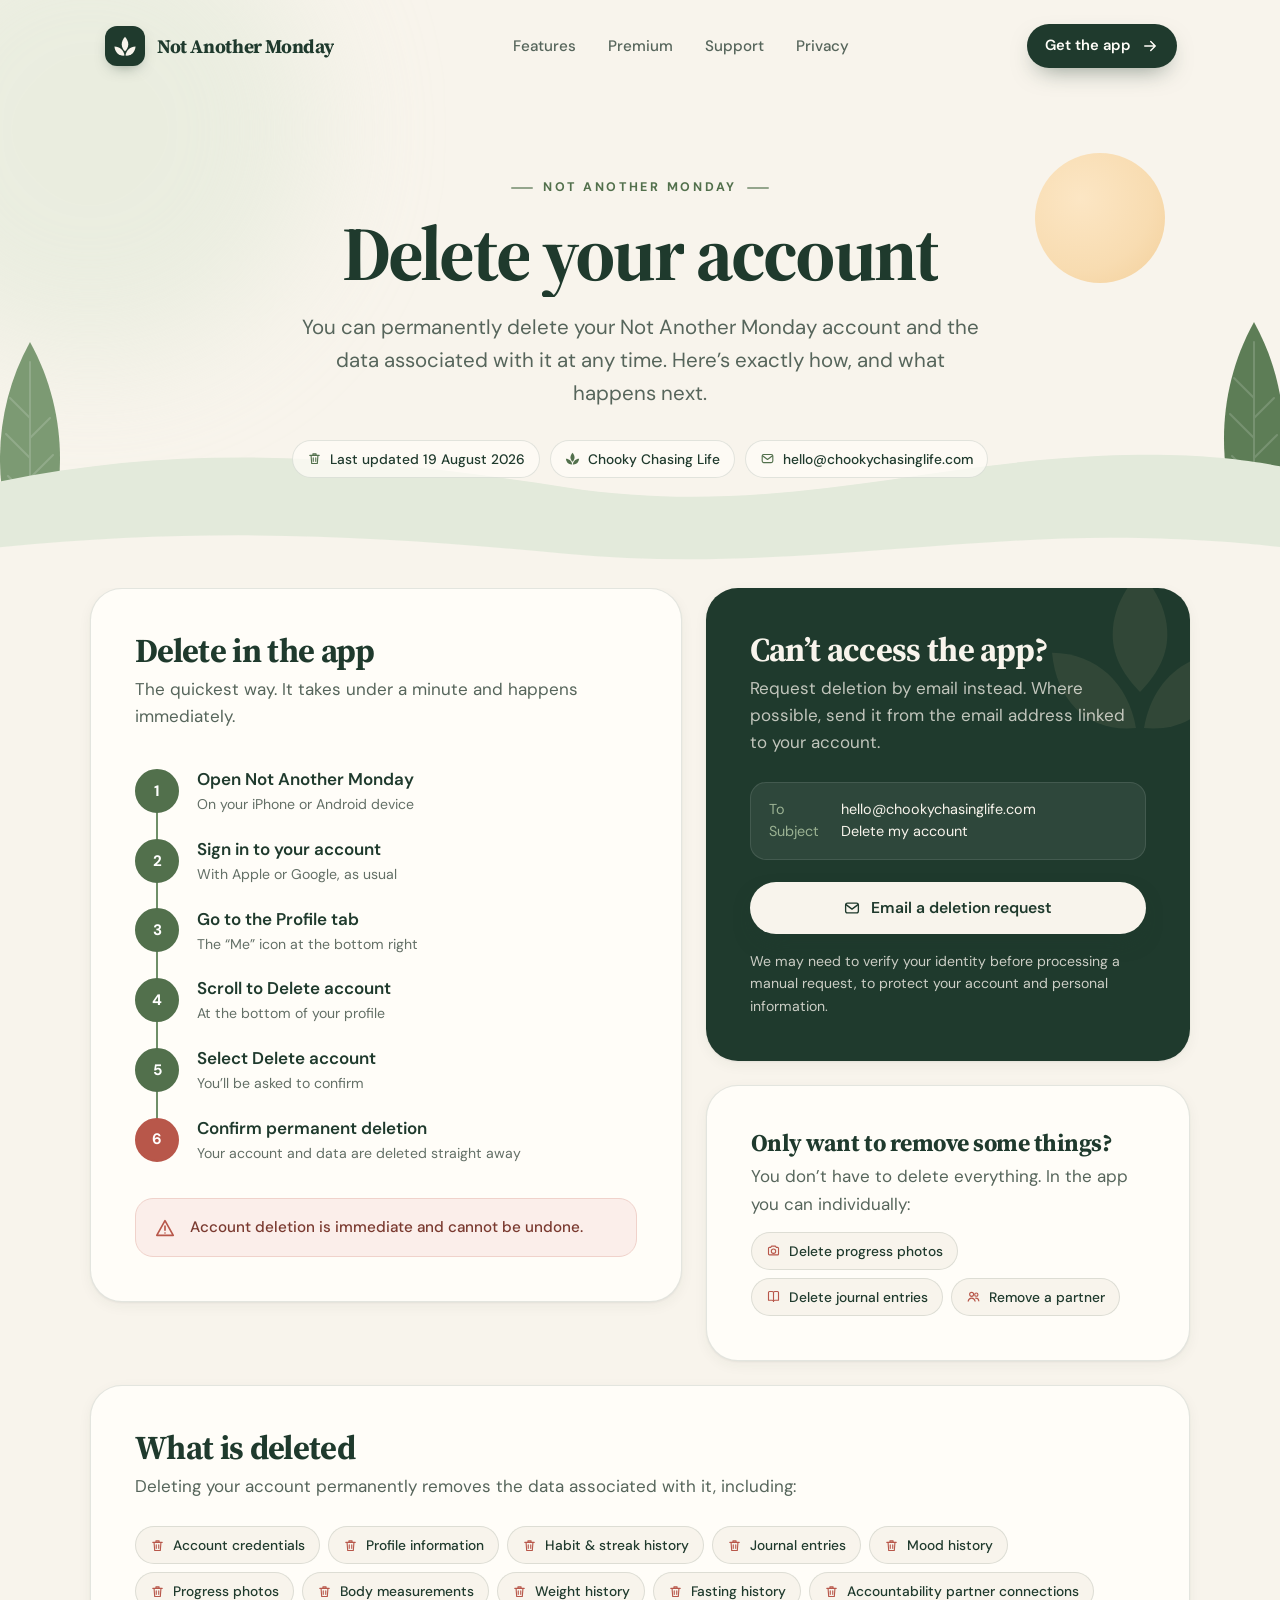
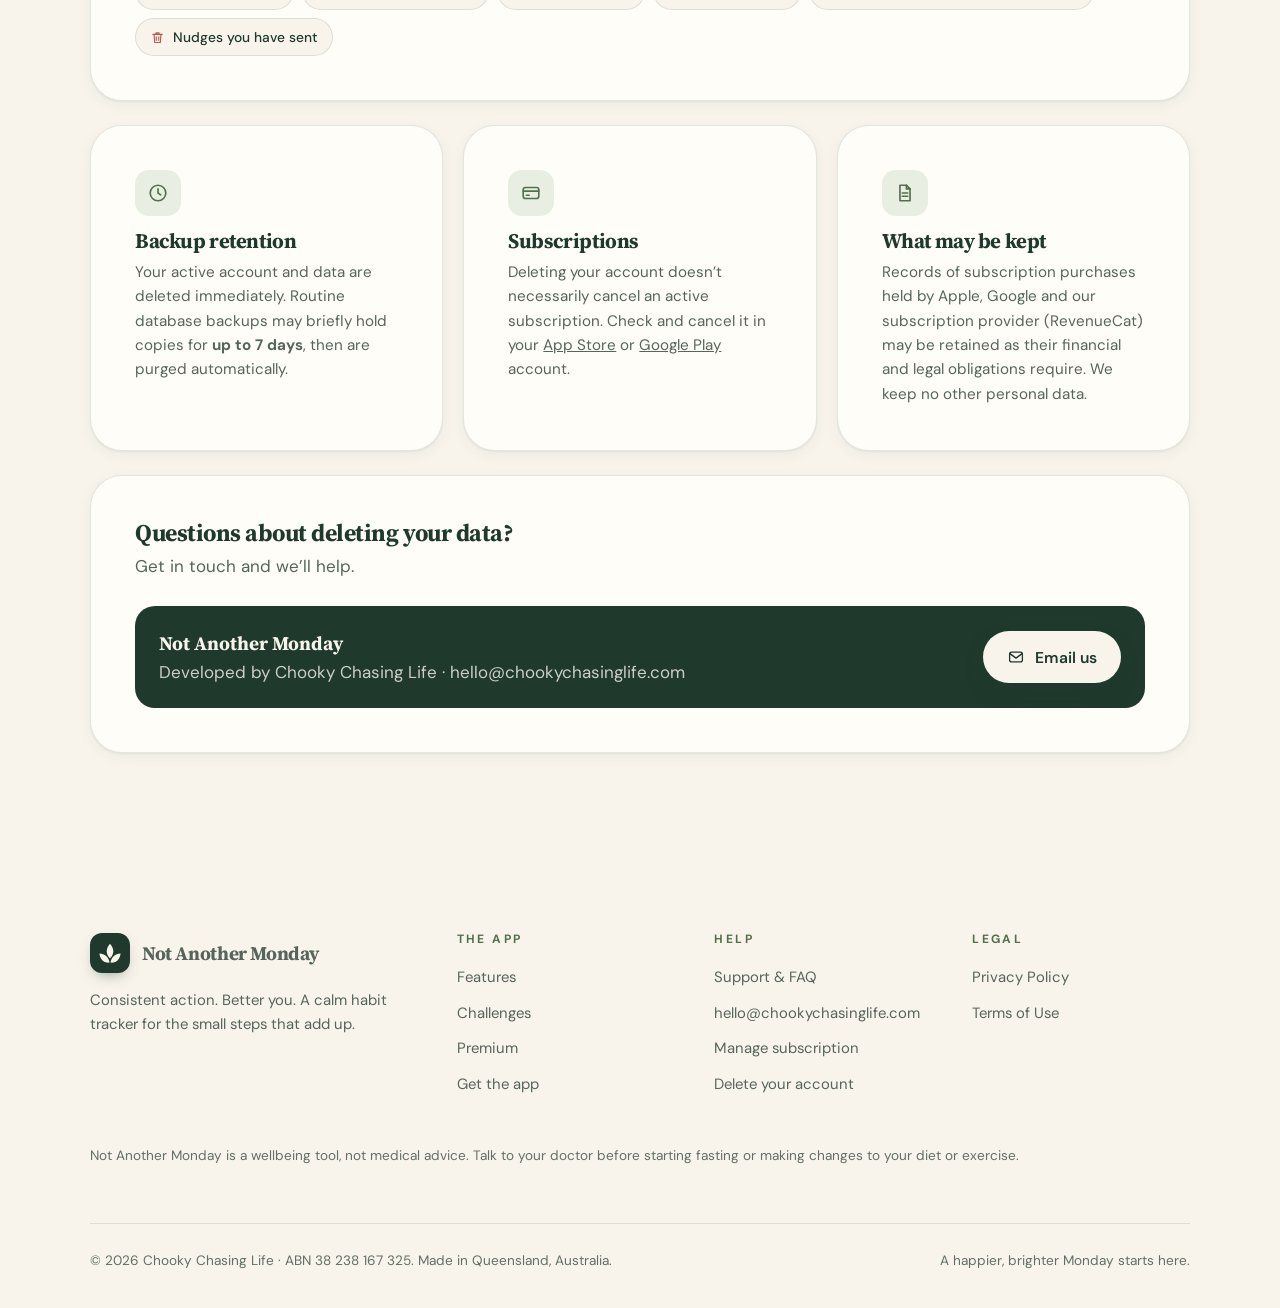
==== delete-account/index.html @ 208c2d5c "Show Premium prices and Chooky Chasing Life's ABN - Premium card: A$5.99/month or A$39.99/year (save" ====
<!doctype html>
<html lang="en-AU">
<head>
  <meta charset="utf-8">
  <meta name="viewport" content="width=device-width, initial-scale=1, viewport-fit=cover">
  <title>Delete Your Account — Not Another Monday</title>
  <meta name="description" content="How to permanently delete your Not Another Monday account and data, in the app or by email, and what is deleted.">
  <meta name="theme-color" content="#f8f4ec">
  <meta property="og:type" content="website">
  <meta property="og:site_name" content="Not Another Monday">
  <meta property="og:title" content="Delete Your Account — Not Another Monday">
  <meta property="og:description" content="How to permanently delete your Not Another Monday account and data, in the app or by email, and what is deleted.">
  <meta property="og:image" content="https://notanothermonday.com/assets/og.jpg">
  <meta property="og:image:width" content="1200">
  <meta property="og:image:height" content="630">
  <meta property="og:image:alt" content="Not Another Monday: Small steps. A brighter you. Free on the App Store">
  <meta name="twitter:card" content="summary_large_image">
  <meta property="og:url" content="https://notanothermonday.com/delete-account/">
  <link rel="canonical" href="https://notanothermonday.com/delete-account/">
  <meta name="twitter:title" content="Delete Your Account — Not Another Monday">
  <meta name="twitter:description" content="How to permanently delete your Not Another Monday account and data, in the app or by email, and what is deleted.">
  <meta name="twitter:image" content="https://notanothermonday.com/assets/og.jpg">
  <meta name="apple-itunes-app" content="app-id=6809999070">
  <link rel="icon" href="../assets/favicon.ico" sizes="any">
  <link rel="icon" type="image/png" sizes="32x32" href="../assets/favicon-32.png">
  <link rel="icon" type="image/png" sizes="16x16" href="../assets/favicon-16.png">
  <link rel="apple-touch-icon" sizes="180x180" href="../assets/apple-touch-icon.png">
  <link rel="manifest" href="../site.webmanifest">
  <link rel="preconnect" href="https://fonts.googleapis.com">
  <link rel="preconnect" href="https://fonts.gstatic.com" crossorigin>
  <link href="https://fonts.googleapis.com/css2?family=DM+Sans:opsz,wght@9..40,400;9..40,500;9..40,600;9..40,700&family=Source+Serif+4:ital,opsz,wght@0,8..60,500;0,8..60,600;0,8..60,700;1,8..60,500&display=swap" rel="stylesheet">
  <link rel="stylesheet" href="../assets/css/style.css?v=2026102702">
  <script>document.documentElement.classList.add("js");setTimeout(function(){if(!window.__namReady){document.documentElement.classList.remove("js");}},2500);</script>
  <script src="../assets/js/main.js?v=2026102702" defer></script>
</head>
<body data-page="delete">
<a class="skip-link" href="#main">Skip to content</a>
<div class="progress" aria-hidden="true"></div>
<svg width="0" height="0" style="position:absolute" aria-hidden="true">
  <defs>
    <linearGradient id="ringGrad" x1="0" y1="0" x2="1" y2="1">
      <stop offset="0" stop-color="#9bb293"/>
      <stop offset="1" stop-color="#5d8156"/>
    </linearGradient>
  </defs>
  <symbol id="i-mark" viewBox="20 18 60 56" fill="currentColor">
    <path d="M50 22.9C56 30 58.2 36 58.2 42C58.2 49 54.5 54.5 50 59.2C45.5 54.5 41.8 49 41.8 42C41.8 36 44 30 50 22.9Z"/>
    <path d="M23.6 47.4C37 47.6 46.5 56.5 48.8 70C35 71.4 25 62.5 23.6 47.4Z"/>
    <path d="M76.4 47.4C63 47.6 53.5 56.5 51.2 70C65 71.4 75 62.5 76.4 47.4Z"/>
  </symbol>
  <symbol id="i-leaf" viewBox="0 0 100 240">
    <path d="M50 238C12 170 8 80 50 4C92 80 88 170 50 238Z" fill="currentColor"/>
    <path d="M50 234V24M50 80L30 60M50 120L26 96M50 160L28 138M50 100L70 80M50 140L73 117M50 180L70 162" stroke="#fff" stroke-opacity=".16" stroke-width="2" stroke-linecap="round" fill="none"/>
  </symbol>
  <symbol id="i-apple" viewBox="0 0 24 24" fill="currentColor"><path d="M16.365 1.43c0 1.14-.493 2.27-1.177 3.08-.744.9-1.99 1.57-2.987 1.57-.12 0-.23-.02-.3-.03-.01-.06-.04-.22-.04-.39 0-1.15.572-2.27 1.206-2.98.804-.94 2.142-1.64 3.248-1.68.03.13.05.28.05.43zm4.565 15.71c-.03.07-.463 1.58-1.518 3.12-.945 1.34-1.94 2.71-3.43 2.71-1.517 0-1.9-.88-3.63-.88-1.698 0-2.302.91-3.67.91-1.377 0-2.332-1.26-3.428-2.8-1.287-1.82-2.323-4.63-2.323-7.28 0-4.28 2.797-6.55 5.552-6.55 1.448 0 2.675.95 3.6.95.865 0 2.222-1.01 3.902-1.01.613 0 2.886.06 4.374 2.19-.13.09-2.383 1.37-2.383 4.19 0 3.26 2.854 4.42 2.955 4.45z"/></symbol>
  <symbol id="i-play" viewBox="0 0 24 24">
    <path d="M3.6 1.8L13.8 12 3.6 22.2c-.36-.2-.6-.58-.6-1.07V2.87c0-.49.24-.87.6-1.07z" fill="#32bbff"/>
    <path d="M17.2 8.6L13.8 12 3.6 1.8c.3-.17.68-.18 1.07.04L17.2 8.6z" fill="#00e676"/>
    <path d="M17.2 15.4L4.67 22.16c-.39.22-.77.21-1.07.04L13.8 12l3.4 3.4z" fill="#ff3a44"/>
    <path d="M20.6 10.5c.8.45.8 1.55 0 2l-3.4 2.9L13.8 12l3.4-3.4 3.4 1.9z" fill="#ffd500"/>
  </symbol>
  <g fill="none" stroke="currentColor" stroke-width="1.8" stroke-linecap="round" stroke-linejoin="round">
    <symbol id="i-check" viewBox="0 0 24 24"><path d="M5 12.5l4.5 4.5L19 7.5" fill="none" stroke="currentColor" stroke-width="2.6" stroke-linecap="round" stroke-linejoin="round"/></symbol>
    <symbol id="i-flame" viewBox="0 0 24 24"><path d="M12 3c.5 3-2 4.5-2 7a2 2 0 004 0c0-.8-.3-1.5-.6-2 2.3 1.2 4.1 3.6 4.1 6.3A5.5 5.5 0 0112 20a5.5 5.5 0 01-5.5-5.7C6.5 9.8 10 7.5 12 3z" fill="none" stroke="currentColor" stroke-width="1.8" stroke-linejoin="round"/></symbol>
    <symbol id="i-drop" viewBox="0 0 24 24"><path d="M12 3.5s6 6.3 6 10.5a6 6 0 01-12 0c0-4.2 6-10.5 6-10.5z" fill="none" stroke="currentColor" stroke-width="1.8" stroke-linejoin="round"/></symbol>
    <symbol id="i-walk" viewBox="0 0 24 24"><g fill="none" stroke="currentColor" stroke-width="1.8" stroke-linecap="round" stroke-linejoin="round"><circle cx="13.5" cy="4.5" r="1.8"/><path d="M9 21l2.5-6.5 2.5 2.5v4M7.5 12.5l2.5-4.5 3.5 1 2 3 2.5 1M12 14.5l1-5.5"/></g></symbol>
    <symbol id="i-book" viewBox="0 0 24 24"><path d="M4 5.5A1.5 1.5 0 015.5 4H10a2 2 0 012 2v14a2 2 0 00-2-2H4zM20 5.5A1.5 1.5 0 0018.5 4H14a2 2 0 00-2 2v14a2 2 0 012-2h6z" fill="none" stroke="currentColor" stroke-width="1.8" stroke-linejoin="round"/></symbol>
    <symbol id="i-code" viewBox="0 0 24 24"><path d="M8.5 8L4.5 12l4 4M15.5 8l4 4-4 4" fill="none" stroke="currentColor" stroke-width="1.8" stroke-linecap="round" stroke-linejoin="round"/></symbol>
    <symbol id="i-heart" viewBox="0 0 24 24"><path d="M12 20s-7.5-4.6-7.5-10.2A4.3 4.3 0 0112 7a4.3 4.3 0 017.5 2.8C19.5 15.4 12 20 12 20z" fill="none" stroke="currentColor" stroke-width="1.8" stroke-linejoin="round"/></symbol>
    <symbol id="i-shield" viewBox="0 0 24 24"><g fill="none" stroke="currentColor" stroke-width="1.8" stroke-linecap="round" stroke-linejoin="round"><path d="M12 3l7.5 3v5.5c0 4.7-3.2 8.2-7.5 9.5-4.3-1.3-7.5-4.8-7.5-9.5V6z"/><path d="M9 12l2 2 4-4"/></g></symbol>
    <symbol id="i-lock" viewBox="0 0 24 24"><g fill="none" stroke="currentColor" stroke-width="1.8" stroke-linecap="round"><rect x="5" y="10.5" width="14" height="10" rx="2.5"/><path d="M8.5 10.5V8a3.5 3.5 0 017 0v2.5"/></g></symbol>
    <symbol id="i-camera" viewBox="0 0 24 24"><g fill="none" stroke="currentColor" stroke-width="1.8" stroke-linejoin="round"><path d="M4 8.5A1.5 1.5 0 015.5 7h2l1.5-2h6l1.5 2h2A1.5 1.5 0 0120 8.5v9a1.5 1.5 0 01-1.5 1.5h-13A1.5 1.5 0 014 17.5z"/><circle cx="12" cy="13" r="3.5"/></g></symbol>
    <symbol id="i-trash" viewBox="0 0 24 24"><path d="M4.5 7h15M9.5 7V4.5h5V7M6.5 7l1 13h9l1-13M10 11v5.5M14 11v5.5" fill="none" stroke="currentColor" stroke-width="1.8" stroke-linecap="round" stroke-linejoin="round"/></symbol>
    <symbol id="i-mail" viewBox="0 0 24 24"><g fill="none" stroke="currentColor" stroke-width="1.8" stroke-linecap="round" stroke-linejoin="round"><rect x="3.5" y="5.5" width="17" height="13" rx="2.5"/><path d="M4 7.5l8 6 8-6"/></g></symbol>
    <symbol id="i-arrow-right" viewBox="0 0 24 24"><path d="M5 12h14M13 6l6 6-6 6" fill="none" stroke="currentColor" stroke-width="1.9" stroke-linecap="round" stroke-linejoin="round"/></symbol>
    <symbol id="i-arrow-left" viewBox="0 0 24 24"><path d="M19 12H5M11 6l-6 6 6 6" fill="none" stroke="currentColor" stroke-width="1.9" stroke-linecap="round" stroke-linejoin="round"/></symbol>
    <symbol id="i-chevron" viewBox="0 0 24 24"><path d="M9 6l6 6-6 6" fill="none" stroke="currentColor" stroke-width="2" stroke-linecap="round" stroke-linejoin="round"/></symbol>
    <symbol id="i-sparkles" viewBox="0 0 24 24"><path d="M11 3l1.8 4.7L17.5 9.5l-4.7 1.8L11 16l-1.8-4.7L4.5 9.5l4.7-1.8zM18.5 14l.9 2.1 2.1.9-2.1.9-.9 2.1-.9-2.1-2.1-.9 2.1-.9z" fill="none" stroke="currentColor" stroke-width="1.7" stroke-linejoin="round"/></symbol>
    <symbol id="i-trophy" viewBox="0 0 24 24"><path d="M8 4h8v5a4 4 0 01-8 0zM8 6H5a3 3 0 003 4M16 6h3a3 3 0 01-3 4M12 13v4M8.5 20h7M10 17h4" fill="none" stroke="currentColor" stroke-width="1.8" stroke-linecap="round" stroke-linejoin="round"/></symbol>
    <symbol id="i-users" viewBox="0 0 24 24"><g fill="none" stroke="currentColor" stroke-width="1.8" stroke-linecap="round"><circle cx="9" cy="8.5" r="3.2"/><path d="M3.5 19.5c.6-3.2 2.8-5 5.5-5s4.9 1.8 5.5 5"/><circle cx="16.5" cy="9" r="2.6"/><path d="M15.5 14.6c2.6-.2 4.5 1.4 5 4.4"/></g></symbol>
    <symbol id="i-calendar" viewBox="0 0 24 24"><g fill="none" stroke="currentColor" stroke-width="1.8" stroke-linecap="round" stroke-linejoin="round"><rect x="4" y="5.5" width="16" height="15" rx="2.5"/><path d="M4 10h16M8.5 3.5v4M15.5 3.5v4M9 15l2 2 4-4"/></g></symbol>
    <symbol id="i-snow" viewBox="0 0 24 24"><path d="M12 3v18M4.2 7.5l15.6 9M4.2 16.5l15.6-9M9.5 4.5L12 7l2.5-2.5M9.5 19.5L12 17l2.5 2.5" fill="none" stroke="currentColor" stroke-width="1.8" stroke-linecap="round" stroke-linejoin="round"/></symbol>
    <symbol id="i-timer" viewBox="0 0 24 24"><g fill="none" stroke="currentColor" stroke-width="1.8" stroke-linecap="round"><circle cx="12" cy="13.5" r="7"/><path d="M12 10v3.5l2.5 1.5M9.5 3.5h5"/></g></symbol>
    <symbol id="i-search" viewBox="0 0 24 24"><g fill="none" stroke="currentColor" stroke-width="2" stroke-linecap="round"><circle cx="11" cy="11" r="6.5"/><path d="M20 20l-4.2-4.2"/></g></symbol>
    <symbol id="i-ban" viewBox="0 0 24 24"><g fill="none" stroke="currentColor" stroke-width="1.8" stroke-linecap="round"><circle cx="12" cy="12" r="8.5"/><path d="M6 6l12 12"/></g></symbol>
    <symbol id="i-eyeoff" viewBox="0 0 24 24"><g fill="none" stroke="currentColor" stroke-width="1.8" stroke-linecap="round" stroke-linejoin="round"><path d="M3.5 12S6.5 6 12 6s8.5 6 8.5 6-3 6-8.5 6S3.5 12 3.5 12z"/><circle cx="12" cy="12" r="2.5"/><path d="M4 4l16 16"/></g></symbol>
    <symbol id="i-help" viewBox="0 0 24 24"><g fill="none" stroke="currentColor" stroke-width="1.8" stroke-linecap="round"><circle cx="12" cy="12" r="8.5"/><path d="M9.6 9.5a2.5 2.5 0 014.8.9c0 1.6-2.4 2.1-2.4 3.6M12 17h.01"/></g></symbol>
    <symbol id="i-refresh" viewBox="0 0 24 24"><path d="M19.5 12a7.5 7.5 0 01-13.2 4.9M4.5 12a7.5 7.5 0 0113.2-4.9M18 3.5v4h-4M6 20.5v-4h4" fill="none" stroke="currentColor" stroke-width="1.8" stroke-linecap="round" stroke-linejoin="round"/></symbol>
    <symbol id="i-bell" viewBox="0 0 24 24"><path d="M6 16.5V11a6 6 0 0112 0v5.5l1.5 2h-15zM10 20.5a2 2 0 004 0" fill="none" stroke="currentColor" stroke-width="1.8" stroke-linecap="round" stroke-linejoin="round"/></symbol>
    <symbol id="i-alert" viewBox="0 0 24 24"><g fill="none" stroke="currentColor" stroke-width="1.8" stroke-linecap="round" stroke-linejoin="round"><path d="M12 4l9 16H3z"/><path d="M12 10v4.5M12 17.5h.01"/></g></symbol>
    <symbol id="i-scale" viewBox="0 0 24 24"><g fill="none" stroke="currentColor" stroke-width="1.8" stroke-linecap="round" stroke-linejoin="round"><rect x="4" y="4" width="16" height="16" rx="4"/><path d="M8.5 10a5 5 0 017 0L13 12.5"/></g></symbol>
    <symbol id="i-card" viewBox="0 0 24 24"><g fill="none" stroke="currentColor" stroke-width="1.8" stroke-linecap="round"><rect x="3.5" y="6" width="17" height="12" rx="2.5"/><path d="M3.5 10h17M7 14.5h3"/></g></symbol>
    <symbol id="i-user" viewBox="0 0 24 24"><g fill="none" stroke="currentColor" stroke-width="1.8" stroke-linecap="round"><circle cx="12" cy="8.5" r="3.5"/><path d="M5 20c.8-3.6 3.6-5.5 7-5.5s6.2 1.9 7 5.5"/></g></symbol>
    <symbol id="i-copy" viewBox="0 0 24 24"><g fill="none" stroke="currentColor" stroke-width="1.8" stroke-linejoin="round"><rect x="8" y="8" width="12" height="12" rx="2.5"/><path d="M16 8V5.5A1.5 1.5 0 0014.5 4h-9A1.5 1.5 0 004 5.5v9A1.5 1.5 0 005.5 16H8"/></g></symbol>
    <symbol id="i-device" viewBox="0 0 24 24"><g fill="none" stroke="currentColor" stroke-width="1.8" stroke-linecap="round"><rect x="7" y="3" width="10" height="18" rx="2.5"/><path d="M11 18h2"/></g></symbol>
    <symbol id="i-doc" viewBox="0 0 24 24"><g fill="none" stroke="currentColor" stroke-width="1.8" stroke-linecap="round" stroke-linejoin="round"><path d="M6.5 3.5h7l4 4v13h-11z"/><path d="M13.5 3.5v4h4M9 12h6M9 15.5h6"/></g></symbol>
    <symbol id="i-clock" viewBox="0 0 24 24"><g fill="none" stroke="currentColor" stroke-width="1.8" stroke-linecap="round"><circle cx="12" cy="12" r="8.5"/><path d="M12 7.5V12l3 2"/></g></symbol>
  </g>
</svg>

<header class="nav" role="banner">
  <div class="wrap">
    <div class="nav-inner">
      <a class="brand" href="../" aria-label="Not Another Monday — home">
        <span class="brand-mark"><svg><use href="#i-mark"/></svg></span>
        <span class="brand-name">Not Another Monday</span>
      </a>
      <nav aria-label="Main">
        <ul class="nav-links" id="nav-links">
          <li><a href="../#features">Features</a></li>
          <li><a href="../#premium">Premium</a></li>
          <li><a href="../support/" data-nav="support">Support</a></li>
          <li><a href="../privacy/" data-nav="privacy">Privacy</a></li>
          <li class="mobile-only"><a href="../terms/" data-nav="terms">Terms of Use</a></li>
          <li class="mobile-only"><a href="../delete-account/" data-nav="delete" aria-current="page">Delete account</a></li>
        </ul>
      </nav>
      <a class="btn nav-cta" href="../#download">Get the app <svg><use href="#i-arrow-right"/></svg></a>
      <button class="nav-toggle" aria-label="Menu" aria-expanded="false" aria-controls="nav-links"><span></span><span></span><span></span></button>
    </div>
  </div>
</header>

<main id="main">
<section class="page-hero">
  <div class="scenery" aria-hidden="true">
    <div class="blob" style="width:460px;height:460px;left:-140px;top:-100px;background:#dfe8d6"></div>
    <div class="sun" data-parallax="0.12"></div>
    <div class="leaf" style="width:100px;height:240px;left:-20px;bottom:10px;color:#7c9a73;--r:-22deg"><svg><use href="#i-leaf"/></svg></div>
    <div class="leaf" style="width:100px;height:240px;right:-24px;bottom:30px;color:#5d7d56;--r:20deg;--sway:-5deg;animation-delay:-2s"><svg><use href="#i-leaf"/></svg></div>
    <svg class="hills" viewBox="0 0 1440 300" preserveAspectRatio="none" style="height:40%">
      <path d="M0 170C220 110 420 130 640 170C860 210 1020 140 1220 130C1340 124 1400 140 1440 150V300H0Z" fill="#e3eadb"/>
      <path d="M0 250C240 220 420 230 640 255C860 280 1060 230 1260 235C1350 237 1400 245 1440 250V300H0Z" fill="#f8f4ec"/>
    </svg>
  </div>
  <div class="wrap">
    <span class="eyebrow center" data-reveal>Not Another Monday</span>
    <h1 class="display" data-split>Delete your account</h1>
    <p class="lead" data-reveal style="--d:300ms">You can permanently delete your Not Another Monday account and the data associated with it at any time. Here’s exactly how, and what happens next.</p>
    <div class="meta" data-reveal style="--d:450ms">
      <span class="chip soft"><svg><use href="#i-trash"/></svg> Last updated 19 August 2026</span>
      <span class="chip soft"><svg><use href="#i-mark"/></svg> Chooky Chasing Life</span>
      <span class="chip soft"><svg><use href="#i-mail"/></svg> hello@chookychasinglife.com</span>
    </div>
  </div>
</section>

<div class="wrap" style="padding-bottom:110px">
  <div class="del-grid">
    <div class="panel" data-reveal="left">
      <h2>Delete in the app</h2>
      <p class="sub">The quickest way. It takes under a minute and happens immediately.</p>
      <ol class="timeline">
        <li style="--i:0"><span class="dot">1</span><div><div class="step-t">Open Not Another Monday</div><div class="step-s">On your iPhone or Android device</div></div></li>
        <li style="--i:1"><span class="dot">2</span><div><div class="step-t">Sign in to your account</div><div class="step-s">With Apple or Google, as usual</div></div></li>
        <li style="--i:2"><span class="dot">3</span><div><div class="step-t">Go to the Profile tab</div><div class="step-s">The “Me” icon at the bottom right</div></div></li>
        <li style="--i:3"><span class="dot">4</span><div><div class="step-t">Scroll to Delete account</div><div class="step-s">At the bottom of your profile</div></div></li>
        <li style="--i:4"><span class="dot">5</span><div><div class="step-t">Select Delete account</div><div class="step-s">You’ll be asked to confirm</div></div></li>
        <li style="--i:5"><span class="dot">6</span><div><div class="step-t">Confirm permanent deletion</div><div class="step-s">Your account and data are deleted straight away</div></div></li>
      </ol>
      <div class="warn-banner"><svg><use href="#i-alert"/></svg>Account deletion is immediate and cannot be undone.</div>
    </div>

    <div class="side-stack">
      <div class="panel dark" data-reveal="right">
        <svg class="leafy" aria-hidden="true"><use href="#i-mark"/></svg>
        <h2>Can’t access the app?</h2>
        <p class="sub">Request deletion by email instead. Where possible, send it from the email address linked to your account.</p>
        <div class="email-template">
          <div><span class="k">To</span><span class="v">hello@chookychasinglife.com</span></div>
          <div><span class="k">Subject</span><span class="v">Delete my account</span></div>
        </div>
        <a class="btn" href="mailto:hello@chookychasinglife.com?subject=Delete%20my%20account&amp;body=Please%20delete%20my%20Not%20Another%20Monday%20account%20and%20all%20associated%20data.%0A%0AAccount%20email%3A%20"><svg><use href="#i-mail"/></svg> Email a deletion request</a>
        <p style="margin:16px 0 0;font-size:.88rem">We may need to verify your identity before processing a manual request, to protect your account and personal information.</p>
      </div>

      <div class="panel" data-reveal="right" style="--d:120ms">
        <h2 style="font-size:1.5rem">Only want to remove some things?</h2>
        <p class="sub" style="margin-bottom:14px">You don’t have to delete everything. In the app you can individually:</p>
        <div class="deleted-grid">
          <span class="chip"><svg><use href="#i-camera"/></svg> Delete progress photos</span>
          <span class="chip"><svg><use href="#i-book"/></svg> Delete journal entries</span>
          <span class="chip"><svg><use href="#i-users"/></svg> Remove a partner</span>
        </div>
      </div>
    </div>
  </div>

  <div class="panel" data-reveal style="margin-top:24px">
    <h2>What is deleted</h2>
    <p class="sub">Deleting your account permanently removes the data associated with it, including:</p>
    <div class="deleted-grid">
      <span class="chip"><svg><use href="#i-trash"/></svg> Account credentials</span>
      <span class="chip"><svg><use href="#i-trash"/></svg> Profile information</span>
      <span class="chip"><svg><use href="#i-trash"/></svg> Habit &amp; streak history</span>
      <span class="chip"><svg><use href="#i-trash"/></svg> Journal entries</span>
      <span class="chip"><svg><use href="#i-trash"/></svg> Mood history</span>
      <span class="chip"><svg><use href="#i-trash"/></svg> Progress photos</span>
      <span class="chip"><svg><use href="#i-trash"/></svg> Body measurements</span>
      <span class="chip"><svg><use href="#i-trash"/></svg> Weight history</span>
      <span class="chip"><svg><use href="#i-trash"/></svg> Fasting history</span>
      <span class="chip"><svg><use href="#i-trash"/></svg> Accountability partner connections</span>
      <span class="chip"><svg><use href="#i-trash"/></svg> Nudges you have sent</span>
    </div>
  </div>

  <div class="info-grid">
    <div class="panel" data-reveal style="--d:0ms">
      <span class="ib"><svg><use href="#i-clock"/></svg></span>
      <h3>Backup retention</h3>
      <p>Your active account and data are deleted immediately. Routine database backups may briefly hold copies for <strong>up to 7 days</strong>, then are purged automatically.</p>
    </div>
    <div class="panel" data-reveal style="--d:100ms">
      <span class="ib"><svg><use href="#i-card"/></svg></span>
      <h3>Subscriptions</h3>
      <p>Deleting your account doesn’t necessarily cancel an active subscription. Check and cancel it in your <a href="https://apps.apple.com/account/subscriptions" target="_blank" rel="noopener">App Store</a> or <a href="https://play.google.com/store/account/subscriptions" target="_blank" rel="noopener">Google Play</a> account.</p>
    </div>
    <div class="panel" data-reveal style="--d:200ms">
      <span class="ib"><svg><use href="#i-doc"/></svg></span>
      <h3>What may be kept</h3>
      <p>Records of subscription purchases held by Apple, Google and our subscription provider (RevenueCat) may be retained as their financial and legal obligations require. We keep no other personal data.</p>
    </div>
  </div>

  <div class="panel" data-reveal style="margin-top:24px">
    <h2 style="font-size:1.5rem">Questions about deleting your data?</h2>
    <p class="sub">Get in touch and we’ll help.</p>
    <div class="contact-card">
        <div><b>Not Another Monday</b>Developed by Chooky Chasing Life · hello@chookychasinglife.com</div>
        <a class="btn" href="mailto:hello@chookychasinglife.com"><svg><use href="#i-mail"/></svg> Email us</a>
      </div>
  </div>
</div>

</main>

<footer class="footer">
  <div class="wrap">
    <div class="footer-grid">
      <div>
        <a class="brand" href="../">
          <span class="brand-mark"><svg><use href="#i-mark"/></svg></span>
          <span class="brand-name">Not Another Monday</span>
        </a>
        <p>Consistent action. Better you. A calm habit tracker for the small steps that add up.</p>
      </div>
      <div>
        <h4>The app</h4>
        <ul>
          <li><a href="../#features">Features</a></li>
          <li><a href="../#rewards">Challenges</a></li>
          <li><a href="../#premium">Premium</a></li>
          <li><a href="../#download">Get the app</a></li>
        </ul>
      </div>
      <div>
        <h4>Help</h4>
        <ul>
          <li><a href="../support/">Support &amp; FAQ</a></li>
          <li><a href="mailto:hello@chookychasinglife.com">hello@<wbr>chookychasinglife.com</a></li>
          <li><a href="../support/#q-cancel">Manage subscription</a></li>
          <li><a href="../delete-account/">Delete your account</a></li>
        </ul>
      </div>
      <div>
        <h4>Legal</h4>
        <ul>
          <li><a href="../privacy/">Privacy Policy</a></li>
          <li><a href="../terms/">Terms of Use</a></li>
        </ul>
      </div>
    </div>
    <p class="footer-health">Not Another Monday is a wellbeing tool, not medical advice. Talk to your doctor before starting fasting or making changes to your diet or exercise.</p>
    <div class="footer-bottom">
      <span>© <span data-year>2026</span> Chooky Chasing Life · ABN 38 238 167 325. Made in Queensland, Australia.</span>
      <span>A happier, brighter Monday starts here.</span>
    </div>
  </div>
</footer>
</body>
</html>
---- assets/css/style.css ----
/* ==========================================================================
   Not Another Monday — site styles
   Palette and type drawn from the app: cream paper, forest ink, sage greens,
   a warm apricot sun and an amber accent for streaks.
   ========================================================================== */

:root {
  --cream: #f8f4ec;
  --cream-2: #f1eadd;
  --paper: #fffdf8;
  --forest: #1f3a2d;
  --forest-2: #2b4a3a;
  --ink: #1b2a22;
  --ink-soft: #56655b;
  --ink-mute: #636f66;
  --sage: #6f8f68;
  --sage-ink: #52704c; /* sage for text: 5:1 on cream (WCAG AA) */
  --sage-2: #9bb293;
  --sage-3: #d6e1cd;
  --sage-4: #e8efe2;
  --sun: #f7dcb3;
  --amber: #e3993c;
  --line: rgba(31, 58, 45, 0.12);
  --line-strong: rgba(31, 58, 45, 0.2);

  --serif: "Source Serif 4", "Iowan Old Style", Georgia, serif;
  --sans: "DM Sans", ui-sans-serif, -apple-system, "Segoe UI", sans-serif;

  --radius: 22px;
  --radius-lg: 32px;
  --shadow-sm: 0 1px 2px rgba(31, 58, 45, 0.06), 0 4px 14px rgba(31, 58, 45, 0.05);
  --shadow: 0 2px 6px rgba(31, 58, 45, 0.05), 0 18px 48px -12px rgba(31, 58, 45, 0.18);
  --shadow-lg: 0 30px 80px -20px rgba(31, 58, 45, 0.35), 0 10px 30px -10px rgba(31, 58, 45, 0.2);

  --ease: cubic-bezier(0.22, 1, 0.36, 1);
  --ease-in-out: cubic-bezier(0.65, 0, 0.35, 1);
  --wrap: 1180px;
  --gutter: clamp(16px, 4vw, 40px);
}

*,
*::before,
*::after { box-sizing: border-box; }

html { -webkit-text-size-adjust: 100%; scroll-behavior: smooth; }
@media (prefers-reduced-motion: reduce) { html { scroll-behavior: auto; } }

body {
  margin: 0;
  background: var(--cream);
  color: var(--ink);
  font-family: var(--sans);
  font-size: 17px;
  line-height: 1.6;
  -webkit-font-smoothing: antialiased;
  -moz-osx-font-smoothing: grayscale;
  overflow-x: hidden;
}

/* Page enter / leave transition */
.js body { opacity: 0; transition: opacity 0.6s var(--ease); }
.js body.is-ready { opacity: 1; }
.js body.is-leaving { opacity: 0; transition-duration: 0.28s; }

img { max-width: 100%; display: block; }
a { color: inherit; }
button { font: inherit; color: inherit; }

::selection { background: var(--sage-3); color: var(--forest); }

:focus-visible {
  outline: 2px solid var(--sage);
  outline-offset: 3px;
  border-radius: 8px;
}

.wrap {
  width: 100%;
  max-width: var(--wrap);
  margin: 0 auto;
  padding: 0 var(--gutter);
}

.sr-only {
  position: absolute; width: 1px; height: 1px; padding: 0; margin: -1px;
  overflow: hidden; clip: rect(0, 0, 0, 0); white-space: nowrap; border: 0;
}

.skip-link {
  position: absolute; left: 16px; top: -60px; z-index: 200;
  background: var(--forest); color: var(--paper); padding: 10px 16px;
  border-radius: 12px; text-decoration: none; font-weight: 600;
  transition: top 0.2s;
}
.skip-link:focus { top: 16px; }

/* ---------- Type ---------- */

h1, h2, h3, h4 {
  font-family: var(--serif);
  color: var(--forest);
  font-weight: 700;
  letter-spacing: -0.02em;
  line-height: 1.05;
  margin: 0;
  text-wrap: balance;
}

.display {
  font-size: clamp(2.9rem, 7.4vw, 5.8rem);
  letter-spacing: -0.035em;
  line-height: 0.98;
}
.h2 { font-size: clamp(2.2rem, 4.6vw, 3.6rem); letter-spacing: -0.03em; }
.h3 { font-size: clamp(1.4rem, 2.2vw, 1.75rem); line-height: 1.15; }

.eyebrow {
  display: inline-flex;
  align-items: center;
  gap: 10px;
  font-family: var(--sans);
  font-size: 0.78rem;
  font-weight: 700;
  letter-spacing: 0.22em;
  text-transform: uppercase;
  color: var(--sage-ink);
}
.eyebrow::before {
  content: "";
  width: 22px; height: 2px; border-radius: 2px;
  background: currentColor; opacity: 0.6;
}
.eyebrow.center::after {
  content: "";
  width: 22px; height: 2px; border-radius: 2px;
  background: currentColor; opacity: 0.6;
}

.lead {
  font-size: clamp(1.08rem, 1.6vw, 1.28rem);
  color: var(--ink-soft);
  line-height: 1.6;
  max-width: 34em;
  text-wrap: pretty;
}

.tagline {
  font-size: 0.74rem;
  font-weight: 700;
  letter-spacing: 0.26em;
  text-transform: uppercase;
  color: var(--sage-ink);
}

.muted { color: var(--ink-soft); }
em.serif { font-family: var(--serif); font-style: italic; font-weight: 500; }

/* ---------- Buttons ---------- */

.btn {
  --bg: var(--forest);
  --fg: var(--paper);
  position: relative;
  display: inline-flex;
  align-items: center;
  justify-content: center;
  gap: 10px;
  min-height: 52px;
  padding: 0 24px;
  border: 0;
  border-radius: 999px;
  background: var(--bg);
  color: var(--fg);
  font-weight: 600;
  font-size: 0.98rem;
  text-decoration: none;
  cursor: pointer;
  overflow: hidden;
  isolation: isolate;
  transition: transform 0.4s var(--ease), box-shadow 0.4s var(--ease), background 0.3s;
  box-shadow: 0 10px 24px -10px rgba(31, 58, 45, 0.55);
}
.btn::after {
  content: "";
  position: absolute; inset: 0; z-index: -1;
  background: linear-gradient(110deg, transparent 30%, rgba(255, 255, 255, 0.22) 50%, transparent 70%);
  transform: translateX(-120%);
  transition: transform 0.9s var(--ease);
}
.btn:hover { transform: translateY(-2px); box-shadow: 0 16px 34px -12px rgba(31, 58, 45, 0.6); }
.btn:hover::after { transform: translateX(120%); }
.btn:active { transform: translateY(0) scale(0.98); }

.btn-ghost {
  --bg: transparent;
  --fg: var(--forest);
  box-shadow: inset 0 0 0 1.5px var(--line-strong);
}
.btn-ghost:hover { box-shadow: inset 0 0 0 1.5px var(--sage); background: var(--paper); }

.btn-light { --bg: var(--paper); --fg: var(--forest); }

.btn svg { width: 18px; height: 18px; flex: none; }

/* Store badges */
.stores { display: flex; flex-wrap: wrap; gap: 12px; }

.store {
  display: inline-flex;
  align-items: center;
  gap: 12px;
  height: 58px;
  padding: 0 22px 0 18px;
  border-radius: 16px;
  background: #0f1a14;
  color: #fff;
  text-decoration: none;
  cursor: pointer;
  border: 0;
  box-shadow: 0 12px 28px -12px rgba(15, 26, 20, 0.7);
  transition: transform 0.45s var(--ease), box-shadow 0.45s var(--ease);
}
.store:hover { transform: translateY(-3px); box-shadow: 0 20px 36px -14px rgba(15, 26, 20, 0.75); }
.store svg { width: 26px; height: 26px; flex: none; }
.store span { display: flex; flex-direction: column; line-height: 1.1; text-align: left; }
.store small { font-size: 0.68rem; opacity: 0.78; letter-spacing: 0.02em; }
.store strong { font-size: 1.12rem; font-weight: 600; letter-spacing: -0.01em; }
.store.light { background: var(--paper); color: var(--forest); box-shadow: 0 12px 28px -14px rgba(0, 0, 0, 0.5); }

/* ---------- Logo ---------- */

.brand {
  display: inline-flex;
  align-items: center;
  gap: 12px;
  text-decoration: none;
  color: var(--forest);
}
.brand-mark {
  width: 40px; height: 40px;
  border-radius: 12px;
  display: grid; place-items: center;
  background: var(--forest);
  color: var(--cream);
  box-shadow: 0 6px 16px -8px rgba(31, 58, 45, 0.7);
  transition: transform 0.6s var(--ease);
}
.brand:hover .brand-mark { transform: rotate(-8deg) scale(1.05); }
.brand-mark svg { width: 24px; height: 24px; }
.brand-name {
  font-family: var(--serif);
  font-weight: 700;
  font-size: 1.2rem;
  letter-spacing: -0.02em;
  white-space: nowrap;
}

/* ---------- Nav ---------- */

.nav {
  position: fixed;
  inset: 0 0 auto 0;
  z-index: 100;
  padding: 14px 0;
  transition: padding 0.4s var(--ease);
}
.nav-inner {
  display: flex;
  align-items: center;
  justify-content: space-between;
  gap: 20px;
  height: 64px;
  padding: 0 12px 0 14px;
  border-radius: 22px;
  border: 1px solid transparent;
  transition: background 0.4s var(--ease), border-color 0.4s var(--ease), box-shadow 0.4s var(--ease), backdrop-filter 0.4s;
}
.nav.is-scrolled { padding: 10px 0; }
.nav.is-scrolled .nav-inner,
.nav.is-open .nav-inner {
  background: rgba(255, 253, 248, 0.78);
  border-color: var(--line);
  box-shadow: 0 10px 30px -18px rgba(31, 58, 45, 0.35);
  backdrop-filter: saturate(1.4) blur(16px);
  -webkit-backdrop-filter: saturate(1.4) blur(16px);
}

.nav-links {
  display: flex;
  align-items: center;
  gap: 4px;
  list-style: none;
  margin: 0;
  padding: 0;
}
.nav-links a {
  position: relative;
  display: block;
  padding: 10px 14px;
  font-size: 0.95rem;
  font-weight: 500;
  color: var(--ink-soft);
  text-decoration: none;
  border-radius: 12px;
  transition: color 0.25s, background 0.25s;
}
.nav-links a:hover { color: var(--forest); background: rgba(111, 143, 104, 0.1); }
.nav-links a[aria-current="page"] { color: var(--forest); }
.nav-links a[aria-current="page"]::after {
  content: "";
  position: absolute; left: 50%; bottom: 4px;
  width: 4px; height: 4px; border-radius: 50%;
  background: var(--sage);
  transform: translateX(-50%);
}
.nav-cta { min-height: 44px; padding: 0 18px; font-size: 0.92rem; }

.nav-toggle {
  display: none;
  width: 44px; height: 44px;
  border: 0; border-radius: 14px;
  background: transparent;
  cursor: pointer;
  position: relative;
}
.nav-toggle span {
  position: absolute; left: 12px; right: 12px; height: 2px;
  background: var(--forest); border-radius: 2px;
  transition: transform 0.4s var(--ease), opacity 0.3s;
}
.nav-toggle span:nth-child(1) { top: 16px; }
.nav-toggle span:nth-child(2) { top: 21px; }
.nav-toggle span:nth-child(3) { top: 26px; }
.nav.is-open .nav-toggle span:nth-child(1) { transform: translateY(5px) rotate(45deg); }
.nav.is-open .nav-toggle span:nth-child(2) { opacity: 0; }
.nav.is-open .nav-toggle span:nth-child(3) { transform: translateY(-5px) rotate(-45deg); }

@media (max-width: 880px) {
  .nav-toggle { display: block; }
  .nav-cta { display: none; }
  .nav-links {
    position: absolute;
    top: calc(100% - 4px);
    left: var(--gutter); right: var(--gutter);
    flex-direction: column;
    align-items: stretch;
    padding: 10px;
    gap: 2px;
    background: rgba(255, 253, 248, 0.96);
    backdrop-filter: blur(16px);
    -webkit-backdrop-filter: blur(16px);
    border: 1px solid var(--line);
    border-radius: 22px;
    box-shadow: var(--shadow);
    opacity: 0;
    transform: translateY(-10px) scale(0.98);
    transform-origin: top center;
    pointer-events: none;
    transition: opacity 0.35s var(--ease), transform 0.45s var(--ease);
  }
  .nav.is-open .nav-links { opacity: 1; transform: none; pointer-events: auto; }
  .nav-links a { padding: 14px 16px; font-size: 1.05rem; }
  .nav-links a[aria-current="page"]::after { left: auto; right: 16px; top: 50%; bottom: auto; transform: translateY(-50%); width: 6px; height: 6px; }
  .nav-links .mobile-only { display: block; }
}
.nav-links .mobile-only { display: none; }
@media (max-width: 880px) { .nav-links .mobile-only { display: block; } }

/* ---------- Scroll progress (legal pages) ---------- */

.progress {
  position: fixed; top: 0; left: 0; right: 0; height: 3px; z-index: 150;
  background: linear-gradient(90deg, var(--sage), var(--amber));
  transform-origin: 0 50%;
  transform: scaleX(0);
}

/* ---------- Decorative scenery ---------- */

.scenery {
  position: absolute;
  inset: 0;
  overflow: hidden;
  pointer-events: none;
  z-index: 0;
}
.sun {
  position: absolute;
  border-radius: 50%;
  background: radial-gradient(circle at 35% 35%, #fbe6c6, var(--sun) 60%, #f2cf9c);
  filter: saturate(1.05);
  animation: sunPulse 9s var(--ease-in-out) infinite alternate;
}
@keyframes sunPulse {
  from { transform: translateY(0) scale(1); }
  to { transform: translateY(-14px) scale(1.04); }
}
.blob {
  position: absolute;
  border-radius: 50%;
  filter: blur(60px);
  opacity: 0.55;
}
.hills {
  position: absolute;
  left: -2%; right: -2%; bottom: -1px;
  width: 104%;
  height: auto;
}
.leaf {
  position: absolute;
  color: var(--sage-ink);
  transform-origin: 50% 100%;
  animation: sway 7s var(--ease-in-out) infinite alternate;
}
.leaf svg { width: 100%; height: 100%; display: block; overflow: visible; }
@keyframes sway {
  from { transform: rotate(var(--r, 0deg)); }
  to { transform: rotate(calc(var(--r, 0deg) + var(--sway, 5deg))); }
}

/* Floating particles (tiny seeds) */
.seed {
  position: absolute;
  width: 6px; height: 6px; border-radius: 50%;
  background: var(--sage-2);
  opacity: 0;
  animation: drift 14s linear infinite;
}
@keyframes drift {
  0% { transform: translate(0, 0); opacity: 0; }
  10% { opacity: 0.7; }
  90% { opacity: 0.5; }
  100% { transform: translate(60px, -420px); opacity: 0; }
}

/* ---------- Phone mockup ---------- */

.phone {
  --w: 300px;
  position: relative;
  width: var(--w);
  aspect-ratio: 524 / 1132;
  padding: calc(var(--w) * 0.035);
  border-radius: calc(var(--w) * 0.17);
  background: linear-gradient(145deg, #3a3f3c, #0d0f0e 40%, #1b1e1c);
  box-shadow:
    inset 0 0 0 1.5px rgba(255, 255, 255, 0.12),
    inset 0 0 0 4px #0b0c0c,
    var(--shadow-lg);
  flex: none;
}
.phone::before,
.phone::after {
  content: "";
  position: absolute;
  width: 3px;
  background: #242826;
  border-radius: 3px;
}
.phone::before { left: -3px; top: 22%; height: 11%; box-shadow: 0 calc(var(--w) * 0.26) 0 #242826; }
.phone::after { right: -3px; top: 28%; height: 16%; }
.phone .screen {
  position: relative;
  width: 100%;
  height: 100%;
  border-radius: calc(var(--w) * 0.135);
  overflow: hidden;
  background: var(--paper);
  transform: translateZ(0);
}
.phone .screen img {
  position: absolute;
  inset: 0;
  width: 100%;
  height: 100%;
  object-fit: cover;
  object-position: top;
}
.phone .glare {
  position: absolute; inset: 0; border-radius: inherit; pointer-events: none;
  background: linear-gradient(115deg, rgba(255, 255, 255, 0.16) 0%, rgba(255, 255, 255, 0) 32%);
  mix-blend-mode: screen;
}

/* ---------- Reveal on scroll ---------- */

.js [data-reveal] {
  opacity: 0;
  transform: translateY(32px);
  transition: opacity 1s var(--ease), transform 1.1s var(--ease);
  transition-delay: var(--d, 0ms);
}
.js [data-reveal="left"] { transform: translateX(-40px); }
.js [data-reveal="right"] { transform: translateX(40px); }
.js [data-reveal="scale"] { transform: scale(0.94); }
.js [data-reveal].is-in { opacity: 1; transform: none; }

/* Split headline words */
.split .w { display: inline-block; overflow: hidden; vertical-align: top; padding-bottom: 0.08em; margin-bottom: -0.08em; }
.split .w > span { display: inline-block; transform: translateY(105%); transition: transform 1.1s var(--ease); transition-delay: var(--d, 0ms); }
.split.is-in .w > span { transform: none; }

@media (prefers-reduced-motion: reduce) {
  *, *::before, *::after { animation-duration: 0.01ms !important; animation-iteration-count: 1 !important; transition-duration: 0.01ms !important; }
  .js [data-reveal] { opacity: 1; transform: none; }
  .split .w > span { transform: none; }
}

/* ==========================================================================
   Landing page
   ========================================================================== */

.hero {
  position: relative;
  min-height: 100svh;
  padding: 150px 0 120px;
  display: flex;
  align-items: center;
  overflow: hidden;
}
.hero .scenery .sun { width: clamp(120px, 14vw, 200px); aspect-ratio: 1; right: 8%; top: 16%; }
.hero-grid {
  position: relative;
  z-index: 2;
  display: grid;
  grid-template-columns: 1.08fr 0.92fr;
  gap: 40px;
  align-items: center;
}
.hero-copy .tagline { display: block; margin: 22px 0 0; }
.hero-copy .display { margin-top: 18px; }
.hero-copy .lead { margin: 26px 0 36px; }
.hero-meta {
  display: flex; align-items: center; gap: 14px;
  margin-top: 34px;
  font-size: 0.92rem; color: var(--ink-soft);
}
.hero-meta .dots { display: flex; }
.hero-meta .dots i {
  width: 30px; height: 30px; border-radius: 50%;
  border: 2px solid var(--cream);
  margin-left: -8px;
  display: grid; place-items: center;
  font-style: normal; font-size: 0.85rem;
}
.hero-meta .dots i:first-child { margin-left: 0; }

.hero-pill {
  display: inline-flex; align-items: center; gap: 10px;
  padding: 7px 14px 7px 8px;
  border-radius: 999px;
  background: rgba(255, 253, 248, 0.75);
  border: 1px solid var(--line);
  font-size: 0.86rem; font-weight: 500; color: var(--ink-soft);
  box-shadow: var(--shadow-sm);
}
.hero-pill b {
  padding: 3px 10px; border-radius: 999px;
  background: var(--forest); color: var(--cream);
  font-size: 0.72rem; letter-spacing: 0.08em; text-transform: uppercase;
}

.hero-stage {
  position: relative;
  height: min(680px, 78vh);
  min-height: 560px;
  display: grid;
  place-items: center;
  perspective: 1400px;
}
.hero-stage .phone-main { --w: clamp(250px, 24vw, 310px); z-index: 3; transform-style: preserve-3d; transition: transform 0.8s var(--ease); }
.hero-stage .phone-back {
  --w: clamp(210px, 20vw, 262px);
  position: absolute;
  z-index: 1;
  opacity: 0.95;
}
.hero-stage .phone-back.b1 { transform: translate(-58%, 6%) rotate(-9deg); }
.hero-stage .phone-back.b2 { transform: translate(58%, 8%) rotate(9deg); }
.hero-stage .phone-back .screen::after { content: ""; position: absolute; inset: 0; background: rgba(248, 244, 236, 0.18); }

.float-card {
  position: absolute;
  z-index: 4;
  display: flex;
  align-items: center;
  gap: 12px;
  padding: 12px 16px 12px 12px;
  border-radius: 18px;
  background: rgba(255, 253, 248, 0.92);
  backdrop-filter: blur(10px);
  -webkit-backdrop-filter: blur(10px);
  border: 1px solid var(--line);
  box-shadow: var(--shadow);
  font-size: 0.86rem;
  line-height: 1.25;
  animation: bob 6s var(--ease-in-out) infinite alternate;
  white-space: nowrap;
}
.float-card strong { display: block; color: var(--forest); font-size: 0.95rem; }
.float-card small { color: var(--ink-mute); }
.float-card .ico {
  width: 38px; height: 38px; border-radius: 12px;
  display: grid; place-items: center; flex: none;
  background: var(--sage-4); color: var(--sage-ink);
}
.float-card .ico.amber { background: #fcecd6; color: var(--amber); }
.float-card .ico svg { width: 20px; height: 20px; }
.float-card.c1 { top: 12%; left: -4%; animation-delay: -1s; }
.float-card.c2 { bottom: 20%; right: -6%; animation-delay: -3s; }
.float-card.c3 { bottom: 6%; left: 2%; animation-delay: -4.5s; }
@keyframes bob {
  from { transform: translateY(0); }
  to { transform: translateY(-14px); }
}

.scroll-cue {
  position: absolute; left: 50%; bottom: 26px; z-index: 3;
  transform: translateX(-50%);
  display: flex; flex-direction: column; align-items: center; gap: 8px;
  font-size: 0.7rem; letter-spacing: 0.24em; text-transform: uppercase; color: var(--ink-mute);
  text-decoration: none;
}
.scroll-cue i {
  width: 22px; height: 36px; border-radius: 12px; border: 1.5px solid var(--line-strong);
  position: relative;
}
.scroll-cue i::after {
  content: ""; position: absolute; left: 50%; top: 7px; width: 3px; height: 7px; border-radius: 2px;
  background: var(--sage); transform: translateX(-50%);
  animation: wheel 2s var(--ease) infinite;
}
@keyframes wheel {
  0% { opacity: 0; transform: translate(-50%, 0); }
  30% { opacity: 1; }
  100% { opacity: 0; transform: translate(-50%, 12px); }
}

@media (max-width: 960px) {
  .hero { padding: 130px 0 100px; min-height: auto; }
  .hero-grid { grid-template-columns: 1fr; gap: 56px; text-align: center; }
  .hero-copy .lead { margin-left: auto; margin-right: auto; }
  .hero-copy .stores, .hero-meta { justify-content: center; }
  .hero-stage { height: 600px; min-height: 0; }
  .scroll-cue { display: none; }
}
@media (max-width: 560px) {
  .hero-stage { height: 520px; }
  .hero-stage .phone-main { --w: 236px; }
  .hero-stage .phone-back { --w: 196px; }
  .hero-stage .phone-back.b1 { transform: translate(-44%, 8%) rotate(-9deg); }
  .hero-stage .phone-back.b2 { transform: translate(44%, 8%) rotate(9deg); }
  .float-card { font-size: 0.78rem; padding: 9px 12px 9px 9px; }
  .float-card .ico { width: 32px; height: 32px; }
  .float-card.c1 { left: 0; top: 4%; }
  .float-card.c2 { right: 0; }
  .float-card.c3 { display: none; }
}

/* Marquee */
.marquee {
  position: relative;
  z-index: 2;
  padding: 22px 0;
  background: var(--forest);
  color: var(--cream);
  overflow: hidden;
  transform: rotate(-1.2deg);
  margin: -30px -2% 0;
  box-shadow: 0 20px 40px -24px rgba(31, 58, 45, 0.6);
}
.marquee-track {
  display: flex;
  width: max-content;
  animation: marquee 38s linear infinite;
}
.marquee-track span {
  display: inline-flex; align-items: center; gap: 28px;
  padding-right: 28px;
  font-family: var(--serif);
  font-size: clamp(1.2rem, 2vw, 1.6rem);
  font-weight: 600;
  letter-spacing: -0.01em;
  white-space: nowrap;
}
.marquee-track span svg { width: 22px; height: 22px; color: var(--sage-2); }
@keyframes marquee { to { transform: translateX(-50%); } }

/* Generic section */
.section { position: relative; padding: clamp(90px, 12vw, 150px) 0; }
.section-head { max-width: 760px; margin: 0 auto clamp(48px, 7vw, 80px); text-align: center; }
.section-head .h2 { margin: 18px 0 18px; }
.section-head .lead { margin: 0 auto; }

/* ---------- Check-in ring demo ---------- */

.checkin {
  display: grid;
  grid-template-columns: 1fr 1fr;
  gap: clamp(40px, 6vw, 90px);
  align-items: center;
}
.checkin-copy .h2 { margin: 18px 0 20px; }
.checkin-copy .lead { margin-bottom: 30px; }

.ring-card {
  position: relative;
  padding: clamp(28px, 4vw, 44px);
  border-radius: var(--radius-lg);
  background: var(--paper);
  border: 1px solid var(--line);
  box-shadow: var(--shadow);
  overflow: hidden;
}
.ring-card::before {
  content: "";
  position: absolute; width: 380px; height: 380px; right: -140px; top: -160px;
  border-radius: 50%;
  background: radial-gradient(circle, var(--sage-4), transparent 70%);
}
.ring-card h3 { position: relative; text-align: center; font-size: 1.45rem; line-height: 1.2; }

.ring {
  position: relative;
  width: min(250px, 70%);
  aspect-ratio: 1;
  margin: 26px auto 30px;
}
.ring svg { width: 100%; height: 100%; transform: rotate(-90deg); overflow: visible; }
.ring .track { fill: none; stroke: var(--sage-4); stroke-width: 12; }
.ring .bar {
  fill: none; stroke: url(#ringGrad); stroke-width: 12; stroke-linecap: round;
  stroke-dasharray: 628.3; stroke-dashoffset: 628.3;
  transition: stroke-dashoffset 1s var(--ease);
  filter: drop-shadow(0 6px 10px rgba(111, 143, 104, 0.35));
}
.ring-label {
  position: absolute; inset: 0;
  display: flex; flex-direction: column; align-items: center; justify-content: center;
  text-align: center;
}
.ring-label .t { font-family: var(--serif); font-weight: 700; font-size: 1.55rem; color: var(--forest); line-height: 1.05; transition: opacity 0.3s; }
.ring-label .n { font-family: var(--serif); font-weight: 700; font-size: 1.35rem; margin-top: 8px; color: var(--forest); font-variant-numeric: tabular-nums; }
.ring-label small { color: var(--ink-mute); font-size: 0.85rem; }
.ring.is-done .ring-label .t { color: var(--sage-ink); }

.ring-burst { position: absolute; inset: 0; pointer-events: none; }
.ring-burst i {
  position: absolute; left: 50%; top: 50%;
  width: 8px; height: 8px; border-radius: 50%;
  background: var(--sage);
  opacity: 0;
}
.ring.is-done .ring-burst i { animation: burst 1s var(--ease) forwards; }
@keyframes burst {
  0% { opacity: 1; transform: translate(-50%, -50%) rotate(var(--a)) translateY(0) scale(1); }
  100% { opacity: 0; transform: translate(-50%, -50%) rotate(var(--a)) translateY(calc(-1 * var(--dist, 150px))) scale(0.4); }
}

.habit-list { list-style: none; margin: 0; padding: 0; display: grid; gap: 10px; position: relative; }
.habit {
  width: 100%;
  display: flex; align-items: center; gap: 14px;
  padding: 12px 14px;
  border-radius: 16px;
  border: 1px solid var(--line);
  background: var(--cream);
  text-align: left;
  cursor: pointer;
  transition: background 0.35s var(--ease), border-color 0.35s var(--ease), transform 0.35s var(--ease);
}
.habit:hover { transform: translateX(4px); border-color: var(--sage-2); }
.habit .box {
  width: 26px; height: 26px; flex: none; border-radius: 50%;
  border: 2px solid var(--sage-2);
  display: grid; place-items: center;
  transition: background 0.35s var(--ease), border-color 0.35s;
}
.habit .box svg { width: 14px; height: 14px; color: #fff; stroke-dasharray: 20; stroke-dashoffset: 20; transition: stroke-dashoffset 0.45s var(--ease) 0.1s; }
.habit .hi {
  width: 34px; height: 34px; flex: none; border-radius: 11px;
  background: var(--sage-4); color: var(--sage-ink);
  display: grid; place-items: center;
}
.habit .hi svg { width: 18px; height: 18px; }
.habit .name { flex: 1; font-weight: 500; font-size: 0.96rem; }
.habit .streak { font-size: 0.8rem; color: var(--ink-mute); font-variant-numeric: tabular-nums; }
.habit[aria-pressed="true"] { background: var(--sage-4); border-color: var(--sage-3); }
.habit[aria-pressed="true"] .box { background: var(--sage); border-color: var(--sage); }
.habit[aria-pressed="true"] .box svg { stroke-dashoffset: 0; }
.habit[aria-pressed="true"] .name { color: var(--forest); }
.habit[aria-pressed="true"] .streak { color: var(--amber); font-weight: 600; }

.checkin-points { list-style: none; padding: 0; margin: 0; display: grid; gap: 16px; }
.checkin-points li { display: flex; gap: 14px; align-items: flex-start; color: var(--ink-soft); }
.checkin-points li b { color: var(--forest); font-weight: 600; }
.tick {
  width: 26px; height: 26px; flex: none; border-radius: 50%;
  background: var(--sage-4); color: var(--sage-ink);
  display: grid; place-items: center; margin-top: 1px;
}
.tick svg { width: 14px; height: 14px; }

@media (max-width: 900px) {
  .checkin { grid-template-columns: 1fr; }
}

/* ---------- Feature story (sticky phone) ---------- */

.story { background: linear-gradient(180deg, var(--cream), var(--cream-2) 30%, var(--cream-2) 70%, var(--cream)); }
.story-grid {
  display: grid;
  grid-template-columns: 1fr 1fr;
  gap: clamp(40px, 6vw, 100px);
}
.story-stage {
  position: sticky;
  top: 0;
  height: 100vh;
  display: grid;
  place-items: center;
}
.story-stage .halo {
  position: absolute;
  width: min(520px, 90%); aspect-ratio: 1;
  border-radius: 50%;
  background: radial-gradient(circle, rgba(155, 178, 147, 0.45), transparent 65%);
  transition: background 0.8s var(--ease);
}
.story-stage .ring-deco {
  position: absolute;
  width: min(460px, 82%); aspect-ratio: 1;
  border-radius: 50%;
  border: 1.5px dashed rgba(111, 143, 104, 0.35);
  animation: spin 60s linear infinite;
}
@keyframes spin { to { transform: rotate(360deg); } }
.story-stage .phone { --w: clamp(260px, 25vw, 320px); }
.story-stage .screen img {
  opacity: 0;
  transform: scale(1.04);
  transition: opacity 0.7s var(--ease), transform 0.9s var(--ease);
}
.story-stage .screen img.is-active { opacity: 1; transform: none; }
.story-dots {
  position: absolute; right: -10px; top: 50%; transform: translateY(-50%);
  display: grid; gap: 10px;
}
.story-dots i {
  width: 6px; height: 6px; border-radius: 6px; background: var(--sage-3);
  transition: height 0.5s var(--ease), background 0.4s;
}
.story-dots i.is-active { height: 26px; background: var(--sage); }

.story-steps { padding: 20vh 0; }
.story-step {
  min-height: 78vh;
  display: flex;
  flex-direction: column;
  justify-content: center;
  opacity: 0.28;
  transition: opacity 0.6s var(--ease);
}
.story-step.is-active { opacity: 1; }
.story-step .num {
  font-family: var(--serif); font-weight: 600; font-size: 0.95rem;
  color: var(--sage-ink);
  display: flex; align-items: center; gap: 12px;
}
.story-step .num::after { content: ""; flex: 0 0 48px; height: 1.5px; background: var(--sage-3); }
.story-step .h2 { margin: 18px 0 18px; font-size: clamp(2rem, 3.6vw, 3rem); }
.story-step .lead { margin-bottom: 26px; }
.story-step .chips { display: flex; flex-wrap: wrap; gap: 8px; }
.chip {
  display: inline-flex; align-items: center; gap: 8px;
  padding: 7px 14px; border-radius: 999px;
  background: var(--paper); border: 1px solid var(--line);
  font-size: 0.86rem; font-weight: 500; color: var(--forest);
}
.chip svg { width: 15px; height: 15px; color: var(--sage-ink); }
.story-step .phone { display: none; }

@media (max-width: 900px) {
  .story-grid { grid-template-columns: 1fr; }
  .story-stage { display: none; }
  .story-steps { padding: 0; }
  .story-step { min-height: 0; opacity: 1; padding: 40px 0; text-align: center; align-items: center; }
  .story-step .lead { margin-left: auto; margin-right: auto; }
  .story-step .chips { justify-content: center; }
  .story-step .num { justify-content: center; }
  .story-step .num::after { display: none; }
  .story-step .phone { display: block; --w: min(270px, 72vw); margin: 40px auto 0; }
}

/* ---------- Plans ---------- */

.plans {
  display: grid;
  grid-template-columns: 1fr 1.1fr;
  gap: 24px;
  max-width: 1000px;
  margin: 0 auto;
  align-items: stretch;
}
.plan {
  position: relative;
  padding: clamp(28px, 4vw, 44px);
  border-radius: var(--radius-lg);
  background: var(--paper);
  border: 1px solid var(--line);
  box-shadow: var(--shadow-sm);
  display: flex;
  flex-direction: column;
}
.plan h3 { font-size: 1.9rem; }
.plan .price { margin: 10px 0 24px; color: var(--ink-soft); }
.plan ul { list-style: none; padding: 0; margin: 0 0 30px; display: grid; gap: 13px; flex: 1; }
.plan li { display: flex; gap: 12px; align-items: flex-start; }
.plan li .tick { width: 22px; height: 22px; }
.plan li .tick svg { width: 12px; height: 12px; }

.plan.premium {
  background: radial-gradient(120% 90% at 100% 0%, #3c604c 0%, var(--forest) 55%, #16291f 100%);
  color: rgba(248, 244, 236, 0.86);
  border: 0;
  box-shadow: var(--shadow-lg);
  overflow: hidden;
  isolation: isolate;
}
.plan.premium::before {
  content: "";
  position: absolute; inset: -1px; z-index: -1; border-radius: inherit; padding: 1.5px;
  background: conic-gradient(from var(--ang, 0deg), transparent 0 70%, rgba(247, 220, 179, 0.9) 80%, transparent 90%);
  -webkit-mask: linear-gradient(#000 0 0) content-box, linear-gradient(#000 0 0);
  -webkit-mask-composite: xor;
  mask-composite: exclude;
  animation: orbit 6s linear infinite;
}
@property --ang { syntax: "<angle>"; initial-value: 0deg; inherits: false; }
@keyframes orbit { to { --ang: 360deg; } }
.plan.premium h3 { color: var(--cream); }
.plan.premium .price { color: rgba(248, 244, 236, 0.75); }
.plan.premium .tick { background: rgba(247, 220, 179, 0.16); color: var(--sun); }
.plan.premium li b { color: var(--cream); font-weight: 600; }
.plan .badge {
  position: absolute; top: 26px; right: 26px;
  padding: 6px 12px; border-radius: 999px;
  background: var(--sun); color: var(--forest);
  font-size: 0.74rem; font-weight: 700; letter-spacing: 0.08em; text-transform: uppercase;
}
.plan.premium .leafy {
  position: absolute; right: -60px; bottom: -70px; width: 260px; height: 260px;
  color: rgba(247, 220, 179, 0.07); z-index: -1;
}
.plan-note { text-align: center; margin-top: 28px; font-size: 0.9rem; color: var(--ink-mute); }

@media (max-width: 820px) { .plans { grid-template-columns: 1fr; } }

/* ---------- Challenges ---------- */

.rewards {
  display: grid;
  grid-template-columns: 0.9fr 1.1fr;
  gap: clamp(40px, 6vw, 90px);
  align-items: center;
}
.reward-stack { display: grid; gap: 14px; }
.reward {
  display: grid;
  grid-template-columns: auto 1fr auto;
  gap: 6px 16px;
  align-items: center;
  padding: 18px 20px;
  border-radius: 20px;
  background: var(--paper);
  border: 1px solid var(--line);
  box-shadow: var(--shadow-sm);
  transition: transform 0.5s var(--ease), box-shadow 0.5s var(--ease);
}
.reward:hover { transform: translateY(-3px); box-shadow: var(--shadow); }
.reward .ri {
  grid-row: span 2;
  width: 46px; height: 46px; border-radius: 14px;
  background: var(--sage-4); color: var(--sage-ink);
  display: grid; place-items: center;
}
.reward .ri svg { width: 22px; height: 22px; }
.reward h4 { font-family: var(--sans); font-size: 1.02rem; font-weight: 600; letter-spacing: -0.01em; color: var(--forest); }
.reward p { margin: 0; font-size: 0.88rem; color: var(--ink-soft); grid-column: 2 / 4; }
.reward .count { font-size: 0.84rem; font-weight: 600; color: var(--sage-ink); font-variant-numeric: tabular-nums; }
.reward .bar {
  grid-column: 1 / -1;
  height: 8px; border-radius: 8px; background: var(--cream-2); overflow: hidden; margin-top: 8px;
}
.reward .bar i {
  display: block; height: 100%; width: 0; border-radius: inherit;
  background: linear-gradient(90deg, var(--sage), var(--sage-2));
  transition: width 1.6s var(--ease) 0.2s;
}
.reward.is-in .bar i { width: var(--p); }
.reward.earned { background: linear-gradient(180deg, #fff8ec, #fdf0dc); border-color: #f3d9ae; }
.reward.earned .ri { background: #fbe4c0; color: var(--amber); }
.reward.earned .count { color: var(--amber); }
.reward.earned .bar i { background: linear-gradient(90deg, var(--amber), #f0b865); }

@media (max-width: 900px) { .rewards { grid-template-columns: 1fr; } }

/* ---------- Privacy promise ---------- */

.promise {
  position: relative;
  border-radius: clamp(28px, 4vw, 44px);
  background: var(--paper);
  border: 1px solid var(--line);
  padding: clamp(36px, 6vw, 80px);
  overflow: hidden;
}
.promise-grid {
  display: grid;
  grid-template-columns: repeat(4, 1fr);
  gap: 18px;
  margin-top: 48px;
}
.promise-item {
  padding: 26px 22px;
  border-radius: 22px;
  background: var(--cream);
  border: 1px solid var(--line);
  transition: transform 0.5s var(--ease), background 0.5s;
}
.promise-item:hover { transform: translateY(-6px); background: var(--sage-4); }
.promise-item .pi {
  width: 48px; height: 48px; border-radius: 15px;
  background: var(--forest); color: var(--cream);
  display: grid; place-items: center;
  margin-bottom: 20px;
}
.promise-item .pi svg { width: 22px; height: 22px; }
.promise-item h3 { font-size: 1.25rem; margin-bottom: 8px; }
.promise-item p { margin: 0; font-size: 0.93rem; color: var(--ink-soft); }

@media (max-width: 980px) { .promise-grid { grid-template-columns: repeat(2, 1fr); } }
@media (max-width: 560px) { .promise-grid { grid-template-columns: 1fr; } }

/* ---------- Gallery ---------- */

.gallery { overflow: hidden; }
.gallery-track {
  display: flex;
  gap: clamp(20px, 3vw, 36px);
  padding: 30px var(--gutter) 60px;
  overflow-x: auto;
  scroll-snap-type: x mandatory;
  scrollbar-width: none;
  cursor: grab;
  scroll-padding: 0 var(--gutter);
}
.gallery-track::-webkit-scrollbar { display: none; }
.gallery-track.is-dragging { cursor: grabbing; scroll-snap-type: none; }
.gallery-track.is-dragging * { pointer-events: none; }
.shot {
  flex: none;
  scroll-snap-align: center;
  display: flex; flex-direction: column; align-items: center; gap: 22px;
  transition: transform 0.6s var(--ease);
}
.shot .phone { --w: clamp(220px, 22vw, 260px); }
.shot:hover { transform: translateY(-10px); }
.shot figcaption { text-align: center; }
.shot figcaption b { display: block; font-family: var(--serif); font-size: 1.15rem; color: var(--forest); }
.shot figcaption span { font-size: 0.88rem; color: var(--ink-mute); }
.gallery-controls {
  display: flex; justify-content: center; gap: 12px;
}
.round-btn {
  width: 52px; height: 52px; border-radius: 50%;
  border: 1px solid var(--line-strong); background: var(--paper);
  display: grid; place-items: center; cursor: pointer;
  transition: background 0.3s, transform 0.4s var(--ease), color 0.3s;
}
.round-btn:hover { background: var(--forest); color: var(--cream); transform: scale(1.06); }
.round-btn svg { width: 20px; height: 20px; }

/* ---------- Final CTA ---------- */

.cta {
  position: relative;
  margin: 0 var(--gutter) var(--gutter);
  border-radius: clamp(28px, 4vw, 48px);
  background: var(--forest);
  color: var(--cream);
  overflow: hidden;
  padding: clamp(80px, 12vw, 150px) 0 clamp(140px, 16vw, 200px);
  text-align: center;
  isolation: isolate;
}
.cta .scenery { z-index: -1; }
.cta .sun { width: 150px; aspect-ratio: 1; left: 10%; top: 14%; opacity: 0.9; }
.cta .mark-xl {
  width: 84px; height: 84px; margin: 0 auto 28px;
  color: var(--sun);
  animation: grow 5s var(--ease-in-out) infinite alternate;
}
@keyframes grow { from { transform: scale(0.96) translateY(0); } to { transform: scale(1.04) translateY(-6px); } }
.cta .display { color: var(--cream); font-size: clamp(2.6rem, 6.6vw, 5.2rem); }
.cta .lead { color: rgba(248, 244, 236, 0.78); margin: 22px auto 40px; }
.cta .stores { justify-content: center; }
.cta .tagline { color: var(--sage-2); display: block; margin-top: 46px; }

/* ---------- Footer ---------- */

.footer {
  padding: 70px 0 36px;
  font-size: 0.93rem;
  color: var(--ink-soft);
}
.footer-grid {
  display: grid;
  grid-template-columns: 1.5fr 1fr 1fr 1fr;
  gap: 40px;
}
.footer .brand { margin-bottom: 16px; }
.footer p { margin: 0; max-width: 30ch; }
.footer h4 {
  font-family: var(--sans); font-size: 0.75rem; font-weight: 700;
  letter-spacing: 0.2em; text-transform: uppercase; color: var(--sage-ink);
  margin-bottom: 16px;
}
.footer ul { list-style: none; margin: 0; padding: 0; display: grid; gap: 10px; }
.footer a { text-decoration: none; color: var(--ink-soft); transition: color 0.2s; }
.footer a:hover { color: var(--forest); }
.footer-bottom {
  display: flex; flex-wrap: wrap; justify-content: space-between; gap: 12px;
  margin-top: 56px; padding-top: 26px;
  border-top: 1px solid var(--line);
  font-size: 0.85rem; color: var(--ink-mute);
}

@media (max-width: 820px) {
  .footer-grid { grid-template-columns: 1fr 1fr; }
  .footer-grid > :first-child { grid-column: 1 / -1; }
}

/* Toast */
.toast {
  position: fixed; left: 50%; bottom: 28px; z-index: 300;
  transform: translate(-50%, 30px);
  opacity: 0;
  padding: 14px 20px;
  border-radius: 16px;
  background: var(--forest); color: var(--cream);
  font-size: 0.94rem; font-weight: 500;
  box-shadow: var(--shadow-lg);
  transition: opacity 0.4s var(--ease), transform 0.5s var(--ease);
  pointer-events: none;
  max-width: calc(100vw - 32px);
  text-align: center;
}
.toast.is-on { opacity: 1; transform: translate(-50%, 0); }

/* ==========================================================================
   Inner pages (support + legal)
   ========================================================================== */

.page-hero {
  position: relative;
  padding: 170px 0 110px;
  overflow: hidden;
  text-align: center;
}
.page-hero .sun { width: 130px; aspect-ratio: 1; right: 9%; top: 26%; }
.page-hero .wrap { position: relative; z-index: 2; }
.page-hero .display { font-size: clamp(2.7rem, 6.4vw, 4.8rem); margin: 18px 0 20px; }
.page-hero .lead { margin: 0 auto; }
.page-hero .meta {
  display: inline-flex; flex-wrap: wrap; justify-content: center; gap: 10px;
  margin-top: 30px;
}

.doc-layout {
  display: grid;
  grid-template-columns: 250px minmax(0, 1fr);
  gap: clamp(30px, 5vw, 70px);
  padding-top: 20px;
  padding-bottom: 110px;
  align-items: start;
}
.toc {
  position: sticky;
  top: 110px;
  padding: 22px;
  border-radius: 22px;
  background: var(--paper);
  border: 1px solid var(--line);
}
.toc h2 {
  font-family: var(--sans); font-size: 0.72rem; font-weight: 700; letter-spacing: 0.2em;
  text-transform: uppercase; color: var(--sage-ink); margin-bottom: 12px;
}
.toc ol { list-style: none; padding: 0; margin: 0; display: grid; gap: 2px; counter-reset: toc; }
.toc a {
  display: flex; gap: 10px;
  padding: 7px 10px;
  border-radius: 10px;
  font-size: 0.88rem; line-height: 1.35;
  color: var(--ink-soft); text-decoration: none;
  transition: background 0.25s, color 0.25s;
}
.toc a::before {
  counter-increment: toc; content: counter(toc, decimal-leading-zero);
  font-variant-numeric: tabular-nums; color: var(--ink-mute); font-size: 0.78rem; padding-top: 1px;
}
.toc a:hover { background: var(--cream); color: var(--forest); }
.toc a.is-active { background: var(--sage-4); color: var(--forest); font-weight: 600; }
.toc a.is-active::before { color: var(--sage-ink); }

.doc {
  padding: clamp(28px, 5vw, 64px);
  border-radius: var(--radius-lg);
  background: var(--paper);
  border: 1px solid var(--line);
  box-shadow: var(--shadow-sm);
  max-width: 820px;
}
.doc-intro {
  font-size: 1.12rem; color: var(--ink-soft);
  padding-bottom: 34px; margin-bottom: 10px;
  border-bottom: 1px solid var(--line);
}
.doc-intro p { margin: 0 0 14px; }
.doc-intro p:last-child { margin-bottom: 0; }
.doc section { padding: 34px 0 10px; scroll-margin-top: 110px; }
.doc section + section { border-top: 1px dashed var(--line); }
.doc h2 {
  display: flex; align-items: center; gap: 14px;
  font-size: clamp(1.5rem, 2.6vw, 1.95rem);
  margin-bottom: 18px;
}
.doc h2 .n {
  flex: none;
  width: 36px; height: 36px; border-radius: 12px;
  display: grid; place-items: center;
  background: var(--sage-4); color: var(--sage-ink);
  font-family: var(--sans); font-size: 0.85rem; font-weight: 700; letter-spacing: 0;
}
.doc h3 {
  font-family: var(--sans); font-size: 1.04rem; font-weight: 700; letter-spacing: -0.005em;
  color: var(--forest); margin: 26px 0 10px;
}
.doc p { margin: 0 0 16px; color: #33443a; }
.doc ul, .doc ol.steps { margin: 0 0 18px; padding: 0; list-style: none; display: grid; gap: 9px; }
.doc ul li { position: relative; padding-left: 28px; color: #33443a; }
.doc ul li::before {
  content: "";
  position: absolute; left: 4px; top: 0.55em;
  width: 11px; height: 11px;
  background: var(--sage);
  border-radius: 0 60% 0 60%;
  transform: rotate(-45deg) scale(0.9);
  opacity: 0.8;
}
.doc ul.cols { grid-template-columns: repeat(2, minmax(0, 1fr)); column-gap: 24px; }
@media (max-width: 560px) { .doc ul.cols { grid-template-columns: 1fr; } }
.doc strong { color: var(--forest); font-weight: 600; }
.doc a { color: var(--forest); text-decoration-color: var(--sage-2); text-underline-offset: 3px; text-decoration-thickness: 1.5px; }
.doc a:hover { text-decoration-color: var(--forest); }

.callout {
  display: flex; gap: 16px; align-items: flex-start;
  padding: 18px 20px;
  border-radius: 18px;
  background: var(--sage-4);
  border: 1px solid var(--sage-3);
  margin: 6px 0 20px;
}
.callout .ci {
  width: 36px; height: 36px; border-radius: 11px; flex: none;
  background: var(--paper); color: var(--sage-ink);
  display: grid; place-items: center;
}
.callout .ci svg { width: 18px; height: 18px; }
.callout p { margin: 0; color: var(--forest); }
.callout.warm { background: #fdf3e3; border-color: #f3dcb4; }
.callout.warm .ci { color: var(--amber); }

.path {
  display: inline-flex; flex-wrap: wrap; align-items: center; gap: 8px;
  padding: 10px 14px; border-radius: 14px;
  background: var(--cream); border: 1px solid var(--line);
  font-weight: 600; color: var(--forest); font-size: 0.95rem;
}
.path svg { width: 14px; height: 14px; color: var(--sage-ink); }

.providers { display: grid; grid-template-columns: repeat(2, minmax(0, 1fr)); gap: 12px; margin: 0 0 18px; }
.provider {
  padding: 14px 16px; border-radius: 16px;
  background: var(--cream); border: 1px solid var(--line);
}
.provider b { display: block; color: var(--forest); font-weight: 600; }
.provider span { font-size: 0.9rem; color: var(--ink-soft); }
@media (max-width: 560px) { .providers { grid-template-columns: 1fr; } }

.contact-card {
  display: flex; flex-wrap: wrap; align-items: center; justify-content: space-between; gap: 18px;
  padding: 22px 24px;
  border-radius: 20px;
  background: var(--forest);
  color: rgba(248, 244, 236, 0.8);
  margin-top: 6px;
}
.contact-card b { display: block; color: var(--cream); font-family: var(--serif); font-size: 1.2rem; }
.contact-card .btn { --bg: var(--cream); --fg: var(--forest); }

.chip.soft { background: rgba(255, 253, 248, 0.7); }

@media (max-width: 980px) {
  .doc-layout { grid-template-columns: 1fr; }
  .toc { position: relative; top: 0; }
  .toc ol { grid-template-columns: repeat(2, minmax(0, 1fr)); }
}
@media (max-width: 560px) {
  .toc ol { grid-template-columns: 1fr; }
  .page-hero { padding: 140px 0 90px; }
}

/* ---------- Delete account ---------- */

.del-grid {
  display: grid;
  grid-template-columns: 1.1fr 0.9fr;
  gap: 24px;
  align-items: start;
}
.panel {
  padding: clamp(26px, 4vw, 44px);
  border-radius: var(--radius-lg);
  background: var(--paper);
  border: 1px solid var(--line);
  box-shadow: var(--shadow-sm);
}
.panel > h2 { font-size: clamp(1.6rem, 2.8vw, 2.1rem); margin-bottom: 8px; }
.panel > .sub { color: var(--ink-soft); margin: 0 0 26px; }

.timeline { list-style: none; margin: 0; padding: 0; position: relative; }
.timeline::before,
.timeline::after {
  content: ""; position: absolute; left: 21px; top: 30px; width: 2px; border-radius: 2px;
}
.timeline::before { bottom: 30px; background: var(--cream-2); }
.timeline::after { height: 0; background: var(--sage); transition: height 2.2s var(--ease) 0.3s; }
.timeline.is-in::after { height: calc(100% - 60px); }
.timeline li {
  position: relative;
  display: flex; gap: 18px; align-items: center;
  padding: 10px 0;
}
.timeline .dot {
  position: relative; z-index: 1;
  width: 44px; height: 44px; flex: none; border-radius: 50%;
  display: grid; place-items: center;
  background: var(--paper); border: 2px solid var(--sage-3);
  font-weight: 700; color: var(--sage-ink); font-size: 0.95rem;
  transition: background 0.5s var(--ease), border-color 0.5s, color 0.5s;
  transition-delay: calc(var(--i) * 300ms + 300ms);
}
.timeline.is-in .dot { background: var(--sage-ink); border-color: var(--sage-ink); color: #fff; }
.timeline li:last-child .dot { transition-delay: calc(var(--i) * 300ms + 300ms); }
.timeline.is-in li:last-child .dot { background: #b8574a; border-color: #b8574a; }
.timeline .step-t { font-weight: 600; color: var(--forest); }
.timeline .step-s { font-size: 0.88rem; color: var(--ink-mute); }

.warn-banner {
  display: flex; align-items: center; gap: 14px;
  padding: 16px 18px; border-radius: 18px;
  background: #fbeeea; border: 1px solid #f0d2cb; color: #7a3a30;
  margin-top: 24px; font-weight: 500; font-size: 0.95rem;
}
.warn-banner svg { width: 22px; height: 22px; flex: none; color: #b8574a; }

.deleted-grid { display: flex; flex-wrap: wrap; gap: 8px; }
.deleted-grid .chip { background: var(--cream); }
.deleted-grid .chip svg { color: #b8574a; }

.side-stack { display: grid; gap: 24px; }
.panel.dark {
  background: var(--forest); border: 0; color: rgba(248, 244, 236, 0.8);
  position: relative; overflow: hidden; isolation: isolate;
}
.panel.dark > h2 { color: var(--cream); }
.panel.dark .sub { color: rgba(248, 244, 236, 0.75); }
.panel.dark .btn { --bg: var(--cream); --fg: var(--forest); width: 100%; }
.panel.dark .leafy { position: absolute; right: -50px; top: -40px; width: 200px; height: 200px; color: rgba(247, 220, 179, 0.08); z-index: -1; }
.email-template {
  margin: 18px 0 22px;
  padding: 16px 18px;
  border-radius: 16px;
  background: rgba(255, 255, 255, 0.07);
  border: 1px solid rgba(255, 255, 255, 0.1);
  font-size: 0.9rem; line-height: 1.5;
}
.email-template div { display: flex; gap: 10px; }
.email-template dt, .email-template .k { color: var(--sage-2); min-width: 62px; }
.email-template .v { color: var(--cream); }

.info-grid {
  display: grid;
  grid-template-columns: repeat(3, 1fr);
  gap: 20px;
  margin-top: 24px;
}
.info-grid .panel h3 { font-size: 1.3rem; margin: 14px 0 8px; }
.info-grid .panel p { margin: 0; color: var(--ink-soft); font-size: 0.95rem; }
.info-grid .ib {
  width: 46px; height: 46px; border-radius: 14px; display: grid; place-items: center;
  background: var(--sage-4); color: var(--sage-ink);
}
.info-grid .ib svg { width: 22px; height: 22px; }

@media (max-width: 900px) {
  .del-grid { grid-template-columns: 1fr; }
  .info-grid { grid-template-columns: 1fr; }
}

/* ---------- Support / FAQ ---------- */

.search {
  position: relative;
  max-width: 580px;
  margin: 34px auto 0;
}
.search input {
  width: 100%;
  height: 62px;
  padding: 0 22px 0 56px;
  border-radius: 20px;
  border: 1px solid var(--line-strong);
  background: var(--paper);
  font: inherit; font-size: 1.02rem; color: var(--ink);
  box-shadow: var(--shadow);
  transition: border-color 0.3s, box-shadow 0.3s;
}
.search input::placeholder { color: var(--ink-mute); }
.search input:focus { outline: none; border-color: var(--sage); box-shadow: 0 0 0 4px rgba(111, 143, 104, 0.18), var(--shadow); }
.search svg { position: absolute; left: 20px; top: 50%; width: 20px; height: 20px; transform: translateY(-50%); color: var(--sage-ink); }
.search kbd {
  position: absolute; right: 16px; top: 50%; transform: translateY(-50%);
  padding: 3px 8px; border-radius: 8px; border: 1px solid var(--line-strong);
  font-family: var(--sans); font-size: 0.75rem; color: var(--ink-mute); background: var(--cream);
}
@media (hover: none) { .search kbd { display: none; } }

.quick {
  display: grid;
  grid-template-columns: repeat(4, 1fr);
  gap: 16px;
  margin-top: -40px;
  position: relative;
  z-index: 3;
}
.quick a {
  display: flex; flex-direction: column; gap: 6px;
  padding: 22px;
  border-radius: 22px;
  background: var(--paper);
  border: 1px solid var(--line);
  box-shadow: var(--shadow);
  text-decoration: none;
  transition: transform 0.5s var(--ease), box-shadow 0.5s var(--ease), border-color 0.3s;
}
.quick a:hover { transform: translateY(-6px); box-shadow: var(--shadow-lg); border-color: var(--sage-3); }
.quick .qi {
  width: 44px; height: 44px; border-radius: 14px;
  display: grid; place-items: center;
  background: var(--sage-4); color: var(--sage-ink);
  margin-bottom: 10px;
  transition: background 0.4s, color 0.4s, transform 0.5s var(--ease);
}
.quick a:hover .qi { background: var(--forest); color: var(--cream); transform: rotate(-6deg); }
.quick .qi svg { width: 21px; height: 21px; }
.quick b { color: var(--forest); font-size: 1.02rem; }
.quick span { font-size: 0.88rem; color: var(--ink-soft); line-height: 1.45; }
@media (max-width: 900px) { .quick { grid-template-columns: repeat(2, 1fr); } }
@media (max-width: 520px) { .quick { grid-template-columns: 1fr; } }

.faq-layout {
  display: grid;
  grid-template-columns: 230px minmax(0, 1fr);
  gap: clamp(30px, 5vw, 70px);
  align-items: start;
  padding: 90px 0 40px;
}
.cats { position: sticky; top: 110px; display: grid; gap: 4px; }
.cats button {
  display: flex; align-items: center; justify-content: space-between; gap: 10px;
  width: 100%;
  padding: 11px 14px;
  border: 0; border-radius: 14px;
  background: transparent;
  font-size: 0.95rem; font-weight: 500; color: var(--ink-soft);
  cursor: pointer; text-align: left;
  transition: background 0.25s, color 0.25s;
}
.cats button:hover { background: var(--paper); color: var(--forest); }
.cats button[aria-pressed="true"] { background: var(--forest); color: var(--cream); }
.cats button em {
  font-style: normal; font-size: 0.78rem; font-variant-numeric: tabular-nums;
  padding: 1px 8px; border-radius: 99px; background: var(--cream-2); color: var(--ink-mute);
}
.cats button[aria-pressed="true"] em { background: rgba(255, 255, 255, 0.14); color: var(--cream); }

.faq-group { margin-bottom: 46px; }
.faq-group h2 { font-size: 1.7rem; margin-bottom: 16px; display: flex; align-items: center; gap: 12px; }
.faq-group h2 svg { width: 24px; height: 24px; color: var(--sage-ink); }
.faq-group[hidden] { display: none; }

.qa {
  border-radius: 20px;
  background: var(--paper);
  border: 1px solid var(--line);
  margin-bottom: 10px;
  transition: border-color 0.3s, box-shadow 0.4s var(--ease);
}
.qa[hidden] { display: none; }
.qa.is-open { border-color: var(--sage-3); box-shadow: var(--shadow-sm); }
.qa h3 { margin: 0; font-family: var(--sans); font-size: inherit; letter-spacing: 0; }
.qa button {
  width: 100%;
  display: flex; align-items: center; justify-content: space-between; gap: 16px;
  padding: 20px 22px;
  border: 0; background: transparent;
  font-size: 1.04rem; font-weight: 600; color: var(--forest);
  text-align: left; cursor: pointer;
}
.qa .pm {
  position: relative; width: 30px; height: 30px; flex: none; border-radius: 50%;
  background: var(--cream-2);
  transition: background 0.3s, transform 0.5s var(--ease);
}
.qa .pm::before, .qa .pm::after {
  content: ""; position: absolute; left: 50%; top: 50%; width: 12px; height: 2px; border-radius: 2px;
  background: var(--forest); transform: translate(-50%, -50%);
  transition: transform 0.45s var(--ease), background 0.3s;
}
.qa .pm::after { transform: translate(-50%, -50%) rotate(90deg); }
.qa.is-open .pm { background: var(--sage); transform: rotate(180deg); }
.qa.is-open .pm::before, .qa.is-open .pm::after { background: #fff; }
.qa.is-open .pm::after { transform: translate(-50%, -50%) rotate(0deg); }
.qa .ans {
  display: grid;
  grid-template-rows: 0fr;
  transition: grid-template-rows 0.5s var(--ease);
}
.qa.is-open .ans { grid-template-rows: 1fr; }
.qa .ans > div { overflow: hidden; }
.qa .ans-in { padding: 0 22px 22px; color: var(--ink-soft); }
.qa .ans-in p { margin: 0 0 12px; }
.qa .ans-in p:last-child { margin-bottom: 0; }
.qa .ans-in ul { margin: 0 0 12px; padding-left: 20px; }
.qa .ans-in li { margin-bottom: 4px; }
.qa .ans-in strong { color: var(--forest); }
.qa .ans-in a { color: var(--forest); text-underline-offset: 3px; }
mark { background: #fbe4c0; color: inherit; border-radius: 4px; padding: 0 2px; }

.tiers { display: grid; grid-template-columns: 1fr 1fr; gap: 12px; margin: 4px 0 12px; }
.tiers > div { padding: 14px 16px; border-radius: 14px; background: var(--cream); border: 1px solid var(--line); }
.tiers > div.p { background: var(--sage-4); border-color: var(--sage-3); }
.tiers b { display: block; margin-bottom: 6px; color: var(--forest); }
.tiers ul { margin: 0 !important; padding-left: 18px !important; font-size: 0.92rem; }
@media (max-width: 560px) { .tiers { grid-template-columns: 1fr; } }

.no-results {
  display: none;
  text-align: center;
  padding: 50px 20px;
  border-radius: 22px;
  border: 1.5px dashed var(--line-strong);
  color: var(--ink-soft);
}
.no-results.is-on { display: block; }
.no-results b { display: block; font-family: var(--serif); font-size: 1.4rem; color: var(--forest); margin-bottom: 6px; }

.help-cta {
  position: relative;
  display: grid;
  grid-template-columns: 1fr auto;
  align-items: center;
  gap: 30px;
  padding: clamp(30px, 5vw, 56px);
  border-radius: var(--radius-lg);
  background: var(--forest);
  color: rgba(248, 244, 236, 0.8);
  overflow: hidden;
  isolation: isolate;
  margin-bottom: 100px;
}
.help-cta h2 { color: var(--cream); font-size: clamp(1.8rem, 3.4vw, 2.6rem); margin-bottom: 10px; }
.help-cta p { margin: 0; }
.help-cta .btn { --bg: var(--cream); --fg: var(--forest); }
.help-cta .leafy { position: absolute; right: 6%; bottom: -80px; width: 240px; height: 240px; color: rgba(247, 220, 179, 0.07); z-index: -1; }
.help-cta .reply { display: inline-flex; align-items: center; gap: 8px; margin-top: 14px; font-size: 0.88rem; color: var(--sage-2); }
.help-cta .reply i { width: 8px; height: 8px; border-radius: 50%; background: #8fd18a; box-shadow: 0 0 0 0 rgba(143, 209, 138, 0.6); animation: ping 2s infinite; }
@keyframes ping { 0% { box-shadow: 0 0 0 0 rgba(143, 209, 138, 0.6); } 70%, 100% { box-shadow: 0 0 0 10px rgba(143, 209, 138, 0); } }

@media (max-width: 900px) {
  .faq-layout { grid-template-columns: 1fr; padding-top: 60px; }
  .cats { position: relative; top: 0; display: flex; overflow-x: auto; gap: 6px; scrollbar-width: none; margin: 0 calc(-1 * var(--gutter)); padding: 0 var(--gutter); }
  .cats::-webkit-scrollbar { display: none; }
  .cats button { width: auto; white-space: nowrap; background: var(--paper); border: 1px solid var(--line); }
  .help-cta { grid-template-columns: 1fr; }
}

/* Small-screen polish */
.hero-meta { flex-wrap: wrap; }
.hero-meta .chip { white-space: nowrap; }
@media (max-width: 560px) {
  .hero .scenery .sun { width: 90px; right: -24px; top: 11%; }
  .hero-meta { gap: 8px; }
  .hero-meta .chip { padding: 6px 11px; font-size: 0.8rem; }
  .nav-links { background: rgba(255, 253, 248, 0.99); }
}

/* Outline button for dark panels */
.btn.btn-outline-light {
  --bg: transparent;
  --fg: var(--cream);
  box-shadow: inset 0 0 0 1.5px rgba(248, 244, 236, 0.4);
}
.btn.btn-outline-light:hover {
  --bg: rgba(248, 244, 236, 0.12);
  box-shadow: inset 0 0 0 1.5px rgba(248, 244, 236, 0.7);
}

/* Keep bleed-out decoration (the tilted marquee, hero phones) from widening
   the page on iOS Safari. `clip` doesn't create a scroll container, so the
   sticky feature phone keeps working; older browsers fall back to body's
   overflow-x: hidden. */
main { overflow-x: clip; }

/* Very small phones (320px): let single-column grids shrink below their
   content's natural width, and let the email address wrap. */
.contact-card,
.email-template .v,
.quick span { overflow-wrap: anywhere; }
@media (max-width: 980px) {
  .doc-layout { grid-template-columns: minmax(0, 1fr); }
}
@media (max-width: 900px) {
  .checkin,
  .rewards,
  .story-grid,
  .del-grid,
  .info-grid,
  .faq-layout,
  .help-cta { grid-template-columns: minmax(0, 1fr); }
}
@media (max-width: 820px) {
  .plans { grid-template-columns: minmax(0, 1fr); }
  .footer-grid { grid-template-columns: repeat(2, minmax(0, 1fr)); }
}
@media (max-width: 380px) {
  .plan .badge { position: static; display: inline-block; margin-bottom: 14px; }
  .brand-name { font-size: 1.08rem; }
}

/* Nav on narrow phones: the menu button must never be pushed off-screen. */
.nav-toggle { flex: none; }
.nav-inner .brand { min-width: 0; }
.nav-inner .brand-name { overflow: hidden; text-overflow: ellipsis; }
@media (max-width: 380px) {
  .nav-inner { padding: 0 6px 0 10px; gap: 8px; }
  .nav-inner .brand { gap: 9px; }
  .nav-inner .brand-mark { width: 36px; height: 36px; border-radius: 11px; }
  .nav-inner .brand-mark svg { width: 21px; height: 21px; }
  .nav-inner .brand-name { font-size: 1rem; }
}

/* Anchor links (#features, #premium, #download…) land below the fixed nav. */
[id] { scroll-margin-top: 90px; }

/* ==========================================================================
   Phones & touch screens: smooth scrolling first.
   Blur filters, backdrop blur and always-running paint animations are the
   main causes of scroll stutter on mid-range Android phones and iPhones.
   ========================================================================== */

a, button, summary { -webkit-tap-highlight-color: transparent; }

@media (hover: none), (max-width: 900px) {
  /* Heavy blurred background blobs → gone (sun, hills and leaves stay) */
  .blob { display: none; }
  .seed { display: none; }

  /* Frosted glass → solid surfaces */
  .nav.is-scrolled .nav-inner,
  .nav.is-open .nav-inner,
  .nav-links,
  .float-card,
  .hero-pill {
    -webkit-backdrop-filter: none;
    backdrop-filter: none;
  }
  .nav.is-scrolled .nav-inner,
  .nav.is-open .nav-inner { background: rgba(255, 253, 248, 0.97); }
  .float-card { background: var(--paper); }

  /* Animations that repaint every frame forever */
  .plan.premium::before { animation: none; --ang: 200deg; }
  .story-stage .ring-deco { animation: none; }
  .sun { animation: none; }
  .help-cta .reply i { animation: none; }

  /* Gentler, quicker reveals; no sideways slides */
  .js [data-reveal],
  .js [data-reveal="left"],
  .js [data-reveal="right"] {
    transform: translateY(14px);
    transition-duration: 0.55s, 0.6s;
    transition-delay: 0s;
  }
  .js [data-reveal="scale"] { transform: scale(0.98); }
  .js [data-reveal].is-in { transform: none; }
  /* Word-by-word headline slides look like flicker mid-scroll on phones */
  .split .w > span { transform: none; transition: none; }
  .js .split { opacity: 0; transition: opacity 0.5s var(--ease); }
  .js .split.is-in { opacity: 1; }

  .cta .sun { width: 90px; left: -24px; top: 28px; }
  .page-hero .sun { width: 84px; right: -22px; top: 96px; }
  .reward .bar i { transition-duration: 1s; }

  /* Faster page fade-in */
  .js body { transition-duration: 0.3s; }
}

/* Touch: hover lifts would otherwise stick on after a tap */
@media (hover: none) {
  .btn:hover,
  .store:hover,
  .round-btn:hover,
  .habit:hover,
  .shot:hover,
  .quick a:hover,
  .promise-item:hover,
  .reward:hover { transform: none; }
  .btn:hover::after { transform: translateX(-120%); }
  .quick a:hover .qi { transform: none; background: var(--sage-4); color: var(--sage-ink); }
  .promise-item:hover { background: var(--cream); }
  .round-btn:hover { background: var(--paper); color: inherit; }
  .brand:hover .brand-mark { transform: none; }

  /* Clear press feedback instead */
  .btn:active, .store:active { transform: scale(0.97); }
  .quick a:active, .reward:active, .promise-item:active { transform: scale(0.985); }
  .habit:active { transform: scale(0.98); }
}

/* Footer email breaks after the "@"; only split mid-word if it truly can't fit */
@media (max-width: 380px) { .footer a { overflow-wrap: anywhere; } }
@media (max-width: 880px) { .nav-links { background: var(--paper); } }


/* ==========================================================================
   Launch updates (Oct 2026)
   ========================================================================== */

/* Store badge that isn't live yet */
.store.is-soon { background: #2a3530; box-shadow: none; }
.store.is-soon small { opacity: 0.9; }
.store.light.is-soon { background: rgba(255, 253, 248, 0.82); }
/* Android visitors see Google Play first */
.stores.android-first [data-store="android"] { order: -1; }

/* Ticker: pause on hover, stop entirely for reduced motion */
.marquee:hover .marquee-track { animation-play-state: paused; }
@media (prefers-reduced-motion: reduce) { .marquee-track { animation: none; } }

/* More inside */
.tiles {
  display: grid;
  grid-template-columns: repeat(3, minmax(0, 1fr));
  gap: 18px;
}
.tile {
  position: relative;
  padding: 28px 24px;
  border-radius: 22px;
  background: var(--paper);
  border: 1px solid var(--line);
  box-shadow: var(--shadow-sm);
}
.tile .ti {
  width: 48px; height: 48px; border-radius: 15px;
  display: grid; place-items: center;
  background: var(--sage-4); color: var(--sage-ink);
  margin-bottom: 18px;
}
.tile .ti svg { width: 22px; height: 22px; }
.tile h3 { font-size: 1.3rem; margin-bottom: 8px; }
.tile p { margin: 0; font-size: 0.95rem; color: var(--ink-soft); }
.tile-badge {
  position: absolute; top: 22px; right: 22px;
  padding: 4px 10px; border-radius: 999px;
  background: var(--forest); color: var(--cream);
  font-size: 0.7rem; font-weight: 700; letter-spacing: 0.08em; text-transform: uppercase;
}
.tile-feature { background: linear-gradient(180deg, #fffaf1, var(--paper)); }
.health-note {
  display: flex; gap: 8px; align-items: flex-start;
  margin-top: 14px !important;
  padding-top: 12px;
  border-top: 1px dashed var(--line-strong);
  font-size: 0.84rem !important;
  color: var(--ink-mute) !important;
}
.health-note svg { width: 15px; height: 15px; flex: none; margin-top: 3px; color: var(--sage-ink); }
@media (max-width: 900px) { .tiles { grid-template-columns: repeat(2, minmax(0, 1fr)); } }
@media (max-width: 560px) { .tiles { grid-template-columns: minmax(0, 1fr); } }

/* Homepage mini-FAQ */
.mini-faq .section-head { margin-bottom: 36px; }
.mini-faq-list { max-width: 780px; margin: 0 auto; }
.mini-faq-more { text-align: center; margin: 28px 0 0; }

/* Footer health line */
.footer-health {
  max-width: none !important;
  margin: 44px 0 0 !important;
  font-size: 0.85rem;
  color: var(--ink-mute);
}

/* Phones: get the app itself onto the first screen */
@media (max-width: 560px) {
  .hero { padding-top: 104px; padding-bottom: 80px; }
  .hero-grid { gap: 26px; }
  .hero-copy .display { margin-top: 14px; }
  .hero-copy .lead { margin: 18px auto 24px; }
  .lead-more { display: none; }
  .hero-meta { display: none; }
  .hero-stage { height: 500px; }
}
@media (max-width: 400px) {
  .pill-more { display: none; }
}
@media (max-width: 380px) {
  .stores { gap: 8px; }
  .store { height: 52px; padding: 0 12px 0 11px; gap: 8px; border-radius: 14px; }
  .store svg { width: 22px; height: 22px; }
  .store small { font-size: 0.6rem; }
  .store strong { font-size: 0.98rem; }
}

/* Founder */
.founder { background: linear-gradient(180deg, var(--cream), var(--cream-2) 50%, var(--cream)); }
.founder-grid {
  display: grid;
  grid-template-columns: minmax(0, 0.85fr) minmax(0, 1fr);
  gap: clamp(40px, 7vw, 100px);
  align-items: center;
}
.founder-photo { position: relative; margin: 0; max-width: 440px; justify-self: center; width: 100%; }
.founder-frame {
  position: relative;
  border-radius: 28px;
  overflow: hidden;
  aspect-ratio: 4 / 5;
  transform: rotate(-2.5deg);
  box-shadow: var(--shadow-lg);
  border: 8px solid var(--paper);
  background: var(--sage-4);
}
.founder-frame img { width: 100%; height: 100%; object-fit: cover; display: block; }
.founder-photo::before {
  content: "";
  position: absolute; inset: 6% -6% -6% 6%;
  border-radius: 32px;
  background: var(--sage-3);
  transform: rotate(3deg);
  z-index: -1;
}
.founder-badge {
  position: absolute;
  display: inline-flex; align-items: center; gap: 8px;
  padding: 10px 14px;
  border-radius: 14px;
  background: var(--paper);
  border: 1px solid var(--line);
  box-shadow: var(--shadow);
  font-size: 0.88rem; font-weight: 600; color: var(--forest);
  white-space: nowrap;
}
.founder-badge svg { width: 17px; height: 17px; color: var(--amber); }
.founder-badge.b1 { top: 9%; left: -6%; }
.founder-badge.b2 { bottom: 9%; right: -6%; }
.founder-copy .h2 { margin: 18px 0 22px; }
.founder-story p { margin: 0 0 14px; font-size: 1.06rem; color: var(--ink-soft); max-width: 36em; }
.founder-quote {
  margin: 26px 0 0;
  padding: 0 0 0 20px;
  border-left: 3px solid var(--sage);
}
.founder-quote p {
  margin: 0;
  font-family: var(--serif);
  font-size: clamp(1.5rem, 2.6vw, 2rem);
  font-weight: 600;
  line-height: 1.2;
  letter-spacing: -0.02em;
  color: var(--forest);
}
.founder-sign { display: flex; flex-direction: column; margin-top: 22px; }
.founder-sign .sig { font-family: var(--serif); font-style: italic; font-weight: 500; font-size: 1.9rem; color: var(--forest); line-height: 1.1; }
.founder-sign .role { font-size: 0.9rem; color: var(--ink-mute); margin-top: 4px; }

@media (max-width: 900px) {
  .founder-grid { grid-template-columns: minmax(0, 1fr); }
  .founder-photo { max-width: 340px; margin-bottom: 10px; }
  .founder-badge.b1 { left: -4%; }
  .founder-badge.b2 { right: -4%; }
}
@media (max-width: 400px) {
  .founder-photo { max-width: 280px; }
  .founder-badge { font-size: 0.8rem; padding: 8px 11px; }
  .founder-badge.b1 { left: -2%; }
  .founder-badge.b2 { right: -2%; }
}
@media (min-width: 901px) {
  .founder-grid { align-items: start; }
  .founder-photo { position: sticky; top: 130px; }
}

/* Android waitlist (MailerLite) */
.waitlist-link {
  display: inline-flex; align-items: center; gap: 8px;
  margin-top: 16px;
  font-size: 0.93rem; font-weight: 600;
  color: var(--forest);
  text-decoration: underline;
  text-decoration-color: var(--sage-2);
  text-underline-offset: 4px;
  text-decoration-thickness: 1.5px;
}
.waitlist-link:hover { text-decoration-color: var(--forest); }
.waitlist-link svg { width: 15px; height: 15px; flex: none; }
.waitlist-link svg:last-child { color: var(--sage-ink); transition: transform 0.3s var(--ease); }
.waitlist-link:hover svg:last-child { transform: translateX(3px); }
@media (max-width: 960px) { .hero-copy .waitlist-link { justify-content: center; } }

.waitlist {
  max-width: 720px;
  margin: 48px auto 0;
  padding: clamp(22px, 4vw, 32px);
  border-radius: 24px;
  background: rgba(255, 255, 255, 0.06);
  border: 1px solid rgba(248, 244, 236, 0.16);
  text-align: left;
  scroll-margin-top: 120px;
}
.waitlist-head { display: flex; gap: 16px; align-items: flex-start; margin-bottom: 20px; }
.waitlist-icon {
  width: 46px; height: 46px; flex: none; border-radius: 14px;
  display: grid; place-items: center;
  background: var(--paper);
}
.waitlist-icon svg { width: 22px; height: 22px; }
.waitlist h3 { color: var(--cream); font-size: 1.45rem; margin: 2px 0 6px; }
.waitlist-head p { margin: 0; color: rgba(248, 244, 236, 0.78); font-size: 0.98rem; }
.waitlist-form {
  display: grid;
  grid-template-columns: minmax(0, 0.8fr) minmax(0, 1.2fr) auto;
  gap: 10px;
}
.waitlist-form[hidden] { display: none; }
.wl-input {
  width: 100%;
  height: 52px;
  padding: 0 16px;
  border-radius: 14px;
  border: 1px solid rgba(248, 244, 236, 0.22);
  background: rgba(255, 255, 255, 0.94);
  font: inherit; font-size: 1rem; color: var(--ink);
  transition: box-shadow 0.25s, border-color 0.25s;
}
.wl-input::placeholder { color: var(--ink-mute); }
.wl-input:focus { outline: none; border-color: var(--sun); box-shadow: 0 0 0 3px rgba(247, 220, 179, 0.45); }
.wl-btn { --bg: var(--sun); --fg: var(--forest); min-height: 52px; white-space: nowrap; }
.wl-btn[disabled] { opacity: 0.65; cursor: wait; }
.wl-hp { position: absolute !important; left: -9999px !important; width: 1px; height: 1px; overflow: hidden; }
.wl-msg { margin: 12px 0 0; min-height: 1.4em; font-size: 0.95rem; font-weight: 500; color: rgba(248, 244, 236, 0.85); }
.wl-msg:empty { min-height: 0; margin: 0; }
.wl-msg.is-error { color: #ffb4a8; }
.wl-msg.is-success {
  margin-top: 0;
  padding: 14px 16px;
  border-radius: 14px;
  background: rgba(143, 209, 138, 0.14);
  border: 1px solid rgba(143, 209, 138, 0.35);
  color: #d6f3d2;
}
.wl-fine { margin: 14px 0 0; font-size: 0.82rem; color: rgba(248, 244, 236, 0.62); }
.wl-fine a { color: rgba(248, 244, 236, 0.85); text-underline-offset: 3px; }
@media (max-width: 720px) {
  .waitlist-form { grid-template-columns: minmax(0, 1fr); }
  .wl-btn { width: 100%; }
}

/* Feature walkthrough: keep the sticky phone clear of the fixed nav on short
   laptop screens. The stage starts below the nav, and the phone is sized by
   the window's height as well as its width (phone height ≈ width × 2.16). */
.story-stage {
  top: 96px;
  height: calc(100vh - 96px);
  height: calc(100svh - 96px);
}
.story-stage .phone {
  --w: clamp(200px, min(25vw, calc((100vh - 150px) * 0.46)), 320px);
}
/* Founder photo: also fit short laptop screens while it's sticky (4:5 photo) */
@media (min-width: 901px) {
  .founder-photo { max-width: min(440px, calc((100vh - 190px) * 0.78)); }
}

/* Review fixes (27 Oct 2026) */

/* Android visitors before Google Play launch: one clear waitlist button */
.store-waitlist { display: none; }
.is-android-waitlist .store-waitlist { display: inline-flex; order: -1; background: var(--sage-ink); }
.is-android-waitlist .cta .store-waitlist { background: var(--sun); color: var(--forest); }
.is-android-waitlist .store[data-store="android"],
.is-android-waitlist .hero-copy .waitlist-link { display: none; }

/* Widget card: clearly not available yet */
.tile-badge.soon { background: var(--cream-2); color: var(--ink-soft); border: 1px solid var(--line-strong); }
.tile-soon .ti { background: var(--cream-2); color: var(--ink-mute); }

/* Founder caption */
.founder-caption {
  margin-top: 26px;
  text-align: center;
  font-size: 0.86rem; font-weight: 600; letter-spacing: 0.04em;
  color: var(--ink-soft);
}

/* Tap targets: footer and inline links at least 24px tall (WCAG 2.2 AA) */
.footer ul a { display: inline-block; padding: 4px 0; min-height: 24px; }
.footer ul { gap: 4px; }
.doc a, .qa .ans-in a, .wl-fine a, .waitlist-link { padding-block: 3px; }

/* Plan prices */
.plan .price { line-height: 1.55; }
.plan .price .amount {
  display: inline-block;
  margin-right: 4px;
  font-family: var(--serif);
  font-size: 2.3rem; font-weight: 700; letter-spacing: -0.03em; line-height: 1;
  color: var(--forest);
  vertical-align: -4px;
}
.plan.premium .price .amount { color: var(--cream); }
.plan.premium .price strong { color: var(--cream); font-weight: 600; }
.plan .price .save {
  display: inline-block;
  margin-left: 6px;
  padding: 2px 9px;
  border-radius: 999px;
  background: rgba(247, 220, 179, 0.18);
  color: var(--sun);
  font-size: 0.78rem; font-weight: 700; letter-spacing: 0.04em; text-transform: uppercase;
  vertical-align: 2px;
}
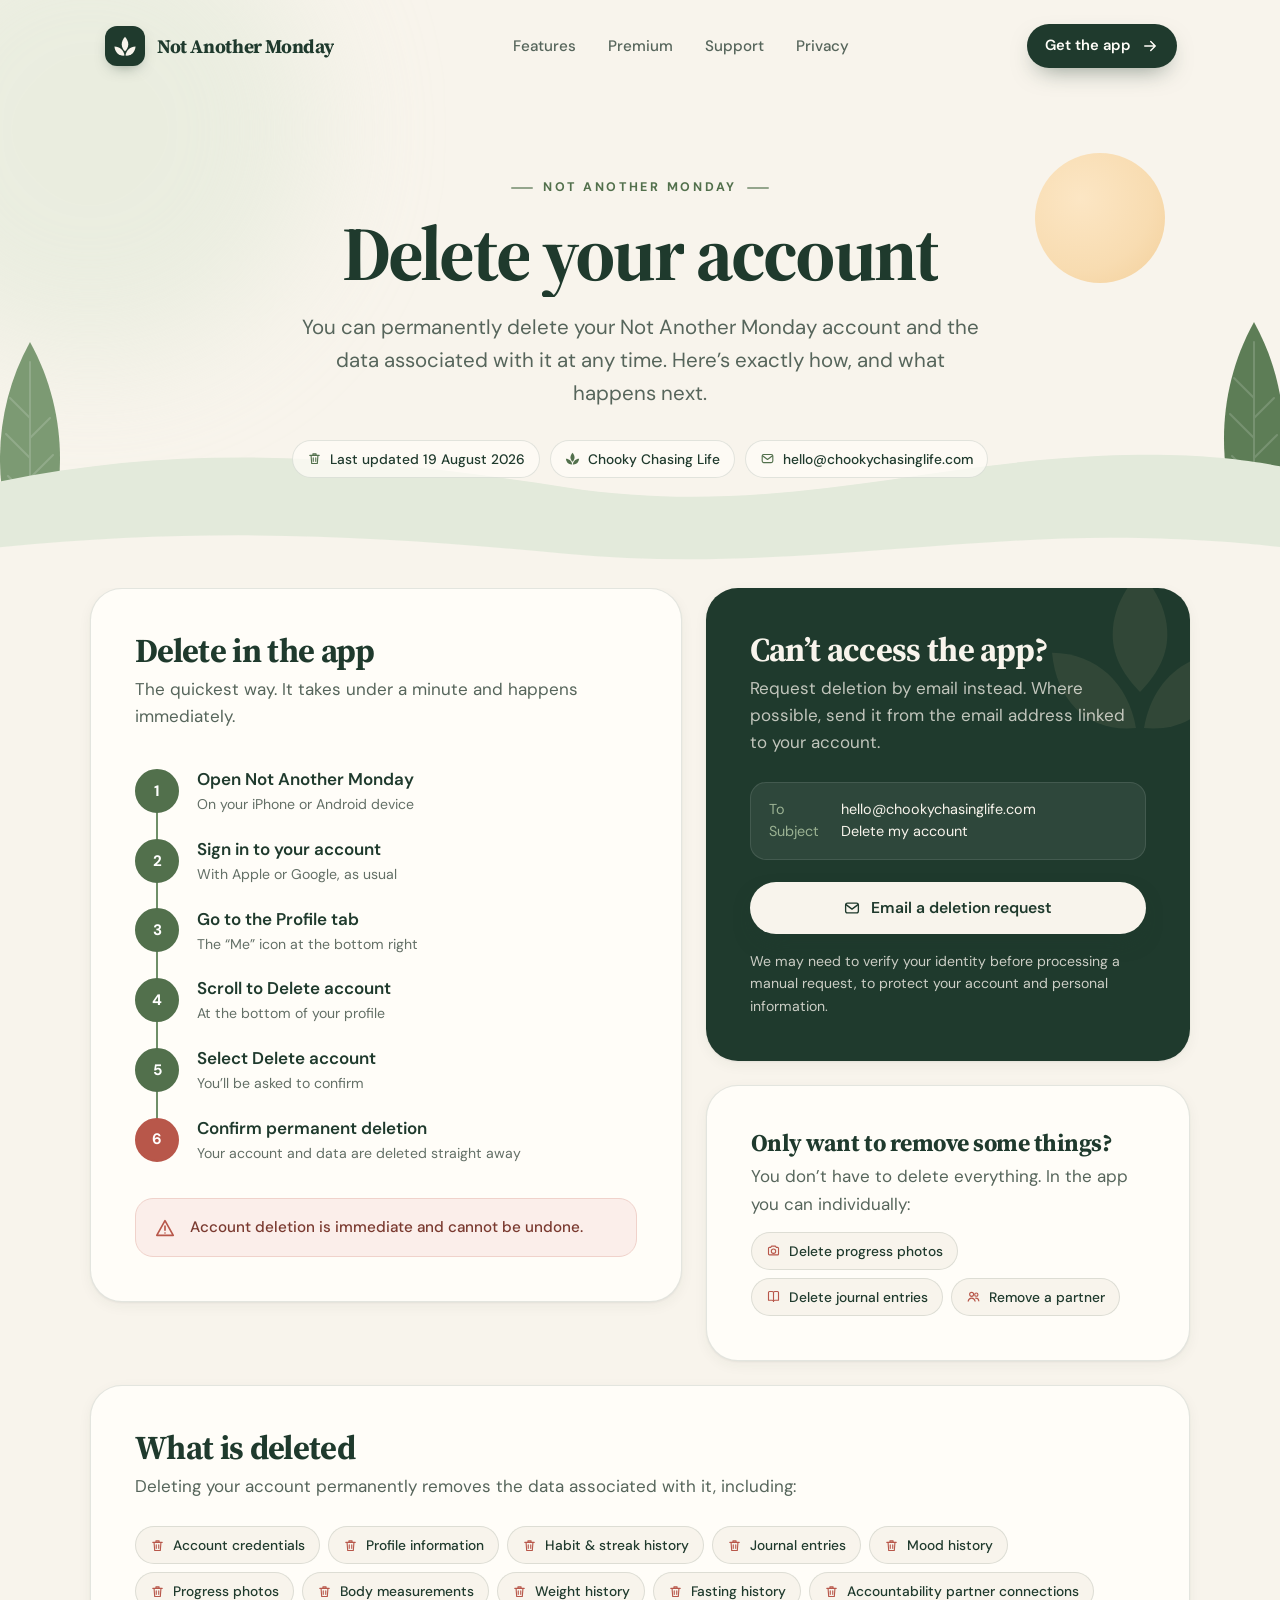
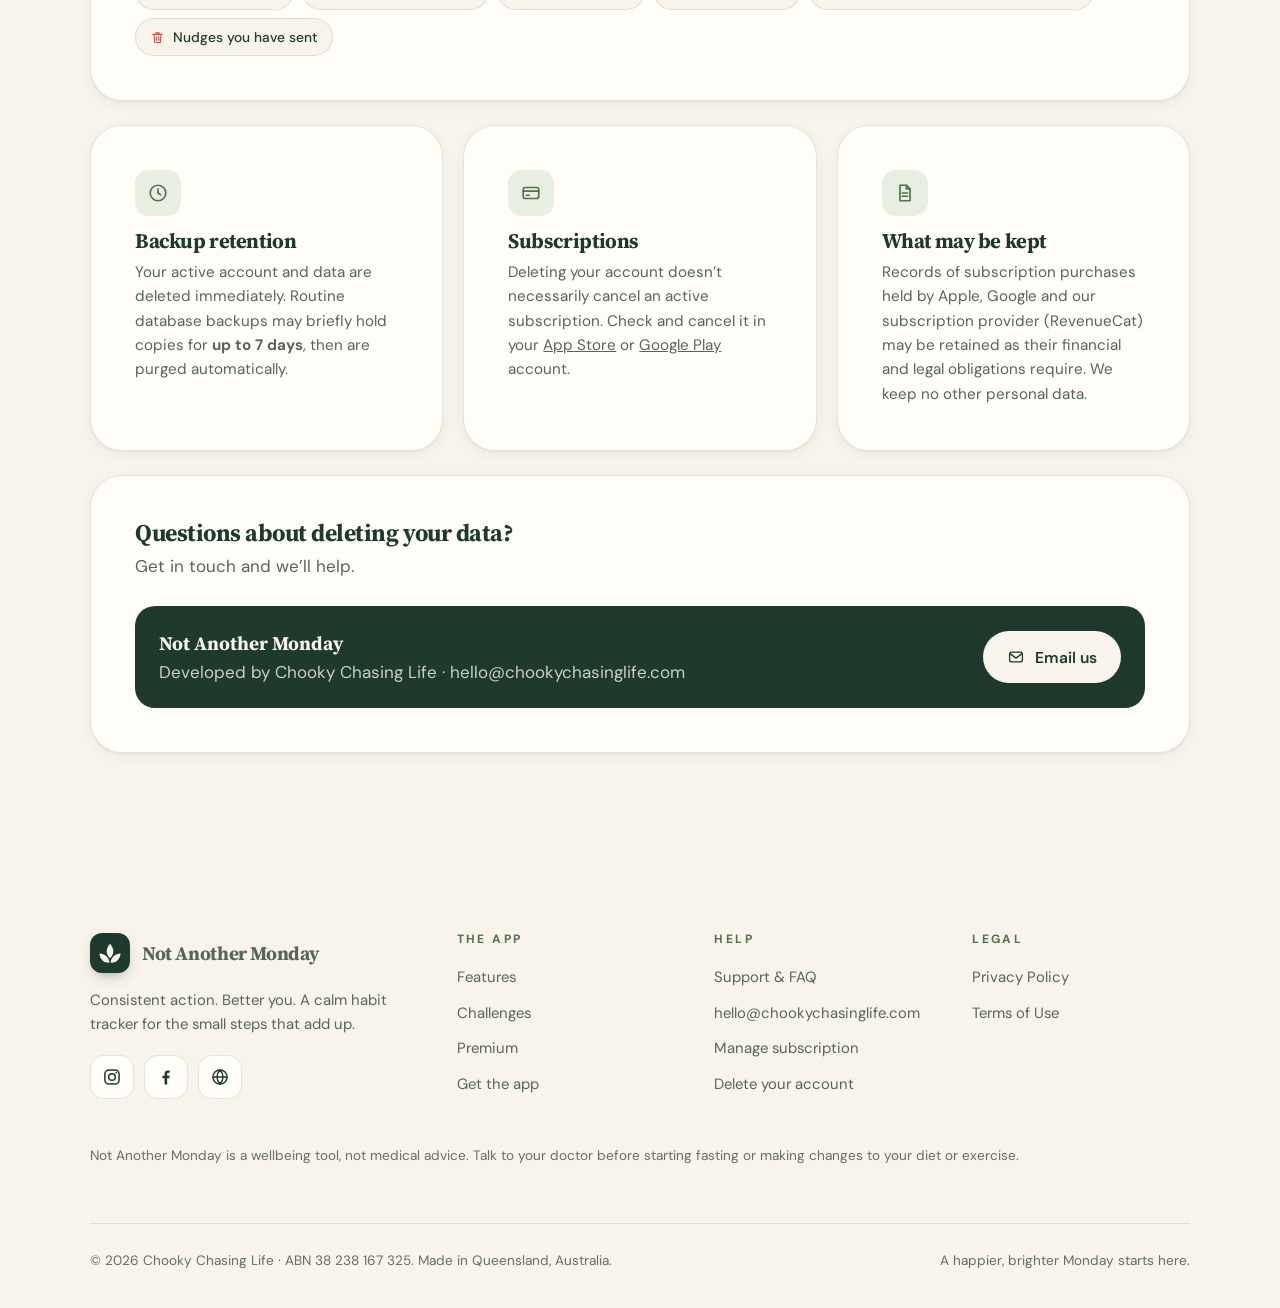
==== commit 52fc9832: "Add Chooky Chasing Life social links Instagram, Facebook and website icon links (44px tap targets) i" ====
--- a/delete-account/index.html
+++ b/delete-account/index.html
@@ -29,9 +29,9 @@
   <link rel="preconnect" href="https://fonts.googleapis.com">
   <link rel="preconnect" href="https://fonts.gstatic.com" crossorigin>
   <link href="https://fonts.googleapis.com/css2?family=DM+Sans:opsz,wght@9..40,400;9..40,500;9..40,600;9..40,700&family=Source+Serif+4:ital,opsz,wght@0,8..60,500;0,8..60,600;0,8..60,700;1,8..60,500&display=swap" rel="stylesheet">
-  <link rel="stylesheet" href="../assets/css/style.css?v=2026102702">
+  <link rel="stylesheet" href="../assets/css/style.css?v=2026102801">
   <script>document.documentElement.classList.add("js");setTimeout(function(){if(!window.__namReady){document.documentElement.classList.remove("js");}},2500);</script>
-  <script src="../assets/js/main.js?v=2026102702" defer></script>
+  <script src="../assets/js/main.js?v=2026102801" defer></script>
 </head>
 <body data-page="delete">
 <a class="skip-link" href="#main">Skip to content</a>
@@ -43,6 +43,9 @@
       <stop offset="1" stop-color="#5d8156"/>
     </linearGradient>
   </defs>
+  <symbol id="i-instagram" viewBox="0 0 24 24"><g fill="none" stroke="currentColor" stroke-width="1.8"><rect x="3.5" y="3.5" width="17" height="17" rx="5"/><circle cx="12" cy="12" r="4"/><circle cx="17.2" cy="6.8" r="1.1" fill="currentColor" stroke="none"/></g></symbol>
+  <symbol id="i-facebook" viewBox="0 0 24 24"><path fill="currentColor" d="M13.4 21v-7.6h2.6l.4-3h-3V8.5c0-.9.3-1.5 1.5-1.5h1.6V4.3c-.3 0-1.2-.1-2.3-.1-2.3 0-3.9 1.4-3.9 4v2.2H7.7v3h2.6V21z"/></symbol>
+  <symbol id="i-globe" viewBox="0 0 24 24"><g fill="none" stroke="currentColor" stroke-width="1.8" stroke-linecap="round"><circle cx="12" cy="12" r="8.5"/><path d="M3.5 12h17M12 3.5c2.4 2.5 3.6 5.3 3.6 8.5s-1.2 6-3.6 8.5c-2.4-2.5-3.6-5.3-3.6-8.5s1.2-6 3.6-8.5z"/></g></symbol>
   <symbol id="i-mark" viewBox="20 18 60 56" fill="currentColor">
     <path d="M50 22.9C56 30 58.2 36 58.2 42C58.2 49 54.5 54.5 50 59.2C45.5 54.5 41.8 49 41.8 42C41.8 36 44 30 50 22.9Z"/>
     <path d="M23.6 47.4C37 47.6 46.5 56.5 48.8 70C35 71.4 25 62.5 23.6 47.4Z"/>
@@ -243,6 +246,11 @@
           <span class="brand-name">Not Another Monday</span>
         </a>
         <p>Consistent action. Better you. A calm habit tracker for the small steps that add up.</p>
+        <div class="social" aria-label="Chooky Chasing Life online">
+          <a href="https://www.instagram.com/chookychasinglife/" target="_blank" rel="noopener me" aria-label="Instagram: @chookychasinglife"><svg aria-hidden="true"><use href="#i-instagram"/></svg></a>
+          <a href="https://www.facebook.com/chookychasinglife" target="_blank" rel="noopener me" aria-label="Facebook: Chooky Chasing Life"><svg aria-hidden="true"><use href="#i-facebook"/></svg></a>
+          <a href="https://www.chookychasinglife.com/" target="_blank" rel="noopener me" aria-label="Chooky Chasing Life website"><svg aria-hidden="true"><use href="#i-globe"/></svg></a>
+        </div>
       </div>
       <div>
         <h4>The app</h4>
--- a/assets/css/style.css
+++ b/assets/css/style.css
@@ -2069,3 +2069,18 @@
   font-size: 0.78rem; font-weight: 700; letter-spacing: 0.04em; text-transform: uppercase;
   vertical-align: 2px;
 }
+
+/* Footer social links */
+.social { display: flex; gap: 10px; margin-top: 18px; }
+.social a {
+  width: 44px; height: 44px;
+  display: grid; place-items: center;
+  border-radius: 14px;
+  background: var(--paper);
+  border: 1px solid var(--line);
+  color: var(--forest);
+  transition: background 0.25s, color 0.25s, border-color 0.25s, transform 0.4s var(--ease);
+}
+.social a:hover { background: var(--forest); color: var(--cream); border-color: var(--forest); transform: translateY(-2px); }
+.social svg { width: 20px; height: 20px; }
+@media (hover: none) { .social a:hover { transform: none; background: var(--paper); color: var(--forest); border-color: var(--line); } }
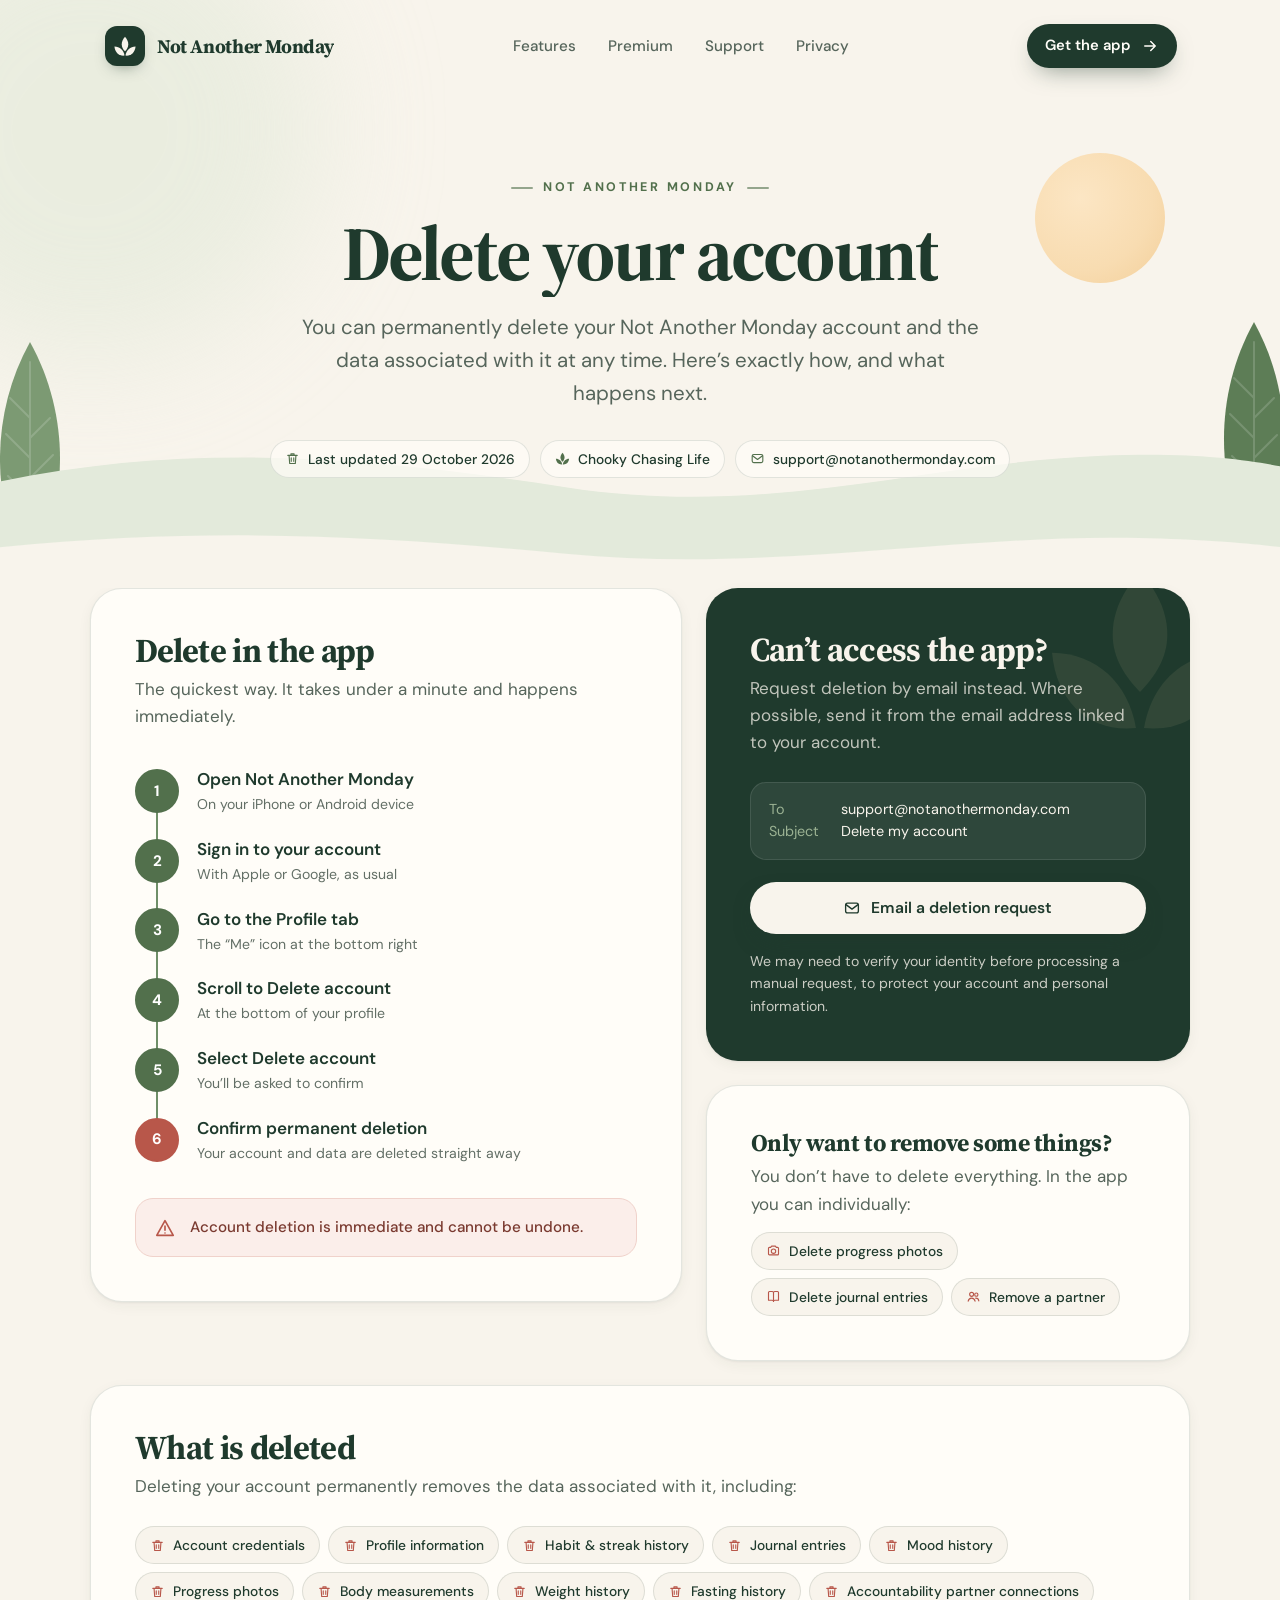
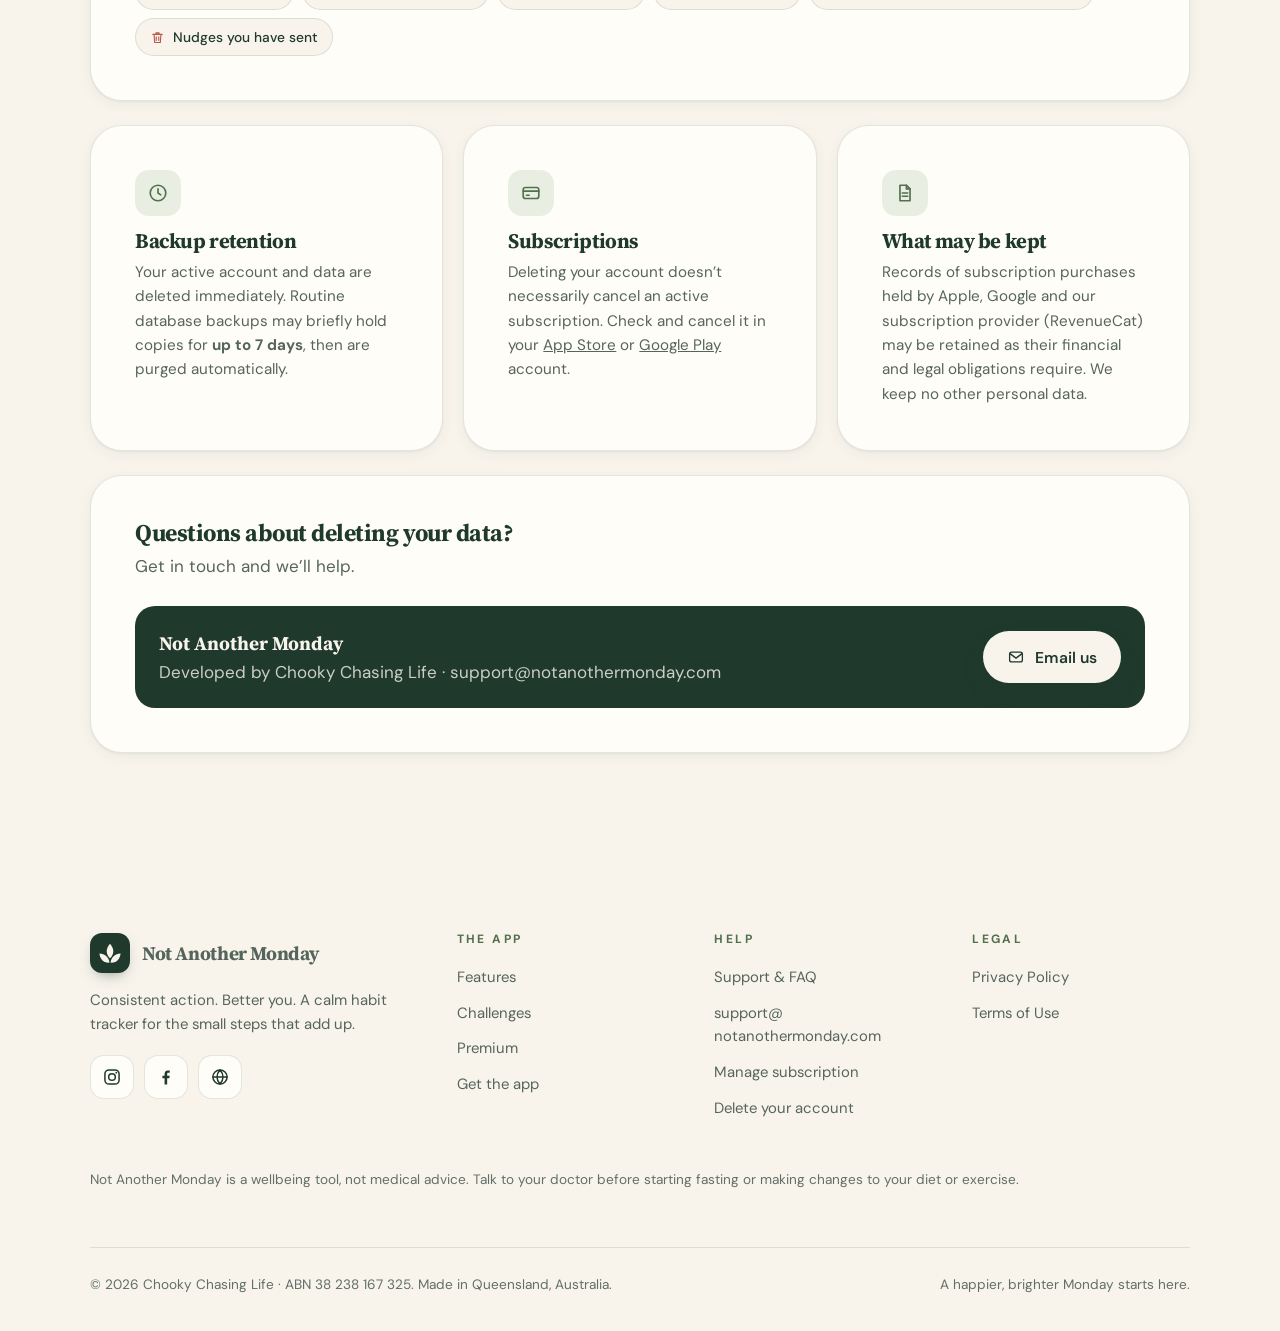
==== commit 4ca41102: "Use support@notanothermonday.com for app support Replaces hello@chookychasinglife.com on every page " ====
--- a/delete-account/index.html
+++ b/delete-account/index.html
@@ -141,9 +141,9 @@
     <h1 class="display" data-split>Delete your account</h1>
     <p class="lead" data-reveal style="--d:300ms">You can permanently delete your Not Another Monday account and the data associated with it at any time. Here’s exactly how, and what happens next.</p>
     <div class="meta" data-reveal style="--d:450ms">
-      <span class="chip soft"><svg><use href="#i-trash"/></svg> Last updated 19 August 2026</span>
+      <span class="chip soft"><svg><use href="#i-trash"/></svg> Last updated 29 October 2026</span>
       <span class="chip soft"><svg><use href="#i-mark"/></svg> Chooky Chasing Life</span>
-      <span class="chip soft"><svg><use href="#i-mail"/></svg> hello@chookychasinglife.com</span>
+      <span class="chip soft"><svg><use href="#i-mail"/></svg> support@notanothermonday.com</span>
     </div>
   </div>
 </section>
@@ -170,10 +170,10 @@
         <h2>Can’t access the app?</h2>
         <p class="sub">Request deletion by email instead. Where possible, send it from the email address linked to your account.</p>
         <div class="email-template">
-          <div><span class="k">To</span><span class="v">hello@chookychasinglife.com</span></div>
+          <div><span class="k">To</span><span class="v">support@notanothermonday.com</span></div>
           <div><span class="k">Subject</span><span class="v">Delete my account</span></div>
         </div>
-        <a class="btn" href="mailto:hello@chookychasinglife.com?subject=Delete%20my%20account&amp;body=Please%20delete%20my%20Not%20Another%20Monday%20account%20and%20all%20associated%20data.%0A%0AAccount%20email%3A%20"><svg><use href="#i-mail"/></svg> Email a deletion request</a>
+        <a class="btn" href="mailto:support@notanothermonday.com?subject=Delete%20my%20account&amp;body=Please%20delete%20my%20Not%20Another%20Monday%20account%20and%20all%20associated%20data.%0A%0AAccount%20email%3A%20"><svg><use href="#i-mail"/></svg> Email a deletion request</a>
         <p style="margin:16px 0 0;font-size:.88rem">We may need to verify your identity before processing a manual request, to protect your account and personal information.</p>
       </div>
 
@@ -229,8 +229,8 @@
     <h2 style="font-size:1.5rem">Questions about deleting your data?</h2>
     <p class="sub">Get in touch and we’ll help.</p>
     <div class="contact-card">
-        <div><b>Not Another Monday</b>Developed by Chooky Chasing Life · hello@chookychasinglife.com</div>
-        <a class="btn" href="mailto:hello@chookychasinglife.com"><svg><use href="#i-mail"/></svg> Email us</a>
+        <div><b>Not Another Monday</b>Developed by Chooky Chasing Life · support@notanothermonday.com</div>
+        <a class="btn" href="mailto:support@notanothermonday.com"><svg><use href="#i-mail"/></svg> Email us</a>
       </div>
   </div>
 </div>
@@ -265,7 +265,7 @@
         <h4>Help</h4>
         <ul>
           <li><a href="../support/">Support &amp; FAQ</a></li>
-          <li><a href="mailto:hello@chookychasinglife.com">hello@<wbr>chookychasinglife.com</a></li>
+          <li><a href="mailto:support@notanothermonday.com">support@<wbr>notanothermonday.com</a></li>
           <li><a href="../support/#q-cancel">Manage subscription</a></li>
           <li><a href="../delete-account/">Delete your account</a></li>
         </ul>
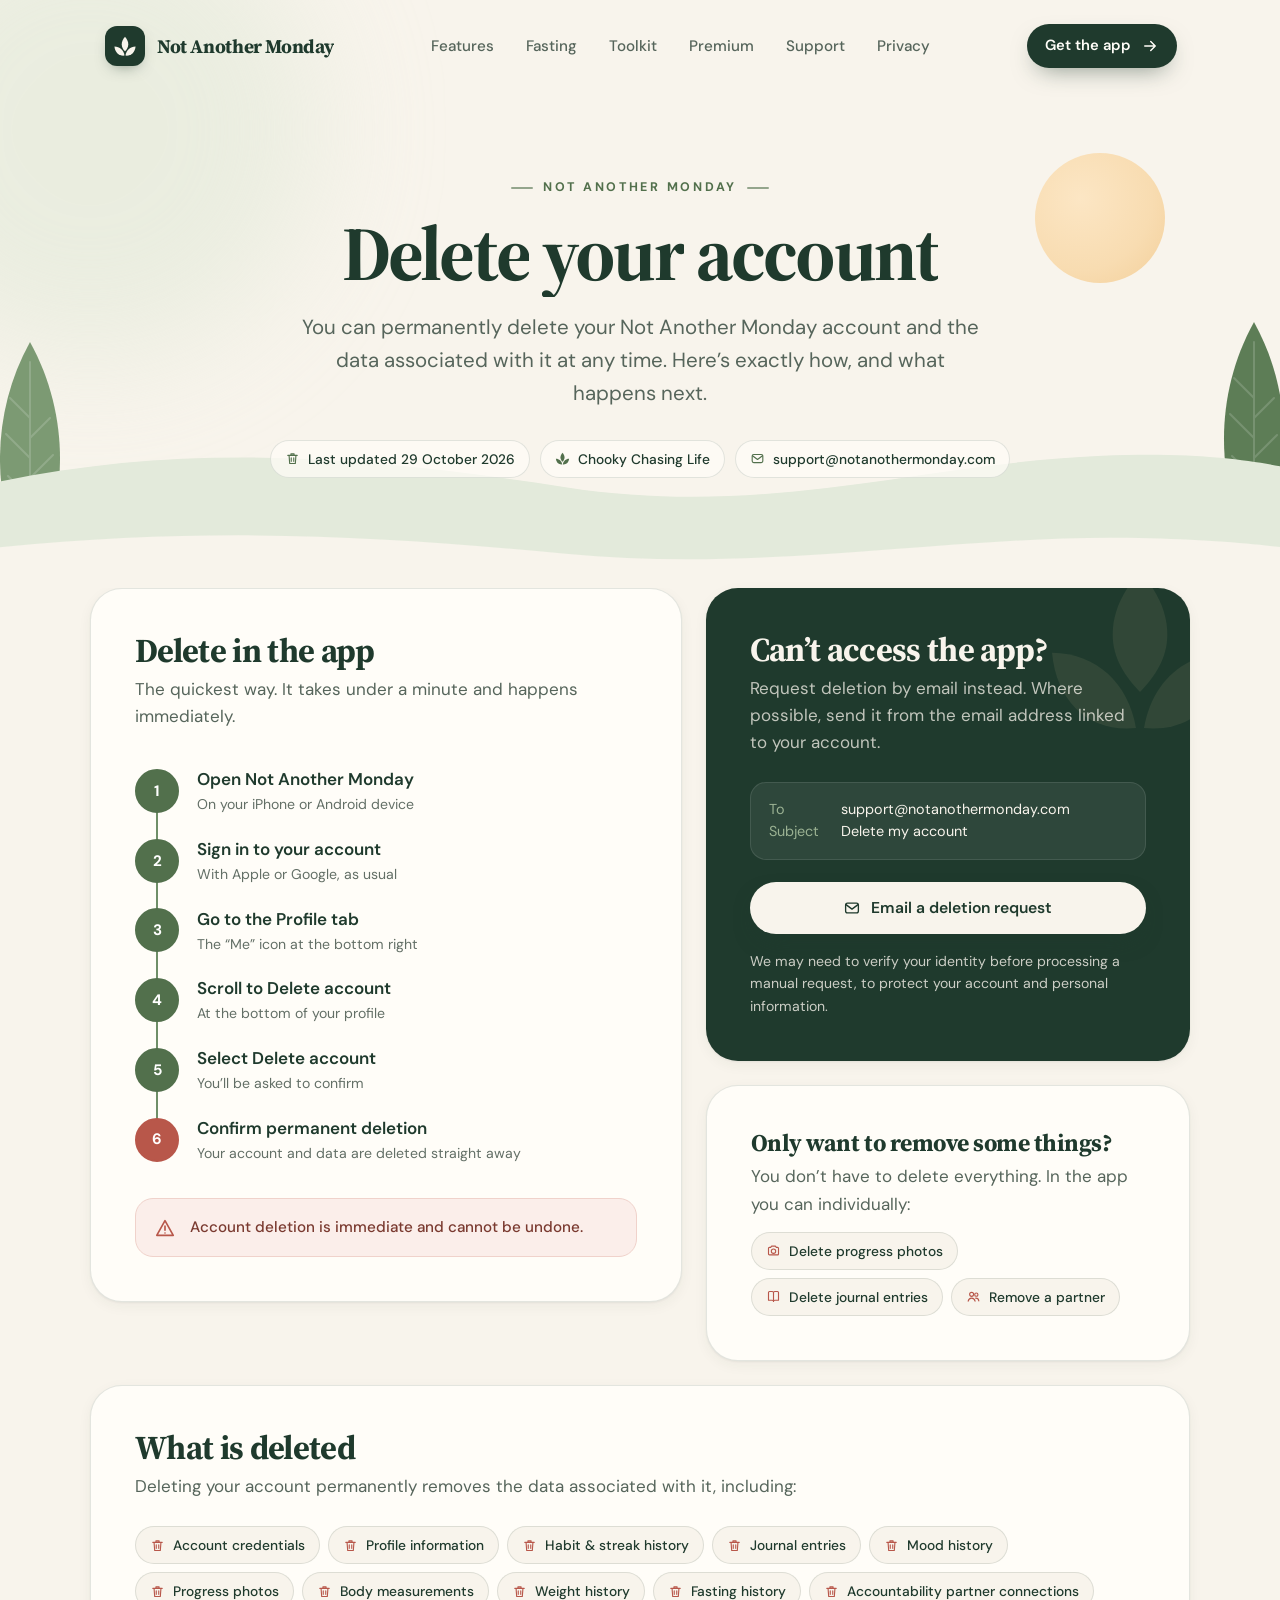
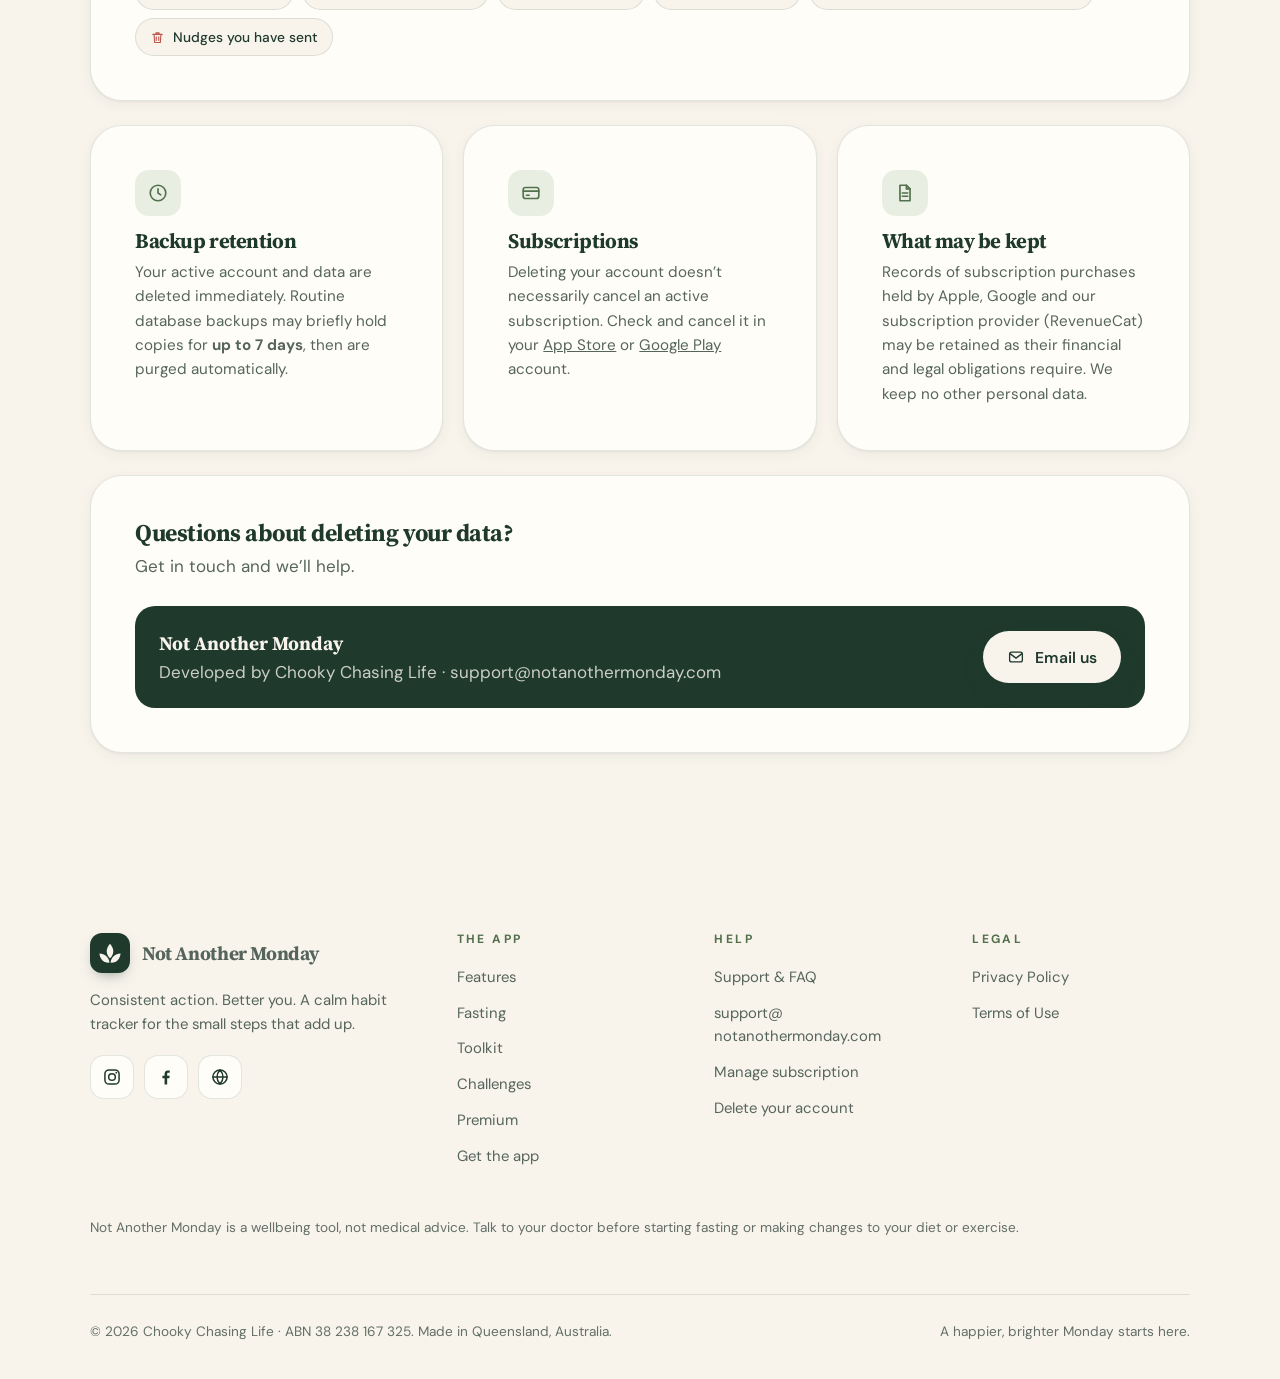
==== commit 589f4bb7: "Website Updates" ====
--- a/delete-account/index.html
+++ b/delete-account/index.html
@@ -29,7 +29,7 @@
   <link rel="preconnect" href="https://fonts.googleapis.com">
   <link rel="preconnect" href="https://fonts.gstatic.com" crossorigin>
   <link href="https://fonts.googleapis.com/css2?family=DM+Sans:opsz,wght@9..40,400;9..40,500;9..40,600;9..40,700&family=Source+Serif+4:ital,opsz,wght@0,8..60,500;0,8..60,600;0,8..60,700;1,8..60,500&display=swap" rel="stylesheet">
-  <link rel="stylesheet" href="../assets/css/style.css?v=2026102801">
+  <link rel="stylesheet" href="../assets/css/style.css?v=2026111401">
   <script>document.documentElement.classList.add("js");setTimeout(function(){if(!window.__namReady){document.documentElement.classList.remove("js");}},2500);</script>
   <script src="../assets/js/main.js?v=2026102801" defer></script>
 </head>
@@ -111,6 +111,8 @@
       <nav aria-label="Main">
         <ul class="nav-links" id="nav-links">
           <li><a href="../#features">Features</a></li>
+          <li><a href="../#lock-screen">Fasting</a></li>
+          <li><a href="../#toolkit">Toolkit</a></li>
           <li><a href="../#premium">Premium</a></li>
           <li><a href="../support/" data-nav="support">Support</a></li>
           <li><a href="../privacy/" data-nav="privacy">Privacy</a></li>
@@ -256,6 +258,8 @@
         <h4>The app</h4>
         <ul>
           <li><a href="../#features">Features</a></li>
+          <li><a href="../#lock-screen">Fasting</a></li>
+          <li><a href="../#toolkit">Toolkit</a></li>
           <li><a href="../#rewards">Challenges</a></li>
           <li><a href="../#premium">Premium</a></li>
           <li><a href="../#download">Get the app</a></li>
--- a/assets/css/style.css
+++ b/assets/css/style.css
@@ -2084,3 +2084,284 @@
 .social a:hover { background: var(--forest); color: var(--cream); border-color: var(--forest); transform: translateY(-2px); }
 .social svg { width: 20px; height: 20px; }
 @media (hover: none) { .social a:hover { transform: none; background: var(--paper); color: var(--forest); border-color: var(--line); } }
+
+/* ==========================================================================
+   November 2026 update: live fasting card, training toolkit, Lock Screen
+   ========================================================================== */
+
+/* ---------- Hero: live fasting card ---------- */
+.float-card .ring-ico { position: relative; background: #fcecd6; }
+.float-card .ring-ico svg { position: absolute; inset: 3px; width: auto; height: auto; transform: rotate(-90deg); }
+.float-card .ring-ico circle { fill: none; stroke-width: 3.2; stroke-linecap: round; }
+.float-card .ring-ico .t { stroke: rgba(182, 109, 66, 0.18); }
+.float-card .ring-ico .b { stroke: #b66d42; stroke-dasharray: 100; stroke-dashoffset: 100; transition: stroke-dashoffset 1.2s var(--ease); }
+.float-card .ring-ico em { font-style: normal; font-size: 15px; line-height: 1; }
+.fast-card strong { font-variant-numeric: tabular-nums; letter-spacing: 0.01em; }
+
+/* ---------- Training toolkit ---------- */
+.toolkit { position: relative; overflow: hidden; }
+.tk-grid {
+  display: grid;
+  grid-template-columns: minmax(0, 1fr) minmax(0, 1fr);
+  gap: clamp(40px, 6vw, 96px);
+  align-items: center;
+}
+.tk-tabs {
+  position: relative;
+  display: inline-flex;
+  flex-wrap: wrap;
+  gap: 6px;
+  padding: 6px;
+  margin-bottom: 34px;
+  border-radius: 999px;
+  background: var(--paper);
+  border: 1px solid var(--line);
+  box-shadow: var(--shadow-sm);
+}
+.tk-tab {
+  position: relative;
+  display: inline-flex; align-items: center; gap: 8px;
+  min-height: 44px;
+  padding: 10px 18px;
+  border: 0; border-radius: 999px;
+  background: transparent;
+  color: var(--ink-soft);
+  font-weight: 600; font-size: 0.95rem;
+  cursor: pointer;
+  overflow: hidden;
+  transition: background 0.45s var(--ease), color 0.3s;
+}
+.tk-tab svg { width: 17px; height: 17px; }
+.tk-tab:hover { color: var(--forest); }
+.tk-tab[aria-selected="true"] { background: var(--forest); color: var(--cream); }
+.tk-tab .tk-bar {
+  position: absolute; left: 18px; right: 18px; bottom: 6px; height: 2px;
+  border-radius: 2px;
+  background: var(--sun);
+  transform: scaleX(0); transform-origin: left;
+  opacity: 0;
+}
+.tk-tab[aria-selected="true"] .tk-bar { opacity: 0.9; }
+.toolkit.is-cycling .tk-tab[aria-selected="true"] .tk-bar { animation: tk-fill var(--tk-time, 6s) linear forwards; }
+@keyframes tk-fill { to { transform: scaleX(1); } }
+
+.tk-panel h3 { font-size: clamp(1.8rem, 3.2vw, 2.6rem); margin-bottom: 14px; }
+.tk-panel > p { font-size: 1.08rem; color: var(--ink-soft); margin: 0 0 22px; max-width: 34em; }
+.tk-panel ul { list-style: none; margin: 0; padding: 0; display: grid; gap: 12px; }
+.tk-panel li { display: flex; gap: 12px; align-items: flex-start; }
+.tk-panel.is-active h3, .tk-panel.is-active > p, .tk-panel.is-active li { animation: tk-in 0.8s var(--ease) both; }
+.tk-panel.is-active > p { animation-delay: 70ms; }
+.tk-panel.is-active li:nth-child(1) { animation-delay: 140ms; }
+.tk-panel.is-active li:nth-child(2) { animation-delay: 200ms; }
+.tk-panel.is-active li:nth-child(3) { animation-delay: 260ms; }
+@keyframes tk-in { from { opacity: 0; transform: translateY(14px); } to { opacity: 1; transform: none; } }
+.tk-note {
+  display: flex; gap: 10px; align-items: center;
+  margin: 30px 0 0; font-size: 0.9rem; color: var(--ink-mute);
+}
+.tk-note svg { width: 18px; height: 18px; color: #b66d42; flex: none; }
+
+.tk-stage {
+  position: relative;
+  min-height: 640px;
+  display: grid; place-items: center;
+}
+.tk-glow {
+  position: absolute; width: min(520px, 100%); aspect-ratio: 1; border-radius: 50%;
+  background: radial-gradient(circle, rgba(247, 220, 179, 0.6), rgba(155, 178, 147, 0.25) 45%, transparent 68%);
+  animation: tk-breathe 7s var(--ease-in-out) infinite alternate;
+}
+@keyframes tk-breathe { from { transform: scale(0.94); } to { transform: scale(1.05); } }
+.tk-stage .phone { position: absolute; }
+.tk-front { --w: clamp(250px, 23vw, 300px); z-index: 2; transform: translateX(-16%) rotate(-3deg); }
+.tk-back { --w: clamp(220px, 20vw, 262px); z-index: 1; transform: translate(34%, 6%) rotate(7deg); opacity: 0.96; }
+.tk-stage .screen img {
+  opacity: 0;
+  transform: translateY(18px) scale(1.03);
+  transition: opacity 0.7s var(--ease), transform 0.9s var(--ease);
+}
+.tk-stage .screen img.is-active { opacity: 1; transform: none; }
+.tk-back .screen img.is-active { transition-delay: 0.12s; }
+.tk-chip {
+  position: absolute; z-index: 3;
+  display: inline-flex; align-items: center; gap: 8px;
+  padding: 10px 14px; border-radius: 14px;
+  background: rgba(255, 253, 248, 0.94);
+  backdrop-filter: blur(10px); -webkit-backdrop-filter: blur(10px);
+  border: 1px solid var(--line); box-shadow: var(--shadow);
+  font-size: 0.86rem; font-weight: 600; color: var(--forest);
+  white-space: nowrap;
+  animation: bob 6s var(--ease-in-out) infinite alternate;
+}
+.tk-chip svg { width: 17px; height: 17px; color: #b66d42; }
+.tk-chip { opacity: 0; translate: 0 10px; transition: opacity 0.5s var(--ease), translate 0.7s var(--ease); pointer-events: none; }
+.tk-chip.is-active { opacity: 1; translate: 0 0; transition-delay: 0.25s; }
+.tk-chip.c1 { top: 10%; left: 0; animation-delay: -2s; }
+.tk-chip.c2 { bottom: 9%; right: 0; animation-delay: -4s; }
+
+@media (max-width: 900px) {
+  .tk-grid { grid-template-columns: 1fr; }
+  .tk-copy { text-align: center; }
+  .tk-tabs { margin-left: auto; margin-right: auto; justify-content: center; }
+  .tk-panel > p { margin-left: auto; margin-right: auto; }
+  .tk-panel ul { max-width: 26em; margin: 0 auto; text-align: left; }
+  .tk-note { justify-content: center; text-align: left; }
+  .tk-stage { min-height: 560px; }
+  .tk-front { --w: min(250px, 62vw); transform: translateX(-14%) rotate(-3deg); }
+  .tk-back { --w: min(215px, 52vw); transform: translate(30%, 6%) rotate(7deg); }
+}
+@media (max-width: 480px) {
+  .tk-tab { padding: 10px 13px; font-size: 0.88rem; }
+  .tk-tab svg { display: none; }
+  .tk-stage { min-height: 500px; }
+  .tk-chip.c1 { left: 2%; top: 4%; }
+  .tk-chip.c2 { right: 2%; bottom: 3%; }
+}
+
+/* ---------- Lock Screen ---------- */
+.lockscreen {
+  --ls-bg: #2c4234; --ls-label: rgba(255, 251, 246, 0.7); --ls-timer: #fffbf6; --ls-accent: #f2c779; --ls-track: rgba(242, 199, 121, 0.22);
+  position: relative;
+  margin: 40px var(--gutter);
+  border-radius: clamp(28px, 4vw, 48px);
+  background: var(--forest);
+  color: var(--cream);
+  overflow: hidden;
+  isolation: isolate;
+  padding: clamp(70px, 10vw, 130px) 0;
+}
+.lockscreen[data-style="light"] { --ls-bg: #fffbf6; --ls-label: #78756f; --ls-timer: #20332c; --ls-accent: #b66d42; --ls-track: rgba(182, 109, 66, 0.18); }
+.lockscreen[data-style="dark"] { --ls-bg: #1c1f1d; --ls-label: rgba(255, 255, 255, 0.65); --ls-timer: #ffffff; --ls-accent: #f2c779; --ls-track: rgba(242, 199, 121, 0.2); }
+.lockscreen .scenery { z-index: -1; }
+.lockscreen .sun { width: 220px; aspect-ratio: 1; right: 6%; top: -40px; opacity: 0.35; }
+.lock-grid {
+  display: grid;
+  grid-template-columns: minmax(0, 1.05fr) minmax(0, 0.95fr);
+  gap: clamp(40px, 6vw, 90px);
+  align-items: center;
+}
+.lockscreen .eyebrow { color: var(--sun); }
+.lockscreen .eyebrow::before { background: var(--sun); }
+.lockscreen .h2 { color: var(--cream); margin: 18px 0 20px; }
+.lockscreen .lead { color: rgba(248, 244, 236, 0.78); }
+.lock-styles { margin: 34px 0 0; }
+.lock-styles-label { display: block; font-size: 0.86rem; font-weight: 600; letter-spacing: 0.04em; color: var(--sage-2); margin-bottom: 12px; }
+.lock-switch {
+  position: relative;
+  display: inline-grid; grid-template-columns: repeat(3, 1fr);
+  padding: 5px; border-radius: 999px;
+  background: rgba(255, 255, 255, 0.08);
+  border: 1px solid rgba(255, 255, 255, 0.14);
+}
+.lock-switch button {
+  position: relative; z-index: 1;
+  display: inline-flex; align-items: center; justify-content: center; gap: 8px;
+  min-height: 44px; padding: 8px 18px;
+  border: 0; border-radius: 999px; background: transparent;
+  color: rgba(248, 244, 236, 0.8); font-weight: 600; font-size: 0.92rem;
+  cursor: pointer; transition: color 0.35s;
+}
+.lock-switch button[aria-pressed="true"] { color: var(--forest); }
+.lock-switch .sw { width: 14px; height: 14px; border-radius: 50%; border: 1.5px solid rgba(255, 255, 255, 0.5); }
+.lock-switch .sw.moss { background: #2c4234; }
+.lock-switch .sw.light { background: #fffbf6; }
+.lock-switch .sw.dark { background: #1c1f1d; }
+.lock-switch button[aria-pressed="true"] .sw { border-color: rgba(31, 58, 45, 0.35); }
+.lock-thumb {
+  position: absolute; z-index: 0; top: 5px; bottom: 5px; left: 5px;
+  width: calc((100% - 10px) / 3);
+  border-radius: 999px; background: var(--cream);
+  box-shadow: 0 6px 20px -6px rgba(0, 0, 0, 0.4);
+  transition: transform 0.55s var(--ease);
+}
+.lockscreen[data-style="light"] .lock-thumb { transform: translateX(100%); }
+.lockscreen[data-style="dark"] .lock-thumb { transform: translateX(200%); }
+.lock-points { list-style: none; padding: 0; margin: 30px 0 0; display: grid; gap: 12px; }
+.lock-points li { display: flex; align-items: center; gap: 12px; color: rgba(248, 244, 236, 0.9); font-weight: 500; }
+.lock-points svg { width: 20px; height: 20px; color: var(--sun); flex: none; }
+.lock-health { margin: 26px 0 0; font-size: 0.82rem; color: rgba(248, 244, 236, 0.55); }
+
+.lock-stage { display: grid; place-items: center; perspective: 1400px; }
+.lock-phone { --w: clamp(260px, 24vw, 320px); }
+.lock-phone .screen { background: #0e1712; container-type: inline-size; }
+.lock-wall {
+  position: absolute; inset: 0;
+  background:
+    radial-gradient(120% 70% at 80% 0%, rgba(247, 220, 179, 0.55), transparent 55%),
+    radial-gradient(90% 60% at 0% 100%, rgba(111, 143, 104, 0.85), transparent 60%),
+    linear-gradient(170deg, #c98b5f 0%, #7d8d63 46%, #2c4234 100%);
+  transition: filter 0.6s var(--ease);
+}
+.lockscreen[data-style="dark"] .lock-wall { filter: brightness(0.6) saturate(0.9); }
+.lockscreen[data-style="light"] .lock-wall { filter: brightness(1.08) saturate(0.95); }
+.island {
+  position: absolute; left: 50%; top: 3.2cqw;
+  transform: translateX(-50%);
+  height: 10.5cqw; min-width: 34cqw;
+  display: flex; align-items: center; justify-content: space-between; gap: 3cqw;
+  padding: 0 3.8cqw;
+  border-radius: 99px; background: #000; color: #fff;
+  font-size: 4cqw; font-weight: 600; font-variant-numeric: tabular-nums;
+  transition: min-width 0.8s var(--ease);
+}
+.island em { font-style: normal; font-size: 4.2cqw; opacity: 0; transition: opacity 0.4s 0.4s; }
+.island span { opacity: 0; transition: opacity 0.4s 0.4s; }
+.lock-stage.is-in .island { min-width: 62cqw; }
+.lock-stage.is-in .island em, .lock-stage.is-in .island span { opacity: 1; }
+.lock-top { position: absolute; left: 0; right: 0; top: 19cqw; text-align: center; color: #fff; text-shadow: 0 1px 20px rgba(0, 0, 0, 0.15); }
+.lock-date { display: block; font-size: 5.4cqw; font-weight: 600; opacity: 0.92; }
+.lock-time { display: block; font-size: 27cqw; font-weight: 700; line-height: 1; letter-spacing: -0.02em; font-family: var(--sans); }
+.live {
+  position: absolute; left: 4.5cqw; right: 4.5cqw; bottom: 30cqw;
+  display: flex; align-items: center; gap: 4.5cqw;
+  padding: 5cqw;
+  border-radius: 7cqw;
+  background: var(--ls-bg);
+  box-shadow: 0 18px 40px -16px rgba(0, 0, 0, 0.5);
+  transform: translateY(14cqw); opacity: 0;
+  transition: transform 0.9s var(--ease) 0.25s, opacity 0.7s 0.25s, background 0.55s var(--ease);
+}
+.lock-stage.is-in .live { transform: none; opacity: 1; }
+.live-ring { position: relative; width: 17cqw; height: 17cqw; flex: none; display: grid; place-items: center; }
+.live-ring svg { position: absolute; inset: 0; width: 100%; height: 100%; transform: rotate(-90deg); }
+.live-ring circle { fill: none; stroke-width: 4.5; stroke-linecap: round; transition: stroke 0.55s; }
+.live-ring .t { stroke: var(--ls-track); }
+.live-ring .b { stroke: var(--ls-accent); stroke-dasharray: 100; stroke-dashoffset: 100; transition: stroke-dashoffset 1.4s var(--ease) 0.6s, stroke 0.55s; }
+.live-ring em { font-style: normal; font-size: 6.4cqw; line-height: 1; }
+.live-text { display: grid; gap: 0.4cqw; min-width: 0; text-align: left; }
+.live-text small { font-size: 3.2cqw; font-weight: 700; letter-spacing: 0.12em; color: var(--ls-label); transition: color 0.55s; }
+.live-text strong { font-size: 10cqw; line-height: 1.05; font-weight: 700; color: var(--ls-timer); font-variant-numeric: tabular-nums; transition: color 0.55s; }
+.live-text b { font-size: 4.2cqw; font-weight: 600; color: var(--ls-accent); transition: color 0.55s; }
+.lock-bottom { position: absolute; left: 10cqw; right: 10cqw; bottom: 9cqw; display: flex; justify-content: space-between; }
+.lock-bottom i { width: 13cqw; height: 13cqw; border-radius: 50%; background: rgba(255, 255, 255, 0.2); backdrop-filter: blur(6px); -webkit-backdrop-filter: blur(6px); }
+
+@media (max-width: 900px) {
+  .lock-grid { grid-template-columns: 1fr; text-align: center; }
+  .lockscreen .lead { margin-left: auto; margin-right: auto; }
+  .lock-points { justify-content: center; text-align: left; max-width: 22em; margin-left: auto; margin-right: auto; }
+  .lock-phone { --w: min(270px, 70vw); }
+}
+@media (max-width: 480px) {
+  .lockscreen { margin: 24px 12px; }
+  .lock-switch button { padding: 8px 12px; font-size: 0.88rem; }
+}
+@media (prefers-reduced-motion: reduce) {
+  .live, .island, .island em, .island span { transition: none; }
+  .lock-stage .live { transform: none; opacity: 1; }
+  .lock-stage .island { min-width: 62cqw; }
+  .lock-stage .island em, .lock-stage .island span { opacity: 1; }
+  .tk-glow, .tk-chip { animation: none; }
+}
+@media (max-width: 900px) {
+  /* On phones, show the mockup right above the style switch so a tap shows its change. */
+  .lock-copy { display: contents; }
+  .lock-grid { gap: 0; }
+  .lock-grid .eyebrow { order: 1; justify-self: center; }
+  .lock-grid .h2 { order: 2; }
+  .lock-grid .lead { order: 3; }
+  .lock-stage { order: 4; margin: 40px 0 8px; }
+  .lock-styles { order: 5; }
+  .lock-points { order: 6; }
+  .lock-health { order: 7; }
+  .lockscreen .sun { width: 140px; right: -30px; top: -30px; }
+}
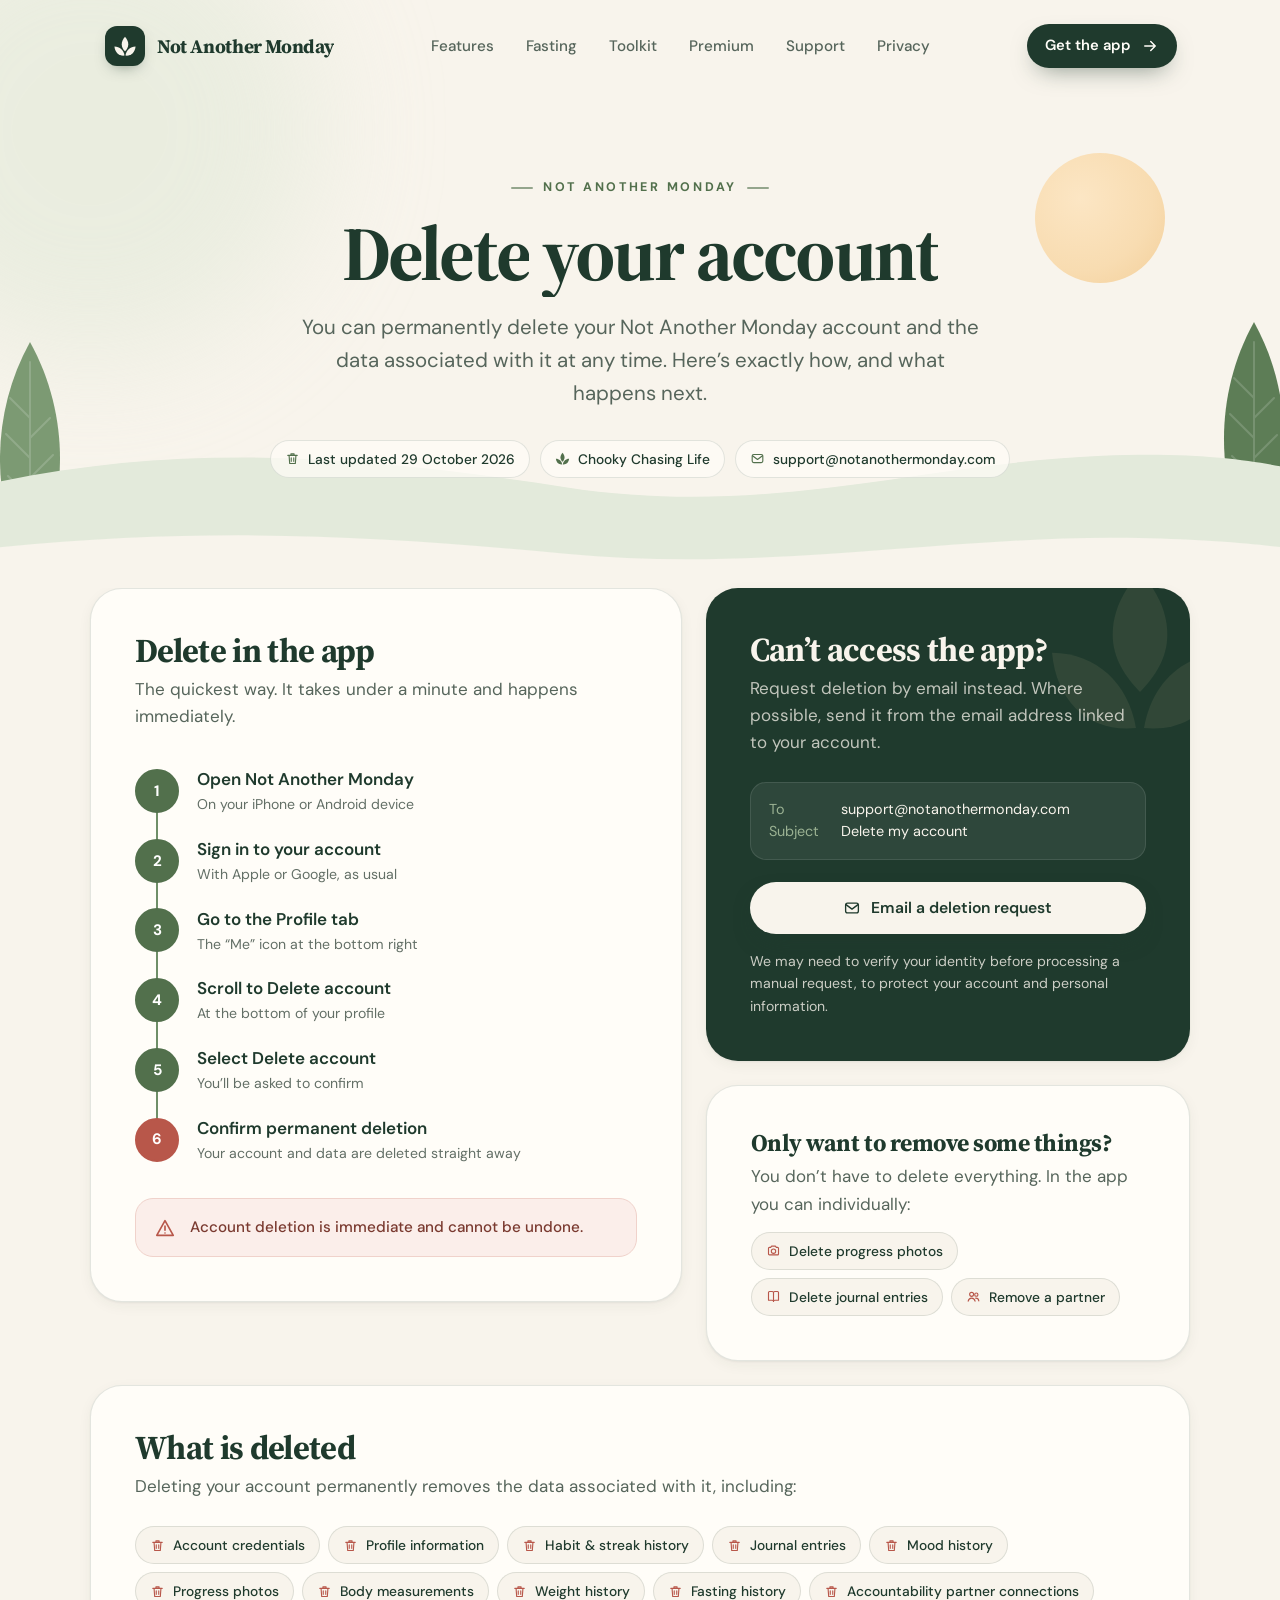
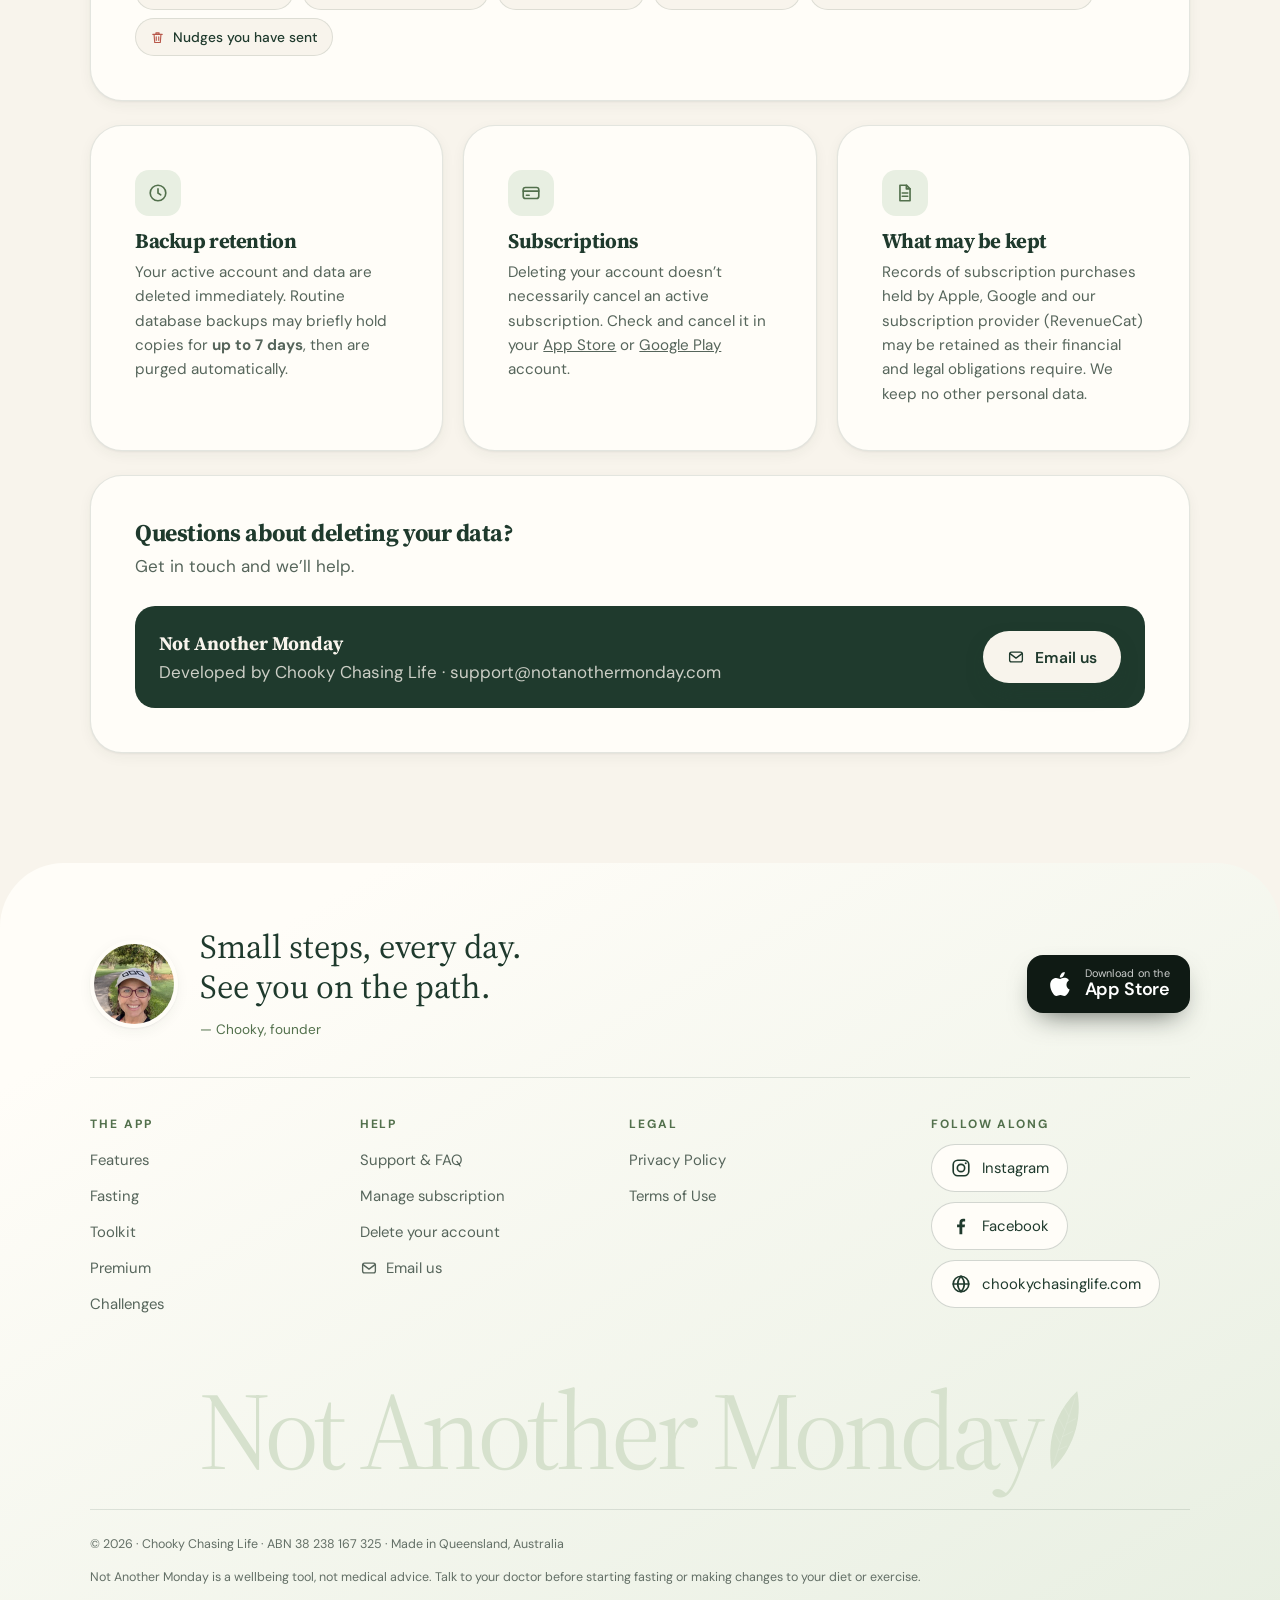
==== commit f3f76416: "More Updates" ====
--- a/delete-account/index.html
+++ b/delete-account/index.html
@@ -4,12 +4,12 @@
   <meta charset="utf-8">
   <meta name="viewport" content="width=device-width, initial-scale=1, viewport-fit=cover">
   <title>Delete Your Account — Not Another Monday</title>
-  <meta name="description" content="How to permanently delete your Not Another Monday account and data, in the app or by email, and what is deleted.">
+  <meta name="description" content="Delete your Not Another Monday account in the app or by email. Learn which personal data is removed, what may be retained and how to cancel your subscription.">
   <meta name="theme-color" content="#f8f4ec">
   <meta property="og:type" content="website">
   <meta property="og:site_name" content="Not Another Monday">
   <meta property="og:title" content="Delete Your Account — Not Another Monday">
-  <meta property="og:description" content="How to permanently delete your Not Another Monday account and data, in the app or by email, and what is deleted.">
+  <meta property="og:description" content="Delete your Not Another Monday account in the app or by email. Learn which personal data is removed, what may be retained and how to cancel your subscription.">
   <meta property="og:image" content="https://notanothermonday.com/assets/og.jpg">
   <meta property="og:image:width" content="1200">
   <meta property="og:image:height" content="630">
@@ -18,7 +18,7 @@
   <meta property="og:url" content="https://notanothermonday.com/delete-account/">
   <link rel="canonical" href="https://notanothermonday.com/delete-account/">
   <meta name="twitter:title" content="Delete Your Account — Not Another Monday">
-  <meta name="twitter:description" content="How to permanently delete your Not Another Monday account and data, in the app or by email, and what is deleted.">
+  <meta name="twitter:description" content="Delete your Not Another Monday account in the app or by email. Learn which personal data is removed, what may be retained and how to cancel your subscription.">
   <meta name="twitter:image" content="https://notanothermonday.com/assets/og.jpg">
   <meta name="apple-itunes-app" content="app-id=6809999070">
   <link rel="icon" href="../assets/favicon.ico" sizes="any">
@@ -29,7 +29,7 @@
   <link rel="preconnect" href="https://fonts.googleapis.com">
   <link rel="preconnect" href="https://fonts.gstatic.com" crossorigin>
   <link href="https://fonts.googleapis.com/css2?family=DM+Sans:opsz,wght@9..40,400;9..40,500;9..40,600;9..40,700&family=Source+Serif+4:ital,opsz,wght@0,8..60,500;0,8..60,600;0,8..60,700;1,8..60,500&display=swap" rel="stylesheet">
-  <link rel="stylesheet" href="../assets/css/style.css?v=2026111401">
+  <link rel="stylesheet" href="../assets/css/style.css?v=2026111402">
   <script>document.documentElement.classList.add("js");setTimeout(function(){if(!window.__namReady){document.documentElement.classList.remove("js");}},2500);</script>
   <script src="../assets/js/main.js?v=2026102801" defer></script>
 </head>
@@ -241,51 +241,61 @@
 
 <footer class="footer">
   <div class="wrap">
-    <div class="footer-grid">
-      <div>
-        <a class="brand" href="../">
-          <span class="brand-mark"><svg><use href="#i-mark"/></svg></span>
-          <span class="brand-name">Not Another Monday</span>
-        </a>
-        <p>Consistent action. Better you. A calm habit tracker for the small steps that add up.</p>
-        <div class="social" aria-label="Chooky Chasing Life online">
-          <a href="https://www.instagram.com/chookychasinglife/" target="_blank" rel="noopener me" aria-label="Instagram: @chookychasinglife"><svg aria-hidden="true"><use href="#i-instagram"/></svg></a>
-          <a href="https://www.facebook.com/chookychasinglife" target="_blank" rel="noopener me" aria-label="Facebook: Chooky Chasing Life"><svg aria-hidden="true"><use href="#i-facebook"/></svg></a>
-          <a href="https://www.chookychasinglife.com/" target="_blank" rel="noopener me" aria-label="Chooky Chasing Life website"><svg aria-hidden="true"><use href="#i-globe"/></svg></a>
-        </div>
-      </div>
-      <div>
-        <h4>The app</h4>
-        <ul>
-          <li><a href="../#features">Features</a></li>
-          <li><a href="../#lock-screen">Fasting</a></li>
-          <li><a href="../#toolkit">Toolkit</a></li>
-          <li><a href="../#rewards">Challenges</a></li>
-          <li><a href="../#premium">Premium</a></li>
-          <li><a href="../#download">Get the app</a></li>
-        </ul>
-      </div>
-      <div>
-        <h4>Help</h4>
-        <ul>
-          <li><a href="../support/">Support &amp; FAQ</a></li>
-          <li><a href="mailto:support@notanothermonday.com">support@<wbr>notanothermonday.com</a></li>
-          <li><a href="../support/#q-cancel">Manage subscription</a></li>
-          <li><a href="../delete-account/">Delete your account</a></li>
-        </ul>
-      </div>
-      <div>
-        <h4>Legal</h4>
-        <ul>
-          <li><a href="../privacy/">Privacy Policy</a></li>
-          <li><a href="../terms/">Terms of Use</a></li>
-        </ul>
-      </div>
-    </div>
-    <p class="footer-health">Not Another Monday is a wellbeing tool, not medical advice. Talk to your doctor before starting fasting or making changes to your diet or exercise.</p>
+    <div class="footer-welcome">
+      <div class="footer-signoff">
+        <img src="../assets/chooky.webp" width="640" height="800" loading="lazy" decoding="async" alt="Chooky, founder of Not Another Monday">
+        <div>
+          <p class="footer-note">Small steps, every day.<br>See you on the path.</p>
+          <p class="footer-founder">— Chooky, founder</p>
+        </div>
+      </div>
+      <a class="store" href="https://apps.apple.com/app/id6809999070" target="_blank" rel="noopener" data-store="auto" aria-label="Download on the App Store">
+        <svg aria-hidden="true"><use href="#i-apple"/></svg>
+        <span><small>Download on the</small><strong>App Store</strong></span>
+      </a>
+    </div>
+    <div class="footer-main">
+      <nav class="footer-links" aria-label="Footer">
+        <div class="footer-column">
+          <h2>The app</h2>
+          <ul>
+            <li><a href="../#features">Features</a></li>
+            <li><a href="../#lock-screen">Fasting</a></li>
+            <li><a href="../#toolkit">Toolkit</a></li>
+            <li><a href="../#premium">Premium</a></li>
+            <li><a href="../#rewards">Challenges</a></li>
+          </ul>
+        </div>
+        <div class="footer-column">
+          <h2>Help</h2>
+          <ul>
+            <li><a href="../support/">Support &amp; FAQ</a></li>
+            <li><a href="../support/#q-cancel">Manage subscription</a></li>
+            <li><a href="../delete-account/">Delete your account</a></li>
+            <li><a href="mailto:support@notanothermonday.com"><svg aria-hidden="true"><use href="#i-mail"/></svg>Email us</a></li>
+          </ul>
+        </div>
+        <div class="footer-column">
+          <h2>Legal</h2>
+          <ul>
+            <li><a href="../privacy/">Privacy Policy</a></li>
+            <li><a href="../terms/">Terms of Use</a></li>
+          </ul>
+        </div>
+      </nav>
+      <div class="footer-follow">
+        <h2 class="footer-heading" id="footer-follow-title">Follow along</h2>
+        <div class="footer-social" role="group" aria-labelledby="footer-follow-title">
+          <a href="https://www.instagram.com/chookychasinglife/" target="_blank" rel="noopener me" aria-label="Instagram: @chookychasinglife"><svg aria-hidden="true"><use href="#i-instagram"/></svg><span>Instagram</span></a>
+          <a href="https://www.facebook.com/chookychasinglife" target="_blank" rel="noopener me" aria-label="Facebook: Chooky Chasing Life"><svg aria-hidden="true"><use href="#i-facebook"/></svg><span>Facebook</span></a>
+          <a href="https://www.chookychasinglife.com/" target="_blank" rel="noopener me" aria-label="Chooky Chasing Life website"><svg aria-hidden="true"><use href="#i-globe"/></svg><span>chookychasinglife.com</span></a>
+        </div>
+      </div>
+    </div>
+    <div class="footer-wordmark" aria-hidden="true"><span>Not Another Monday</span><svg><use href="#i-leaf"/></svg></div>
     <div class="footer-bottom">
-      <span>© <span data-year>2026</span> Chooky Chasing Life · ABN 38 238 167 325. Made in Queensland, Australia.</span>
-      <span>A happier, brighter Monday starts here.</span>
+      <p>© <span data-year>2026</span> · Chooky Chasing Life · ABN 38 238 167 325 · Made in Queensland, Australia</p>
+      <p>Not Another Monday is a wellbeing tool, not medical advice. Talk to your doctor before starting fasting or making changes to your diet or exercise.</p>
     </div>
   </div>
 </footer>
--- a/assets/css/style.css
+++ b/assets/css/style.css
@@ -1111,35 +1111,80 @@
 /* ---------- Footer ---------- */
 
 .footer {
-  padding: 70px 0 36px;
+  overflow: hidden;
+  padding: clamp(36px, 5vw, 72px) 0 28px;
+  border-radius: clamp(32px, 5vw, 72px) clamp(32px, 5vw, 72px) 0 0;
+  background: linear-gradient(150deg, var(--paper) 15%, var(--sage-4));
+  color: var(--ink-soft);
   font-size: 0.93rem;
-  color: var(--ink-soft);
-}
-.footer-grid {
-  display: grid;
-  grid-template-columns: 1.5fr 1fr 1fr 1fr;
-  gap: 40px;
-}
-.footer .brand { margin-bottom: 16px; }
-.footer p { margin: 0; max-width: 30ch; }
-.footer h4 {
-  font-family: var(--sans); font-size: 0.75rem; font-weight: 700;
-  letter-spacing: 0.2em; text-transform: uppercase; color: var(--sage-ink);
-  margin-bottom: 16px;
-}
-.footer ul { list-style: none; margin: 0; padding: 0; display: grid; gap: 10px; }
-.footer a { text-decoration: none; color: var(--ink-soft); transition: color 0.2s; }
-.footer a:hover { color: var(--forest); }
-.footer-bottom {
-  display: flex; flex-wrap: wrap; justify-content: space-between; gap: 12px;
-  margin-top: 56px; padding-top: 26px;
-  border-top: 1px solid var(--line);
-  font-size: 0.85rem; color: var(--ink-mute);
-}
-
+}
+.footer-welcome {
+  display: flex; align-items: center; justify-content: space-between;
+  gap: 32px; padding-bottom: 36px; border-bottom: 1px solid var(--line);
+}
+.footer-signoff { display: flex; align-items: center; gap: 22px; min-width: 0; }
+.footer-signoff img {
+  width: 88px; height: 88px; flex: none; object-fit: cover; object-position: center 30%;
+  border-radius: 50%; border: 4px solid var(--paper); box-shadow: var(--shadow-sm);
+}
+.footer p { margin: 0; }
+.footer-note { font-family: var(--serif); font-size: clamp(1.5rem, 2.6vw, 2.25rem); line-height: 1.2; color: var(--forest); }
+.footer-founder { margin-top: 12px !important; font-size: 0.85rem; color: var(--sage-ink); }
+.footer .store { flex: none; padding: 12px 20px; }
+.footer-main {
+  display: grid; grid-template-columns: minmax(0, 3fr) minmax(220px, 1fr);
+  gap: clamp(32px, 5vw, 72px); padding: 40px 0 8px;
+}
+.footer-links { display: grid; grid-template-columns: repeat(3, minmax(0, 1fr)); gap: 32px; }
+.footer-column h2, .footer-heading {
+  margin: 0 0 14px; font-family: var(--sans); font-size: 0.75rem; font-weight: 700;
+  letter-spacing: 0.16em; text-transform: uppercase; color: var(--sage-ink);
+}
+.footer ul { list-style: none; margin: 0; padding: 0; display: grid; gap: 4px; }
+.footer-column a {
+  display: inline-flex; align-items: center; gap: 8px; min-height: 32px; padding: 4px 0;
+  color: var(--ink-soft); text-decoration: underline; text-decoration-color: transparent; text-underline-offset: 5px;
+  transition: color 0.2s, text-decoration-color 0.2s, transform 0.2s;
+}
+.footer-column a:hover { color: var(--forest); text-decoration-color: var(--sage-ink); transform: translateX(3px); }
+.footer-column svg { width: 18px; height: 18px; flex: none; }
+.footer a:focus-visible { outline: 3px solid var(--forest); outline-offset: 4px; border-radius: 6px; }
+.footer-social { display: flex; flex-direction: column; align-items: flex-start; gap: 10px; }
+.footer-social a {
+  display: inline-flex; align-items: center; gap: 10px; min-height: 48px; max-width: 100%;
+  padding: 10px 18px; border: 1px solid var(--line-strong); border-radius: 999px;
+  background: var(--paper); color: var(--forest); text-decoration: none;
+  transition: background 0.2s, border-color 0.2s, transform 0.2s;
+}
+.footer-social a:hover { background: var(--sage-3); border-color: var(--sage-ink); transform: translateY(-2px); }
+.footer-social svg { width: 22px; height: 22px; flex: none; }
+.footer-social span { white-space: nowrap; }
+@media (max-width: 360px) { .footer-social span { white-space: normal; overflow-wrap: anywhere; } }
+.footer-wordmark {
+  display: flex; align-items: flex-end; justify-content: center; gap: 0.06em;
+  margin: clamp(28px, 4vw, 48px) 0 0; padding-bottom: 0.2em; color: var(--sage-3); font-family: var(--serif);
+  font-size: clamp(1.9rem, 8.6vw, 8.1rem); line-height: 1; letter-spacing: -0.045em;
+  white-space: nowrap; user-select: none;
+}
+.footer-wordmark svg { width: 0.32em; height: 0.78em; flex: none; margin-bottom: 0.12em; transform: rotate(18deg); }
+.footer-bottom { display: grid; gap: 12px; padding-top: 24px; border-top: 1px solid var(--line); font-size: 0.78rem; line-height: 1.7; color: var(--ink-mute); }
+@media (max-width: 1100px) {
+  .footer-main { grid-template-columns: minmax(0, 1fr); gap: 36px; }
+  .footer-social { flex-direction: row; flex-wrap: wrap; }
+}
 @media (max-width: 820px) {
-  .footer-grid { grid-template-columns: 1fr 1fr; }
-  .footer-grid > :first-child { grid-column: 1 / -1; }
+  .footer-links { grid-template-columns: repeat(2, minmax(0, 1fr)); }
+  .footer-welcome { align-items: flex-start; flex-direction: column; gap: 24px; }
+}
+@media (max-width: 480px) {
+  .footer-links { grid-template-columns: minmax(0, 1fr); gap: 26px; }
+  .footer-signoff { align-items: flex-start; flex-direction: column; gap: 18px; }
+  .footer-signoff img { width: 72px; height: 72px; }
+  .footer-social { gap: 10px; }
+}
+@media (prefers-reduced-motion: reduce) {
+  .footer a { transition: none; }
+  .footer a:hover { transform: none; }
 }
 
 /* Toast */
@@ -1656,7 +1701,6 @@
 }
 @media (max-width: 820px) {
   .plans { grid-template-columns: minmax(0, 1fr); }
-  .footer-grid { grid-template-columns: repeat(2, minmax(0, 1fr)); }
 }
 @media (max-width: 380px) {
   .plan .badge { position: static; display: inline-block; margin-bottom: 14px; }
@@ -1756,7 +1800,6 @@
 }
 
 /* Footer email breaks after the "@"; only split mid-word if it truly can't fit */
-@media (max-width: 380px) { .footer a { overflow-wrap: anywhere; } }
 @media (max-width: 880px) { .nav-links { background: var(--paper); } }
 
 
@@ -1822,13 +1865,6 @@
 .mini-faq-list { max-width: 780px; margin: 0 auto; }
 .mini-faq-more { text-align: center; margin: 28px 0 0; }
 
-/* Footer health line */
-.footer-health {
-  max-width: none !important;
-  margin: 44px 0 0 !important;
-  font-size: 0.85rem;
-  color: var(--ink-mute);
-}
 
 /* Phones: get the app itself onto the first screen */
 @media (max-width: 560px) {
@@ -2042,9 +2078,7 @@
   color: var(--ink-soft);
 }
 
-/* Tap targets: footer and inline links at least 24px tall (WCAG 2.2 AA) */
-.footer ul a { display: inline-block; padding: 4px 0; min-height: 24px; }
-.footer ul { gap: 4px; }
+/* Inline link tap targets */
 .doc a, .qa .ans-in a, .wl-fine a, .waitlist-link { padding-block: 3px; }
 
 /* Plan prices */
@@ -2362,6 +2396,31 @@
   .lock-stage { order: 4; margin: 40px 0 8px; }
   .lock-styles { order: 5; }
   .lock-points { order: 6; }
-  .lock-health { order: 7; }
+  .fast-widget-showcase { order: 7; }
+  .lock-health { order: 8; }
   .lockscreen .sun { width: 140px; right: -30px; top: -30px; }
 }
+
+/* A quiet device badge and a readable Home Screen widget preview. */
+.duo-badge { max-width: 100%; white-space: normal; }
+.duo-badge svg { flex: none; }
+.fast-widget-showcase { margin-top: 28px; max-width: 390px; }
+.fast-widget-showcase h3 { color: var(--cream); font: 600 1rem var(--sans); margin: 0 0 12px; }
+.fast-widget { display: flex; align-items: center; gap: 18px; padding: 22px; border-radius: 26px; background: var(--ls-bg); color: var(--ls-timer); border: 1px solid rgba(255,255,255,.2); text-align: left; }
+.fast-widget > span:last-child { min-width: 0; }
+.fast-widget small { display: block; font-size: .65rem; letter-spacing: .08em; color: var(--ls-label); }
+.fast-widget strong { display: block; font-size: clamp(1.7rem, 5vw, 2.3rem); line-height: 1.4; font-variant-numeric: tabular-nums; }
+.fast-widget span span { display: block; font-size: .8rem; }
+.fast-widget-icon { display: grid; place-items: center; width: 52px; height: 52px; flex: none; border: 3px solid var(--ls-accent); border-radius: 50%; color: var(--ls-accent); }
+.fast-widget-icon svg { width: 26px; height: 26px; }
+.fast-widget-showcase > p { color: var(--sage-2); font-size: .85rem; margin: 12px 0 0; }
+@media (min-width: 881px) and (max-width: 1120px) {
+  .nav-links a { padding-inline: 8px; font-size: .86rem; }
+  .nav-inner { gap: 10px; }
+}
+@media (max-width: 960px) { .fast-widget-showcase { margin-inline: auto; } }
+@media (max-width: 560px) {
+  .hero-meta { display: flex; margin-top: 16px; }
+  .hero-meta .chip:not(.duo-badge) { display: none; }
+  .hero-meta .duo-badge { white-space: normal; }
+}
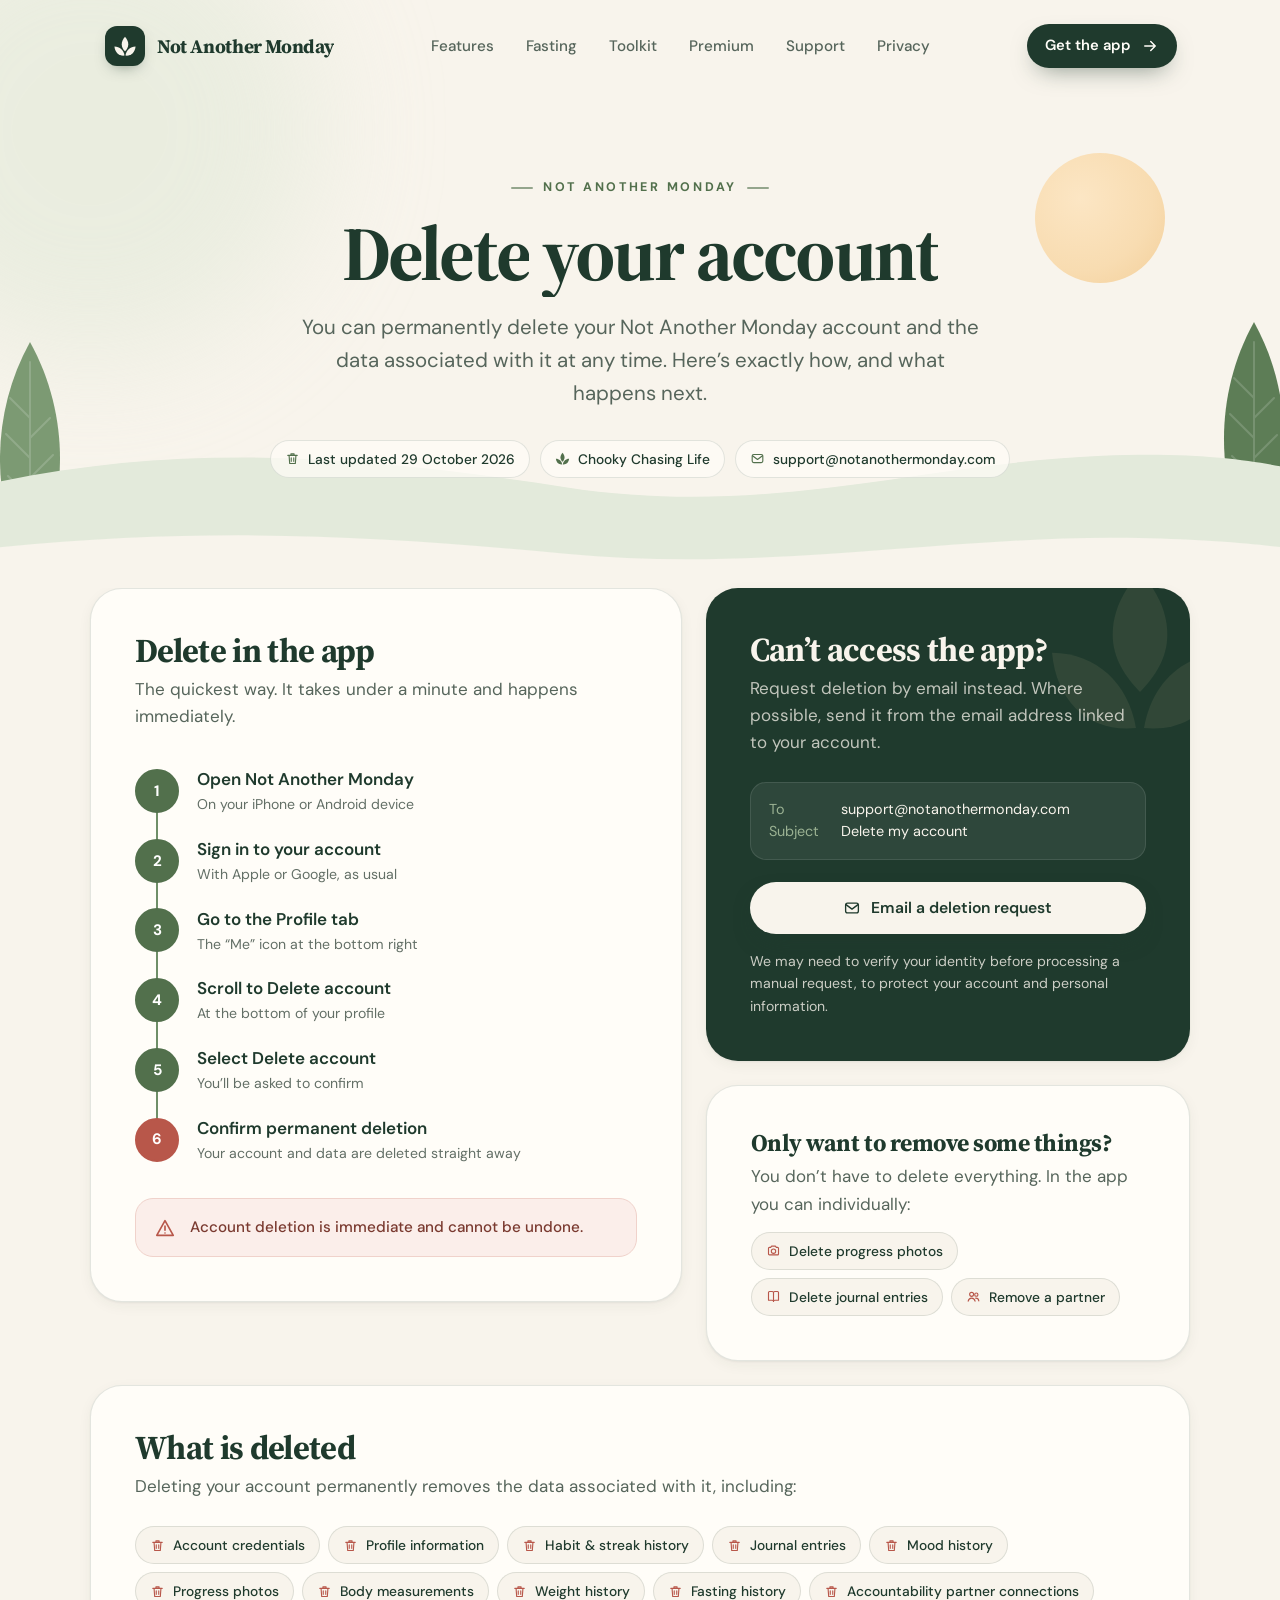
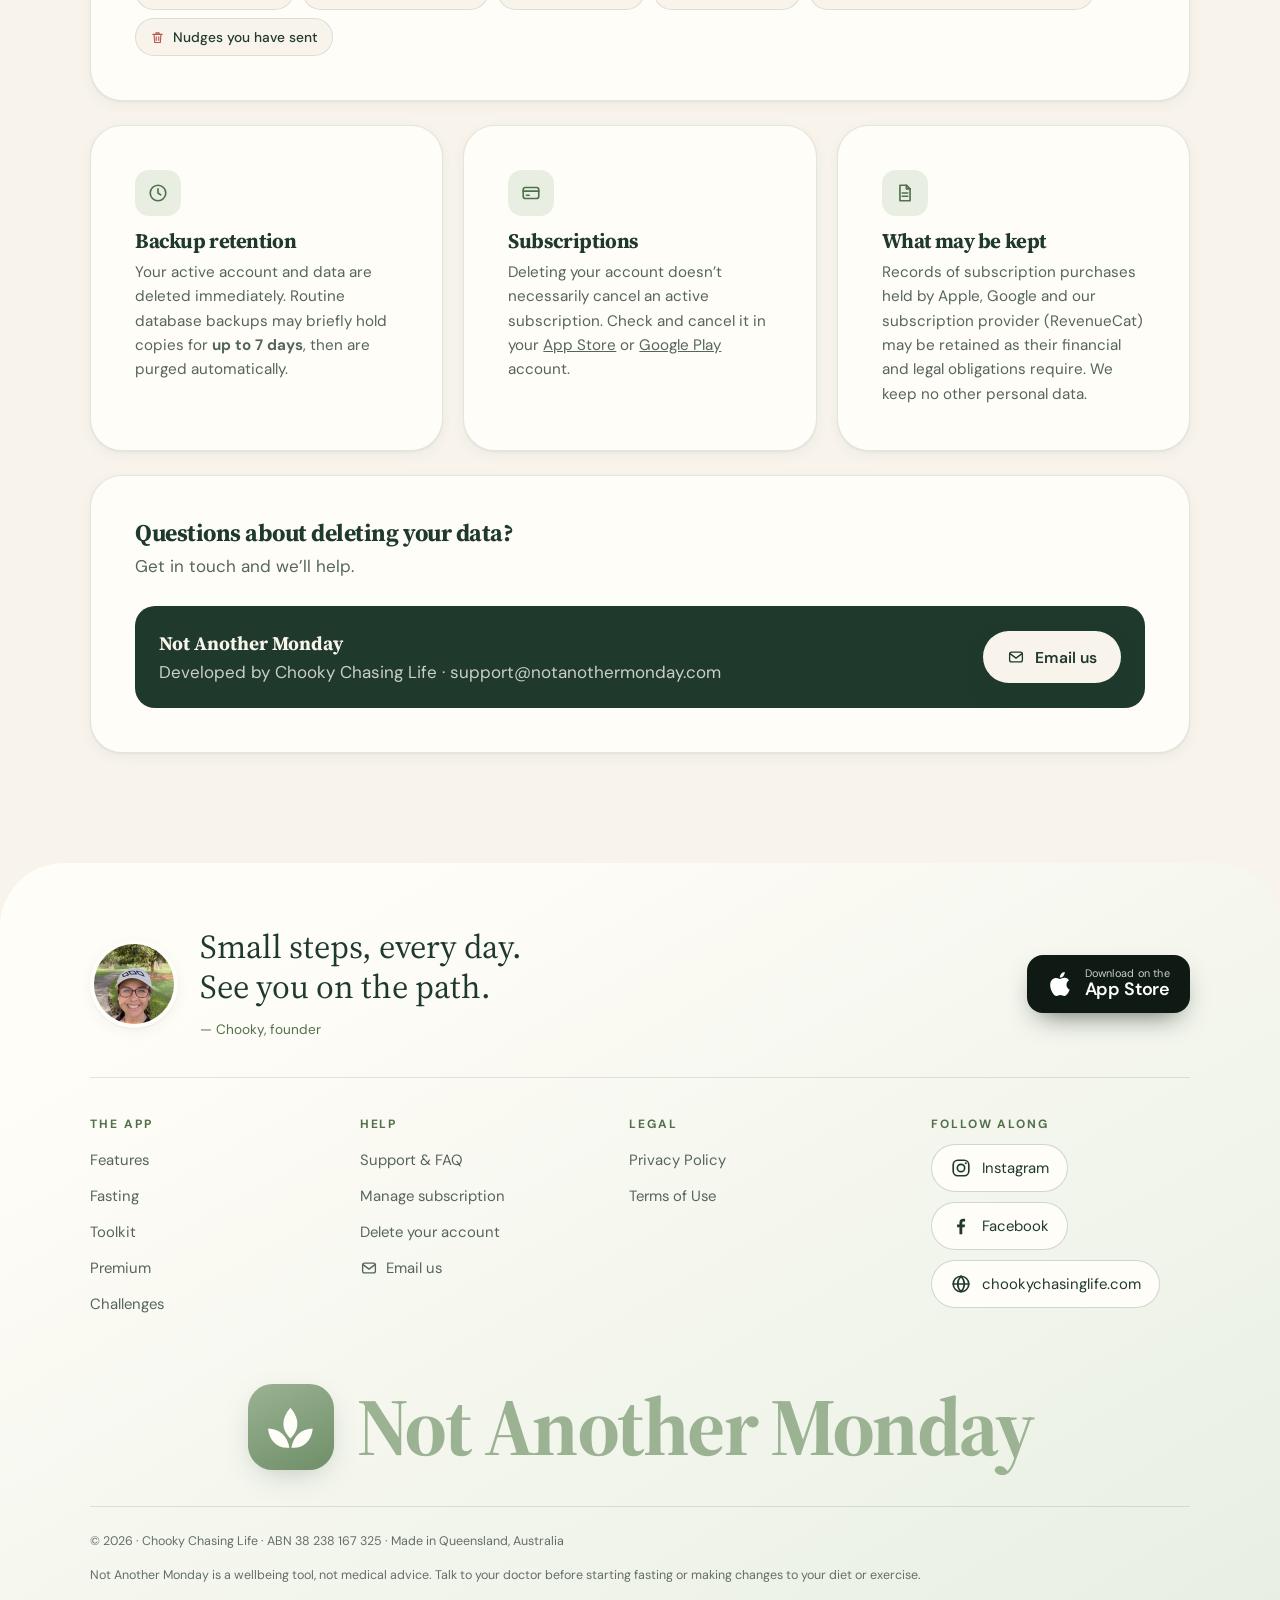
==== commit 596ad54c: "Footer Update" ====
--- a/delete-account/index.html
+++ b/delete-account/index.html
@@ -292,7 +292,7 @@
         </div>
       </div>
     </div>
-    <div class="footer-wordmark" aria-hidden="true"><span>Not Another Monday</span><svg><use href="#i-leaf"/></svg></div>
+    <div class="footer-wordmark" aria-hidden="true"><span class="footer-wordmark-mark"><svg><use href="#i-mark"/></svg></span><span>Not Another Monday</span></div>
     <div class="footer-bottom">
       <p>© <span data-year>2026</span> · Chooky Chasing Life · ABN 38 238 167 325 · Made in Queensland, Australia</p>
       <p>Not Another Monday is a wellbeing tool, not medical advice. Talk to your doctor before starting fasting or making changes to your diet or exercise.</p>
--- a/assets/css/style.css
+++ b/assets/css/style.css
@@ -1161,12 +1161,19 @@
 .footer-social span { white-space: nowrap; }
 @media (max-width: 360px) { .footer-social span { white-space: normal; overflow-wrap: anywhere; } }
 .footer-wordmark {
-  display: flex; align-items: flex-end; justify-content: center; gap: 0.06em;
-  margin: clamp(28px, 4vw, 48px) 0 0; padding-bottom: 0.2em; color: var(--sage-3); font-family: var(--serif);
-  font-size: clamp(1.9rem, 8.6vw, 8.1rem); line-height: 1; letter-spacing: -0.045em;
-  white-space: nowrap; user-select: none;
-}
-.footer-wordmark svg { width: 0.32em; height: 0.78em; flex: none; margin-bottom: 0.12em; transform: rotate(18deg); }
+  display: flex; align-items: center; justify-content: center; gap: 0.28em;
+  margin: clamp(32px, 5vw, 56px) 0 clamp(24px, 3vw, 36px); color: var(--sage-2);
+  font-family: var(--serif); font-weight: 700; font-size: clamp(1.7rem, 6.4vw, 6rem);
+  line-height: 1; letter-spacing: -0.03em; white-space: nowrap; user-select: none;
+}
+.footer-wordmark-mark {
+  display: grid; place-items: center; flex: none;
+  width: 1.05em; height: 1.05em; border-radius: 0.3em;
+  background: linear-gradient(155deg, var(--sage-2), var(--sage));
+  box-shadow: 0 0.12em 0.4em -0.15em rgba(31, 58, 45, 0.35);
+  color: var(--paper);
+}
+.footer-wordmark-mark svg { width: 0.62em; height: 0.62em; }
 .footer-bottom { display: grid; gap: 12px; padding-top: 24px; border-top: 1px solid var(--line); font-size: 0.78rem; line-height: 1.7; color: var(--ink-mute); }
 @media (max-width: 1100px) {
   .footer-main { grid-template-columns: minmax(0, 1fr); gap: 36px; }
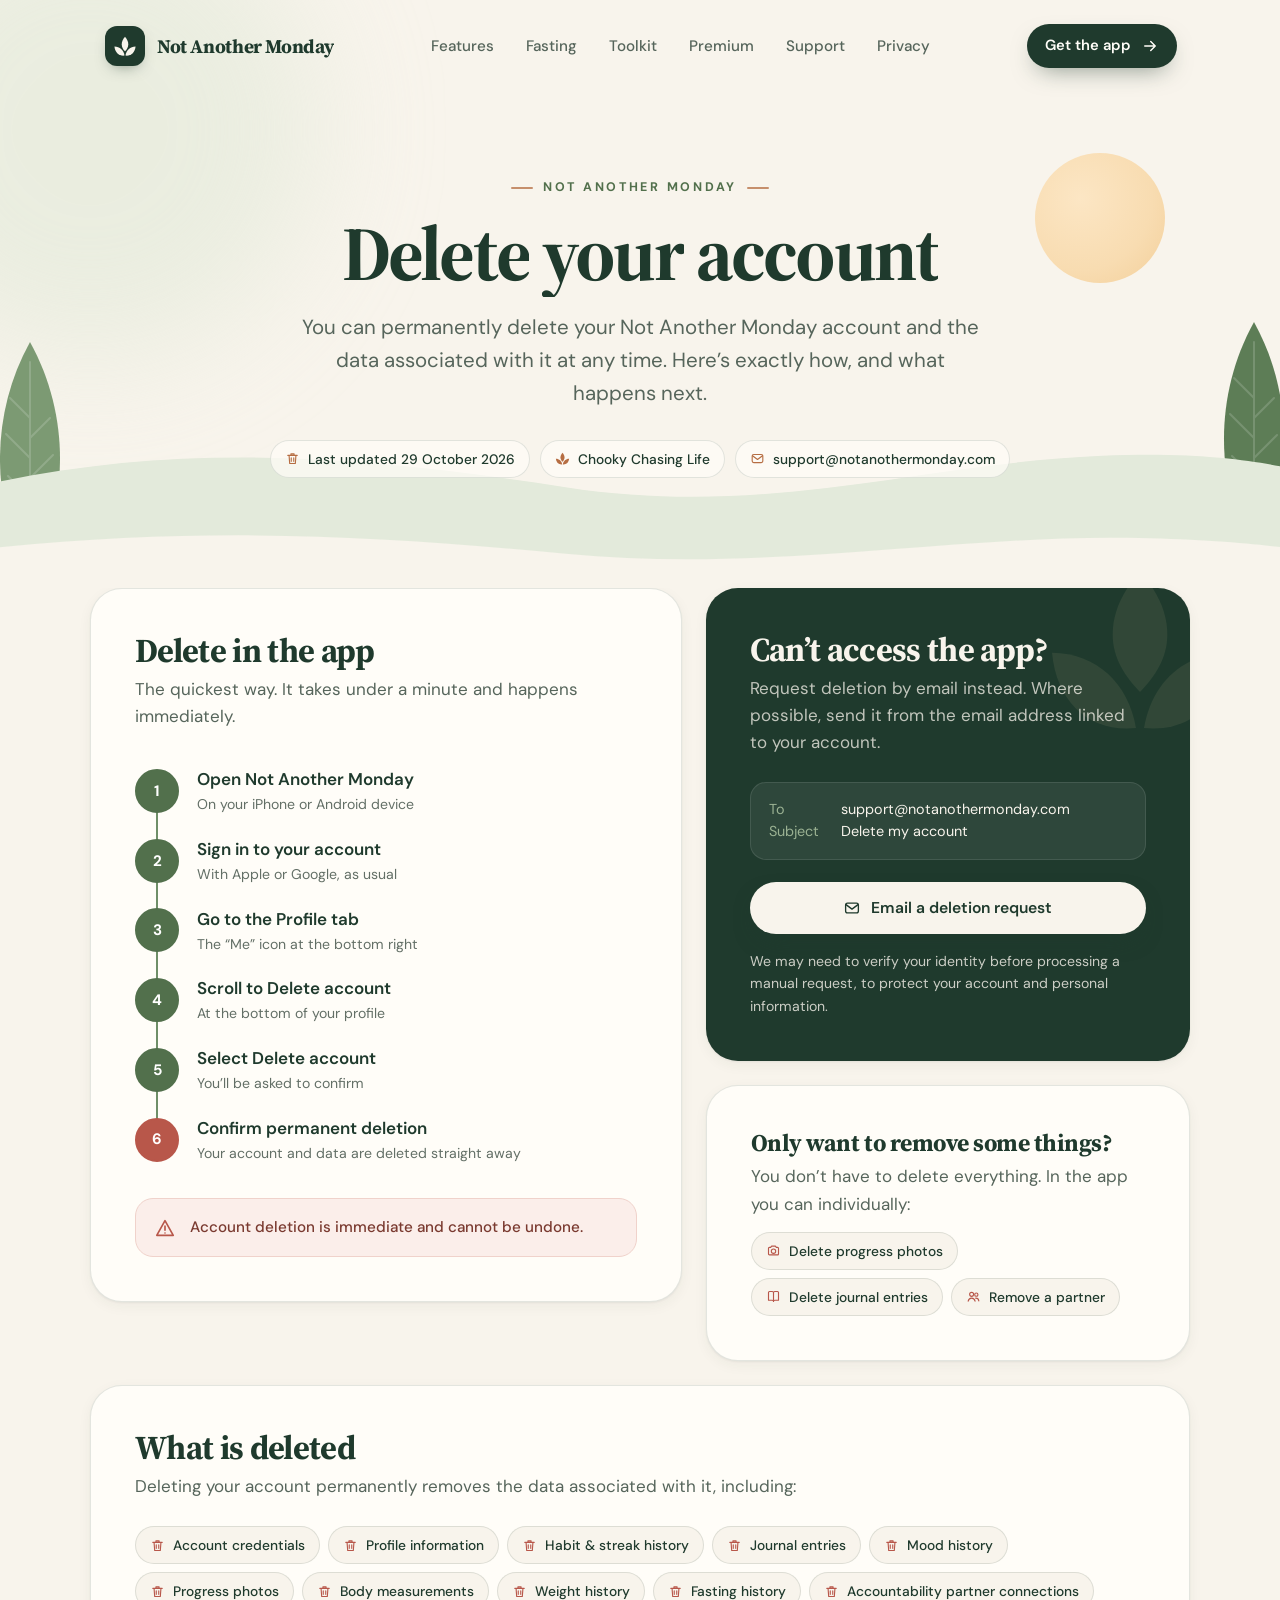
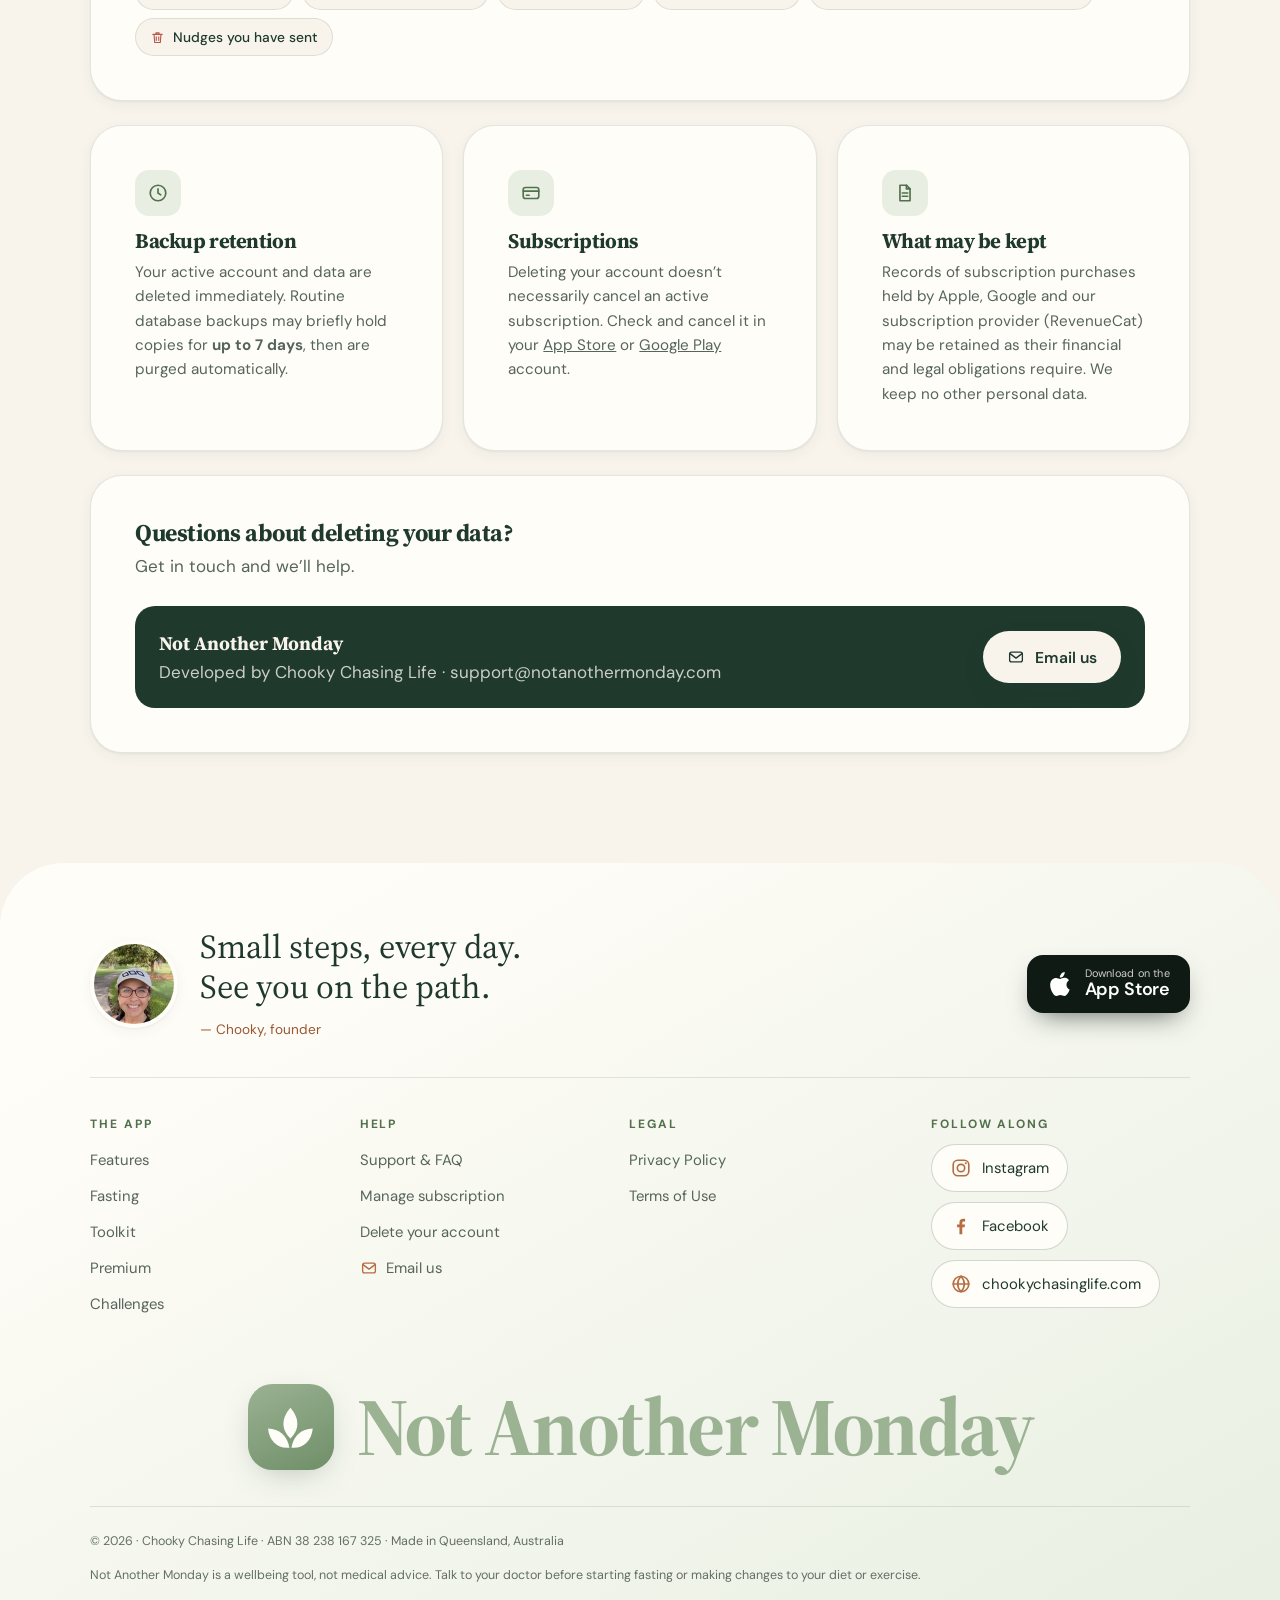
==== commit 08208d45: "Add terracotta accents to match the app Burnt orange (#B66D42) accents on streaks, toolkit, tiles, r" ====
--- a/delete-account/index.html
+++ b/delete-account/index.html
@@ -29,7 +29,7 @@
   <link rel="preconnect" href="https://fonts.googleapis.com">
   <link rel="preconnect" href="https://fonts.gstatic.com" crossorigin>
   <link href="https://fonts.googleapis.com/css2?family=DM+Sans:opsz,wght@9..40,400;9..40,500;9..40,600;9..40,700&family=Source+Serif+4:ital,opsz,wght@0,8..60,500;0,8..60,600;0,8..60,700;1,8..60,500&display=swap" rel="stylesheet">
-  <link rel="stylesheet" href="../assets/css/style.css?v=2026111402">
+  <link rel="stylesheet" href="../assets/css/style.css?v=2026111403">
   <script>document.documentElement.classList.add("js");setTimeout(function(){if(!window.__namReady){document.documentElement.classList.remove("js");}},2500);</script>
   <script src="../assets/js/main.js?v=2026102801" defer></script>
 </head>
--- a/assets/css/style.css
+++ b/assets/css/style.css
@@ -20,6 +20,11 @@
   --sage-4: #e8efe2;
   --sun: #f7dcb3;
   --amber: #e3993c;
+  /* Terracotta accent, matching the app (appTerracotta / appTerracottaSoft). */
+  --terracotta: #b66d42;
+  --terracotta-ink: #9a5632; /* for small text: 5.3:1 on cream (WCAG AA) */
+  --terracotta-soft: #f3e3d6;
+  --terracotta-line: rgba(182, 109, 66, 0.38);
   --line: rgba(31, 58, 45, 0.12);
   --line-strong: rgba(31, 58, 45, 0.2);
 
@@ -2431,3 +2436,46 @@
   .hero-meta .chip:not(.duo-badge) { display: none; }
   .hero-meta .duo-badge { white-space: normal; }
 }
+
+/* ==========================================================================
+   Terracotta accents — the app's warm second colour, used the same way:
+   streaks, icon tiles, thin frames and small labels. Green stays the lead.
+   ========================================================================== */
+.hero-pill b { background: var(--terracotta-ink); color: var(--paper); }
+.eyebrow::before, .eyebrow.center::after { background: var(--terracotta); opacity: 0.75; }
+.lockscreen .eyebrow::before, .lockscreen .eyebrow.center::after { background: var(--sun); }
+
+/* Streaks: the flame circle and the count, like the Home streak card */
+.float-card .ico.amber { background: var(--terracotta-soft); color: var(--terracotta); border-radius: 50%; }
+.habit[aria-pressed="true"] .streak { color: var(--terracotta-ink); }
+
+/* Section labels and chip icons */
+.story-step .num { color: var(--terracotta-ink); }
+.story-step .num::after { background: var(--terracotta-line); }
+.chip svg { color: var(--terracotta); }
+
+/* Toolkit: terracotta like the Workouts / Recipes / Personal bests tiles */
+.tk-tab:not([aria-selected="true"]) svg { color: var(--terracotta); }
+.tk-tab .tk-bar { background: #e2a27a; }
+.tk-panel .tick { background: var(--terracotta-soft); color: var(--terracotta-ink); }
+.tk-note svg { color: var(--terracotta); }
+
+/* "More inside" tiles: terracotta icon squares with a thin frame */
+.tile .ti { background: var(--terracotta-soft); color: var(--terracotta); box-shadow: inset 0 0 0 1px var(--terracotta-line); }
+.tile-badge:not(.soon) { background: var(--terracotta-ink); color: var(--paper); }
+.tile-feature { box-shadow: inset 0 0 0 1px var(--terracotta-line); }
+
+/* Challenges: earned rewards glow terracotta instead of amber */
+.reward.earned { background: linear-gradient(180deg, #fdf6ef, var(--terracotta-soft)); border-color: var(--terracotta-line); }
+.reward.earned .ri { background: #efd3bf; color: var(--terracotta); }
+.reward.earned .count { color: var(--terracotta-ink); }
+.reward.earned .bar i { background: linear-gradient(90deg, var(--terracotta), #dd9a70); }
+.founder-badge svg { color: var(--terracotta); }
+
+/* Footer */
+.footer-founder { color: var(--terracotta-ink); }
+.footer-column a:hover { text-decoration-color: var(--terracotta); }
+.footer-column svg, .footer-social svg { color: var(--terracotta); }
+.footer-social a:hover { background: var(--terracotta-soft); border-color: var(--terracotta-line); }
+
+.float-card .ring-ico { background: var(--terracotta-soft); border-radius: 50%; }
